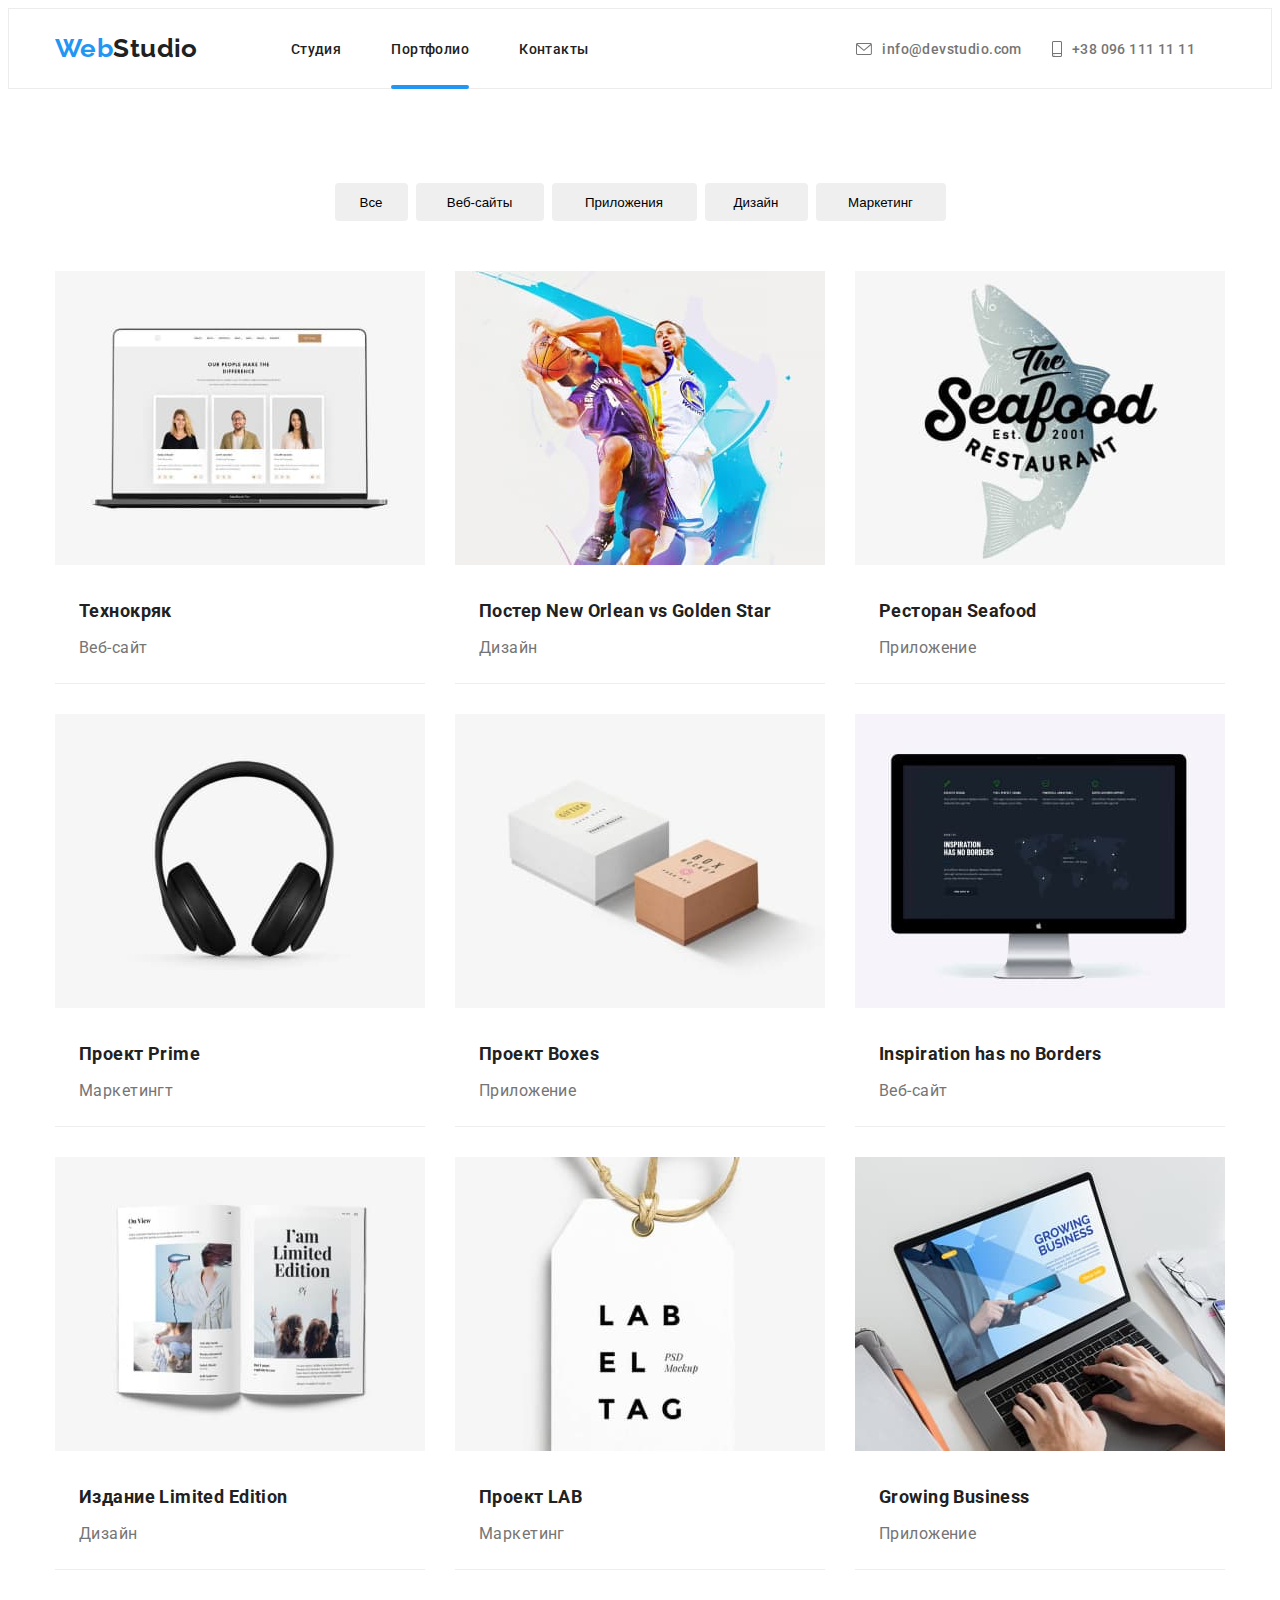
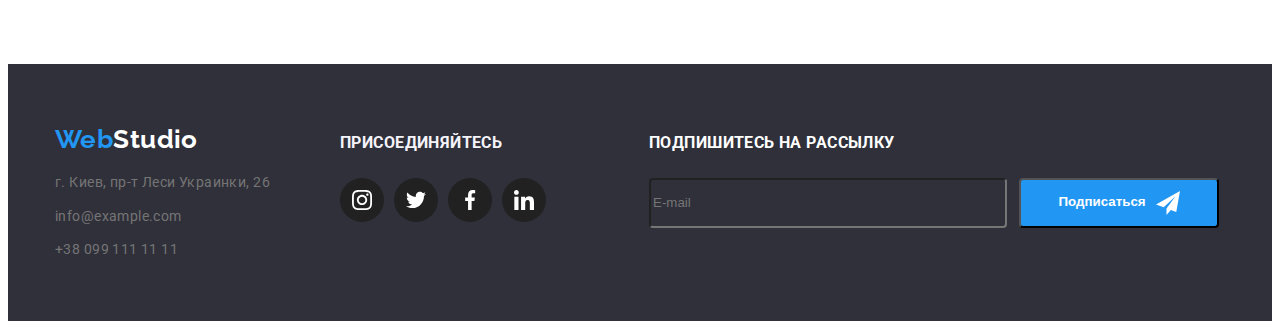
==== portfolio.html @ a5b1cd4e "Copy" ====
<!DOCTYPE html>
<html lang="ru">

<head>
    <meta charset="UTF-8">
    <meta http-equiv="X-UA-Compatible" content="IE=edge">
    <meta name="viewport" content="width=device-width, initial-scale=1.0">
    <title>portfolio</title>

    <link
        href="https://fonts.googleapis.com/css2?family=Raleway:wght@400;500;700&family=Roboto:wght@400;500;700&display=swap"
        rel="stylesheet">
    <link rel="stylesheet" href="https://cdnjs.cloudflare.com/ajax/libs/modern-normalize/1.1.0/modern-normalize.min.css"
        integrity="sha512-wpPYUAdjBVSE4KJnH1VR1HeZfpl1ub8YT/NKx4PuQ5NmX2tKuGu6U/JRp5y+Y8XG2tV+wKQpNHVUX03MfMFn9Q=="
        crossorigin="anonymous" referrerpolicy="no-referrer" />

    <link rel="stylesheet" href="css/style.css">
</head>

<body class="body">
    <!--Container-->

    <!--верхняя линия-->
    <header class="header">
        <div class="container header-container">

            <nav class="header-nav">
                <a href="index.html" class="web-studio-header" target="_blank">Web<span
                        class="heder-web">Studio</span></a>
                <ul class="drei-button">
                    <li class="drei-button-item"><a href="index.html" style="text-decoration: none;"><span
                                class="color-block-a">Студия</span></a></li>
                    <li class="drei-button-item"><a class="nav-link navigation-link" href="portfolio.html"
                            style="text-decoration: none;"><span class="color-block-a portfolio">Портфолио</span></a>
                    </li>
                    <li class="drei-button-item"><a href="Контакты" style="text-decoration: none;"><span
                                class="color-block-a">Контакты</span></a></li>
                </ul>
            </nav>

            <ul class="zwei-button">

                <li class="icon-header">
                    <a href="https://info@devstudio.com" class="icon-header-linc" style="text-decoration: none;"
                        target="_blank" rel="">
                        <svg class="icon-header-item" width="16" height="12">
                            <use href="./img/icons.svg#icon-envelope-hover"></use>
                        </svg>
                    </a>

                    <a href="https://info@devstudio.com" style="text-decoration: none;" target="_blank" rel=""><span
                            class="zwei-button-item icon-header-item color-block">info@devstudio.com</span>
                    </a>
                </li>



                <li class="icon-header">
                    <a href="tel:+380961111111" class="icon-header-linc">
                        <svg class="icon-header-item" width="10" height="16">
                            <use href="./img/icons.svg#icon-smartphone"></use>
                        </svg>
                    </a>

                    <a href="tel:+380961111111" style="text-decoration: none;"><span
                            class="zwei-button-item icon-header-item color-block">+38 096 111 11 11</span>
                    </a>
                </li>
            </ul>
        </div>

    </header>


    <main class="button-poster">
        <section class="section section-help button">
            <div class="container">
                <!--<h1>Portfolio</h1>-->
                <!--knopka-->

                <ul class="alle-button">
                    <li class="button-all"> <button class="button-a button-alle" type="button">Все</button></li>

                    <li class="button-all"><button class="button-b button-alle" type="button">Веб-сайты</button></li>

                    <li class="button-all"><button class="button-c button-alle" type="button">Приложения</button></li>

                    <li class="button-all"><button class="button-d button-alle" type="button">Дизайн</button></li>

                    <li class="button-all"><button class="button-e button-alle" type="button">Маркетинг</button></li>
                </ul>


                <ul class="poster">

                    <li class="poster-blank">
                        <div class="box-poster">
                            <div class="overlay ">
                                <p> Технокряк это современная площадка распространения коронавируса. Компании используют
                                    эту
                                    платформу для цифрового шпионажа и атак на защищённые сервера конкурентов.
                                </p>
                            </div>
                        </div>

                        <a href="poster-ale" class="poster-foto technokryak" target="_blank"><img
                                src="img/Technokryak.jpg" alt="Technokryak" width="370" height="294">

                            <div class="poster-container">
                                <h2 class="poster-name">Технокряк</h2>
                                <p class="poster-text">Веб-сайт</p>
                            </div>
                        </a>

                    </li>

                    <li class="poster-blank">
                        <div class="box-poster">
                            <div class="overlay"> Технокряк это современная площадка распространения коронавируса.
                                Компании используют эту
                                платформу для цифрового шпионажа и атак на защищённые сервера конкурентов.
                            </div>
                        </div>
                        <a href="poster-ale" class="poster-foto new-orleanvs" target="_blank"><img
                                src="img/NewOrleanvsGoldenStar.jpg" alt="New Orleanvs Golden Star" width="370"
                                height="294">

                            <div class="poster-container">
                                <h2 class="poster-name">Постер New Orlean vs Golden Star</h2>
                                <p class="poster-text">Дизайн</p>
                            </div>
                        </a>
                    </li>

                    <li class="poster-blank">
                        <div class="box-poster">
                            <div class="overlay "> Технокряк это современная площадка распространения коронавируса.
                                Компании используют эту
                                платформу для цифрового шпионажа и атак на защищённые сервера конкурентов.
                            </div>
                        </div>
                        <a href="poster-ale" class="poster-foto seafood" target="_blank"><img src="img/Seafood.jpg"
                                alt="Seafood" width="370" height="294">

                            <div class="poster-container">
                                <h2 class="poster-name">Ресторан Seafood</h2>
                                <p class="poster-text">Приложение</p>
                            </div>
                        </a>
                    </li>

                    <li class="poster-blank">
                        <div class="box-poster">
                            <div class="overlay "> Технокряк это современная площадка распространения коронавируса.
                                Компании используют эту
                                платформу для цифрового шпионажа и атак на защищённые сервера конкурентов.
                            </div>
                        </div>
                        <a href="prime" class="poster-foto prime" target="_blank"><img src="img/Prime.jpg" alt="Prime"
                                width="370" height="294">

                            <div class="poster-container">
                                <h2 class="poster-name">Проект Prime</h2>
                                <p class="poster-text">Маркетингт</p>
                            </div>
                        </a>
                    </li>

                    <li class="poster-blank">
                        <div class="box-poster">
                            <div class="overlay ">Технокряк это современная площадка распространения коронавируса.
                                Компании используют эту
                                платформу для цифрового шпионажа и атак на защищённые сервера конкурентов.
                            </div>
                        </div>
                        <a href="poster-ale" class="poster-foto boxes" target="_blank"><img src="img/Boxes.jpg"
                                alt="Boxes" width="370" height="294">

                            <div class="poster-container">
                                <h2 class="poster-name">Проект Boxes</h2>
                                <p class="poster-text">Приложение</p>
                            </div>
                        </a>
                    </li>

                    <li class="poster-blank">
                        <div class="box-poster">
                            <div class="overlay "> Технокряк это современная площадка распространения коронавируса.
                                Компании используют эту
                                платформу для цифрового шпионажа и атак на защищённые сервера конкурентов.
                            </div>
                        </div>
                        <a href="poster-ale" class="poster-foto borders" target="_blank"><img src="img/Borders.jpg"
                                alt="Borders" width="370" height="294">

                            <div class="poster-container">
                                <h2 class="poster-name">Inspiration has no Borders</h2>
                                <p class="poster-text">Веб-сайт</p>
                            </div>
                        </a>
                    </li>

                    <li class="poster-blank">
                        <div class="box-poster">
                            <div class="overlay "> Технокряк это современная площадка распространения коронавируса.
                                Компании используют эту
                                платформу для цифрового шпионажа и атак на защищённые сервера конкурентов.
                            </div>
                        </div>
                        <a href="poster-ale" class="poster-foto limited" target="_blank"><img
                                src="img/LimitedEdition.jpg" alt="Limited Edition" width="370" height="294">

                            <div class="poster-container">
                                <h2 class="poster-name">Издание Limited Edition</h2>
                                <p class="poster-text">Дизайн</p>
                            </div>
                        </a>
                    </li>

                    <li class="poster-blank">
                        <div class="box-poster">
                            <div class="overlay "> Технокряк это современная площадка распространения коронавируса.
                                Компании используют эту
                                платформу для цифрового шпионажа и атак на защищённые сервера конкурентов.
                            </div>
                        </div>
                        <a href="poster-ale" class="poster-foto lab" target="_blank"><img src="img/LAB.jpg" alt="LAB"
                                width="370" height="294">

                            <div class="poster-container">
                                <h2 class="poster-name">Проект LAB</h2>
                                <p class="poster-text">Маркетинг</p>
                            </div>
                        </a>
                    </li>

                    <li class="poster-blank">
                        <div class="box-poster">
                            <div class="overlay "> Технокряк это современная площадка распространения коронавируса.
                                Компании используют эту
                                платформу для цифрового шпионажа и атак на защищённые сервера конкурентов.
                            </div>
                        </div>
                        <a href="poster-ale" class="poster-foto business" target="_blank"><img src="img/Business.jpg"
                                alt="Business" width="370" height="294">

                            <div class="poster-container">
                                <h2 class="poster-name">Growing Business</h2>
                                <p class="poster-text">Приложение</p>
                            </div>
                        </a>
                    </li>
                </ul>
            </div>

        </section>

    </main>

    <!--подвал-->
    <footer class="footer">
        <div class="container footer-alle">
            <div>

                <a href="index.html" class="web-studio-footer" target="_blank">Web<span
                        class="footer-studio">Studio</span></a>
                <address>
                    <ul class="adress">
                        <li class="adress-item"><a href="г.-Киев,-пр-т-Леси-Украинки,-26" class="footer-a">г. Киев, пр-т
                                Леси Украинки, 26</a></li>
                        <li class="adress-item"><a href="httpsinfom" class="footer-a"
                                target="_blank">info@example.com</a></li>
                        <li class="adress-item"><a href="tel+38-099-111-11-11" class="footer-a">+38 099 111 11 11</a>
                        </li>
                    </ul>
                </address>
            </div>

            <div class="footer-social">

                <h3 class="foter-join">ПРИСОЕДИНЯЙТЕСЬ</h3>

                <ul class="list footer-social-list">

                    <li class="social-item footer-social-item">
                        <a href="" class="social-link footer-social-link">
                            <svg class="footer-social-icon" width="20" height="20">
                                <use href="./img/icons.svg#icon-instagram"></use>
                            </svg>
                        </a>

                    </li>
                    <li class="social-item footer-social-item">
                        <a href="" class="social-link footer-social-link">
                            <svg class="footer-social-icon" width="20" height="20">
                                <use href="./img/icons.svg#icon-twitter"></use>
                            </svg>
                        </a>

                    </li>
                    <li class="social-item footer-social-item">
                        <a href="" class="social-link footer-social-link">
                            <svg class="footer-social-icon" width="20" height="20">
                                <use href="./img/icons.svg#icon-facebook"></use>
                            </svg>
                        </a>

                    </li>
                    <li class="social-item footer-social-item">
                        <a href="" class="social-link footer-social-link">
                            <svg class="footer-social-icon" width="20" height="20">
                                <use href="./img/icons.svg#icon-linkedin"></use>
                            </svg>
                        </a>

                    </li>
                </ul>
            </div>
            <div class="footer-blank">
                <h3 class="footer-blank-name">
                    Подпишитесь на рассылку
                </h3>
                <form name="subscribe" autocomplete="on" novalidate>

                    <label class="label-footer">
                        <!--  Подпишитесь на рассылку -->

                        <input class="label-footer-text" type="email" name="email" placeholder="E-mail">

                    </label>

                    <button type="submit" class="button-label-footer">
                        Подписаться
                        <svg class="customers-icon-footer" width="24" height="24">
                            <use href="./img/modal.svg#icon"></use>
                        </svg>
                    </button>

                </form>

            </div>

        </div>


    </footer>

</body>


</html>
---- css/style.css ----
/**основные цвета**/
:root {
  --brand-color-title: #212121;
  --brand-color-text: #757575;
  --brand-color-substrate: #2f303a;
  --brand-color-basic: #2196f3;
  --brand-color-name: #ffffff;
  --brand-color-line: #ececec;
  --brand-color-back: #f5f4fa;
  --brand-color-backgraund: rgba(47, 48, 58, 0.4);
  --brand-color-nummer: rgba(245, 244, 250, 1);
  --brand-color-link: #afb1b8;
  --brand-color-recht: rgba(238, 238, 238, 1);
  --brand-color-schadow: #e5e5e5;
  --brand-color-imgbox: rgb(47, 48, 58, 0.8);
  --brand-color-backdrop-index: rgba(0, 0, 0, 0.2);
  --brand-color-basic-overlay: rgba(33, 150, 243, 0.9);
  --brand-color-label-form: rgba(33, 33, 33, 0.2);
}
/**изменения цвета кнопки**/
.header .color-block:hover,
.header .color-block:focus,
.header .color-block-a:hover,
.header .color-block-a:focus {
  /*  background-color: var(--brand-color-name); */
  color: var(--brand-color-basic);
  transition: color 250ms, cubic-bezier(0.4, 0, 0.2, 1),
    background-color 250ms cubic-bezier(0.4, 0, 0.2, 1);
  /*  transition-duration: cubic-bezier(0.4, 0, 0.2, 1); */
  transition-timing-function: cubic-bezier(0.4, 0, 0.2, 1);
  transition-duration: 250ms;
}
.button .button-alle:hover,
.button .button-alle:focus {
  background-color: var(--brand-color-basic);
  color: var(--brand-color-name);
  box-shadow: 0 2px 2px 0 var(--brand-color-link);
  transition-timing-function: cubic-bezier(0.4, 0, 0.2, 1);
  transition-duration: 250ms;
}
.adress .footer-a:hover,
.adress .footer-a:focus {
  color: var(--brand-color-name);
  transition-timing-function: cubic-bezier(0.4, 0, 0.2, 1);
  transition-duration: 250ms;
}
.poster .poster-blank:hover,
.poster .poster-blank:focus {
  /**display: flex;**/
  box-shadow: 0px 1px 1px rgba(0, 0, 0, 0.12), 0px 4px 4px rgba(0, 0, 0, 0.06),
    1px 4px 6px rgba(0, 0, 0, 0.16);
  transition-timing-function: cubic-bezier(0.4, 0, 0.2, 1);
  transition-duration: 250ms;
}

* {
  box-sizing: border-box;
}
p,
h1,
h2,
h3,
h4,
h5,
h6 {
  margin: 0;
}
ul {
  margin: 0;
  padding: 0;
  list-style: none;
}
button {
  cursor: pointer;
}
body {
  font-family: Roboto;
  color: var(--brand-color-title);
  font-size: 14px;
  line-height: 1.72;
  background-color: var(--brand-color-name);
  letter-spacing: 0.03em;
}

.section {
  padding-top: 94px;
  padding-bottom: 94px;
}

.section-help {
  padding-bottom: 0px;
}

.container {
  width: 1200px;
  padding-left: 15px;
  padding-right: 15px;
  margin-left: auto;
  margin-right: auto;
}
/**верхняя линия**/
.header {
  border: 1px solid var(--brand-color-line);
}
.header-container {
  margin: 0 auto;
  display: flex;
  align-items: center;
}
.web-studio-header {
  padding-top: 24px;
  padding-bottom: 25px;
  font-family: Raleway;
  font-size: 26px;
  line-height: 1.17;
  color: var(--brand-color-basic);
  font-weight: 700;
  text-decoration: none;
}
.web-studio-footer {
  font-family: Raleway;
  font-size: 26px;
  line-height: 1.17;
  color: var(--brand-color-basic);
  font-weight: 700;
  text-decoration: none;
}

.heder-web {
  color: var(--brand-color-title);
}
.footer-studio {
  color: var(--brand-color-name);
}
.color-block-a {
  color: var(--brand-color-title);
}
.color-block {
  color: var(--brand-color-text);
}

.header-nav {
  display: flex;
  align-items: center;
}
.drei-button {
  display: flex;
  margin-left: 93px;
}

.drei-button-item {
  font-weight: 500;
  line-height: 1.17;
  color: var(--brand-color-title);
  margin-right: 50px;
  padding-top: 10px;
  padding-bottom: 10px;
}

.zwei-button {
  display: flex;
  margin-left: auto;
  align-items: center;
}
.zwei-button-item {
  font-weight: 500;
  line-height: 1.17;
  color: var(--brand-color-text);
}
.zwei-button-item:not(:last-child) {
  margin-right: 50px;
}
.nav-link::after {
  content: "";
  opacity: 1;
  position: absolute;
  display: block;
  bottom: -32.5px;
  width: 100%;
  height: 4px;
  border-radius: 4px;
  background-color: var(--brand-color-basic);
}
.navigation-link {
  position: relative;
}

/**.icon-header-linc:hover,
.icon-header-linc:focus {
  background-color: var(--brand-color-name);
  fill: var(--brand-color-basic);
  transition-duration: cubic-bezier(0.4, 0, 0.2, 1);
}**/

.icon-header .icon-header-item:hover,
.icon-header .icon-header-item:focus {
  background-color: var(--brand-color-name);
  fill: var(--brand-color-basic);
  transition-timing-function: cubic-bezier(0.4, 0, 0.2, 1);
  transition-duration: 250ms;
}
.icon-header:hover .icon-header-item,
.icon-header:focus .icon-header-item {
  color: var(--brand-color-basic);
  transition-timing-function: cubic-bezier(0.4, 0, 0.2, 1);
  transition-duration: 250ms;
}

.icon-header:hover,
.icon-header:focus {
  fill: var(--brand-color-basic);
  transition-timing-function: cubic-bezier(0.4, 0, 0.2, 1);
  transition-duration: 250ms;
}
.icon-header:hover .icon-header-item,
.icon-header:focus .icon-header-item {
  fill: var(--brand-color-basic);
  transition-timing-function: cubic-bezier(0.4, 0, 0.2, 1);
  transition-duration: 250ms;
}
.zwei-button .icon-header:hover,
.zwei-button .icon-header:focus {
  border: var(--brand-color-basic);
  transition-timing-function: cubic-bezier(0.4, 0, 0.2, 1);
  transition-duration: 250ms;
}

.icon-header {
  display: flex;
  align-items: center;
  margin-right: 30px;
}

.icon-header-linc {
  margin-right: 10px;
}

.icon-header-item {
  display: flex;
  align-self: center;
  fill: var(--brand-color-text);
}

.button-label {
  width: 200px;
  height: 50px;
  border-radius: 4px;
  position: absolute;
  margin-left: 164px;
  border-color: var(--brand-color-basic);
  background-color: var(--brand-color-basic);
  color: var(--brand-color-name);
}

/**index**/
/**шапка**/
.hero {
  max-width: 1600px;
  height: 600px;
  background-color: rgba(196, 196, 196, 0.1);
  background-image: linear-gradient(
      to right,
      rgba(47, 48, 58, 0.4),
      rgba(47, 48, 58, 0.4)
    ),
    url(../img/hero-foto.jpg);
  background-repeat: no-repeat;
  background-size: cover;
  background-position: center;
  padding-top: 200px;
  padding-bottom: 200px;
  text-align: center;
  margin-left: auto;
  margin-right: auto;
}

.effective {
  font-size: 44px;
  line-height: 1.36;
  color: var(--brand-color-name);
  font-weight: 900;
  margin-bottom: 30px;
  /**padding-left: 400px;**/
}
.to-order {
  background-color: var(--brand-color-basic);
  font-size: 16px;
  line-height: 1.82;
  color: var(--brand-color-name);
  font-weight: 700;
  cursor: pointer;
  border-radius: 4px;
  width: 200px;
  height: 50px;
}

.backdrop {
  transition: opacity 250ms cubic-bezier(0.4, 0, 0.2, 1);
  position: fixed;
  top: 0;
  left: 0;
  width: 100%;
  height: 100%;
  background-color: var(--brand-color-backdrop-index);
  opacity: 1;
}
.modal {
  position: absolute;
  top: 50%;
  left: 50%;
  height: 581px;
  width: 528px;
  margin: 0;
  background-color: var(--brand-color-back);
  opacity: 1;
  border-radius: 4px;
  transform: translate(-50%, -50%) scale(1);
  transition: transform 250ms cubic-bezier(0.4, 0, 0.2, 1);
}
.backdrop.is-hidden {
  width: 100%;
  height: 100%;
  background-color: var(--brand-color-title);
  opacity: 1;
  visibility: hidden;
  pointer-events: none;

  /*transition-duration: 250ms;*/
  transition-duration: cubic-bezier(0.4, 0, 0.2, 1);
  /*transition: opacity 250ms cubic-bezier(0.4, 0, 0.2, 1);*/
}

.backdrop.is-hidden .modal {
  transform: translate(-50%, -50%) scale(0.5);
}
.backdrop.is-hidden {
  opacity: 0;
  pointer-events: none;
}

/* .backdrop.is-hidden:hover,
.backdrop.is-hidden:focus {
  transition-timing-function: cubic-bezier(0.4, 0, 0.2, 1);
  transition-duration: 250ms;
} */
.data-modal-close {
  display: flex;
  align-items: center;
  justify-content: center;
  width: 30px;
  height: 30px;
  position: absolute;
  top: 8px;
  right: 8px;
  border-radius: 50%;
  border: 1px solid var(--brand-color-link);
}
.close {
  display: flex;
}
.close-mod {
}
.close-modal {
  width: 30px;
  height: 30px;
  top: 9px;
  right: 10px;
}
.data-modal-close:hover .close-modal,
.data-modal-close:focus .close-modal {
  fill: var(--brand-color-basic);
}
.modal-text {
  font-size: 20px;
  line-height: 1.7;
  font-style: normal;
  font-weight: bold;
  text-align: center;
  margin-top: 40px;
}
.textarea {
  resize: none;
}
.label-form {
  display: flex;
  flex-direction: column;
  margin-left: 40px;
  margin-right: 40px;
}

.label-form-formul {
  display: flex;
  align-items: center;
  /*  width: 400px;
  height: 24px; */
  margin-bottom: 10px;
  margin-left: 40px;
}

.label .customers-icon:hover,
.label .customers-icon:focus {
  box-shadow: var(--brand-color-basic);
}
.button-modal {
  display: flex;
}
.conditions {
  color: var(--brand-color-basic);
  padding-right: 10px;
}

.label-form-position {
  border: 1px solid var(--brand-color-label-form);
  border-radius: 1px solid var(--brand-color-basic);
  /* box-sizing: border-box; */
  border-radius: 4px;
  padding-left: 42px;
  width: 448px;
  height: 40px;
}

.icon-modal-button:focus-within .customers-icon-modal {
  fill: var(--brand-color-basic);
}

.label-form-position:focus-within {
  border: 1px solid var(--brand-color-basic);
  border-radius: 4px;
  outline: none;
}

.label-form-text {
  color: var(--brand-color-text);
  padding-top: 12px;
  padding-left: 16px;
  padding-bottom: 12px;
  padding-right: 16px;
  width: 448px;
  height: 120px;
  margin-top: 12px;
  border: 1px solid rgba(33, 33, 33, 0.2);
  box-sizing: border-box;
  border-radius: 4px;
}

.label-form-text:focus-within {
  border: 1px solid var(--brand-color-basic);
  border-radius: 4px;
  outline: none;
}

.icon-modal-button {
  position: relative;
  display: flex;
  flex-direction: column;
  margin-bottom: 10px;
}
.customers-icon-modal {
  width: 40px;
  position: absolute;
  top: 50%;
  transform: translateY(-50%);
  pointer-events: none;
  transition: fill 250ms cubic-bezier(0.4, 0, 0.2, 1);
}

.label-checkbox {
  margin-left: 7px;
}

/**особенности**/
.peculiaritiese {
  /**padding-left: 215px;**/
  display: flex;
  align-items: stretch;
  padding-top: 0px;
}
.block:not(:last-child) {
  margin-right: 30px;
}
.block-name {
  width: 270px;
  height: 16px;
  font-weight: 700;
  margin-bottom: 10px;
}
.block-text {
  width: 270px;
  height: 75px;
  font-weight: 400;
  color: var(--brand-color-text);
}
/**Чем мы занимаемся**/
.how-a {
  font-size: 36px;
  line-height: 1.17;
  font-weight: 700;
  text-align: center;
  margin-bottom: 50px;
}
.imgbox-a:not(:last-child) {
  padding-right: 30px;
}
.imgbox {
  /**padding: 15px;**/
  display: flex;
  justify-content: space-between;
}
.box-imgbox {
  position: relative;
  bottom: 75px;
  width: 100%;
  background-color: var(--brand-color-imgbox);
  text-align: center;
}

.overlay-a {
  color: var(--brand-color-name);
  margin: 0;
  padding-top: 27px;
  padding-bottom: 27px;
  font-weight: 700;
  font-size: 14px;
  line-height: 1.15;
  text-transform: uppercase;
}

/**Наша команда**/
.ourteam {
  background: var(--brand-color-back);
}
.our {
  font-size: 36px;
  line-height: 1.17;
  color: var(--brand-color-title);
  text-align: center;
  font-weight: 700;
  margin-bottom: 50px;
}
.fotogrupp {
  display: flex;
  justify-content: space-between;
  width: calc(100% - 30px);
}
.foto-a {
  box-shadow: 0px 1px 3px rgb(0 0 0 / 12%), 0px 1px 1px rgb(0 0 0 / 14%),
    0px 2px 1px rgb(0 0 0 / 20%);
  border-bottom-right-radius: 2px;
  border-bottom-left-radius: 2px;
  background-color: var(--brand-color-name);
}
.foto-a:not(:last-child) {
  margin-right: 30px;
}

.name-img {
  font-size: 16px;
  line-height: 1.2;
  color: var(--brand-color-title);
  font-weight: 500;
}
.name-specialitat {
  font-size: 16px;
  color: var(--brand-color-text);
  font-weight: 400;
  margin-top: 10px;
  margin-bottom: 16px;
}

.name-i-s {
  padding-top: 30px;
  padding-bottom: 30px;
  text-align: center;
}

/**portfolio**/
/**button**/
.button-poster {
  display: block;
  padding-bottom: 94px;
}
.button {
  font-size: 16px;
  line-height: 1.6;
  color: var(--brand-color-title);
  font-weight: 500;
}
.button-all {
  text-align: center;
}
.alle-button {
  display: flex;
  flex-direction: row;
  justify-content: center;
  margin-bottom: 50px;
}
.button-alle {
  border: none;
  cursor: pointer;
  border-radius: 4px;
}
.button-all:not(:last-child) {
  margin-right: 8px;
}

.button-a {
  height: 38px;
  width: 73px;
}
.button-b {
  height: 38px;
  width: 128px;
}
.button-c {
  height: 38px;
  width: 145px;
}
.button-d {
  height: 38px;
  width: 103px;
}
.button-e {
  height: 38px;
  width: 130px;
}
.poster {
  display: flex;
  flex-wrap: wrap;
}
.poster-container {
  padding-top: 20px;
  padding-bottom: 20px;
  padding-left: 24px;
}

.poster-blank {
  display: flex;
  border-bottom: 1px solid var(--brand-color-recht);
}
.poster-blank:not(:nth-child(3n)) {
  margin-right: 30px;
}
.poster-blank:not(:nth-last-child(-n + 3)) {
  margin-bottom: 30px;
}
.poster-foto {
  text-decoration: none;
}
.poster-name {
  font-size: 18px;
  line-height: 2;
  color: var(--brand-color-title);
  font-weight: 700;
  margin-bottom: 4px;
  /**cursor: pointer;**/
}
.poster-text {
  font-size: 16px;
  line-height: 1.9;
  color: var(--brand-color-text);
  font-weight: 400;
}

.box-poster {
  position: absolute;
  overflow: hidden;
  width: 370px;
  height: 294px;
  /* left: 239px;
  top: 325px; */
}

.poster-blank:hover .overlay,
.poster-blank:focus .overlay {
  transform: translatex(0);
  transition-timing-function: cubic-bezier(0.4, 0, 0.2, 1);
  transition-duration: 250ms;
}
.overlay {
  padding-top: 63px;
  padding-left: 24px;
  padding-right: 24px;
  width: 370px;
  height: 294px;
  color: var(--brand-color-name);
  font-style: normal;
  font-weight: normal;
  font-size: 18px;
  height: 1.55;
  background-color: var(--brand-color-basic-overlay);
  transform: translatey(100%);
  transition: transform 250ms;
  /*   transition-duration: cubic-bezier(0.4, 0, 0.2, 1); */
}

/* .overlay:hover {
  transition-duration: cubic-bezier(0.4, 0, 0.2, 1);
} */

/**подвал**/
.footer {
  background-color: var(--brand-color-substrate);
  font-weight: 400;
  /**width: 1600px;**/
  padding-top: 60px;
  padding-bottom: 60px;
  display: flex;
}
.adress-adress {
  color: var(--brand-color-name);
}
.adress {
  color: var(--brand-color-name);
  display: flex;
  flex-direction: column;
  padding-top: 15px;
}
.adress-item:not(:last-child) {
  margin-bottom: 9px;
}
.footer-a {
  font-style: normal;
  font-weight: 400;
  color: var(--brand-color-text);
  text-decoration: none;
}

.button-label-footer {
  background-color: var(--brand-color-basic);
}

/**social**/
.social-link:hover,
.social-link:focus {
  background-color: var(--brand-color-basic);
  transition-timing-function: cubic-bezier(0.4, 0, 0.2, 1);
  transition-duration: 250ms;
}
.social-link:hover .social-icon,
.social-link:focus .social-icon {
  fill: var(--brand-color-back);
  transition-timing-function: cubic-bezier(0.4, 0, 0.2, 1);
  transition-duration: 250ms;
}

.list {
  display: flex;
  justify-content: center;
}

.social-item {
  width: 44px;
  height: 44px;
  fill: var(--brand-color-back);
}
.social-item:not(last-child) {
  margin-right: 10px;
}
.social-icon {
  fill: var(--brand-color-link);
}
.social-link {
  width: 100%;
  height: 100%;
  border-radius: 50%;
  display: flex;
  align-items: center;
  justify-content: center;
  /**background-color: var(--brand-color-back);**/
}

/**foter social**/
.footer-alle {
  display: flex;
  align-items: baseline;
}

.footer-social {
  color: var(--brand-color-back);
  display: block;
}

.footer-social-icon {
  fill: var(--brand-color-name);
}

.footer-join {
  margin-bottom: 20px;
  padding-top: 0px;
}

.footer-social {
  margin-left: 70px;
}
.footer-social-name {
  /**display: flex;**/
}

.footer-social-list {
  display: flex;
  align-items: center;
  justify-content: center;
  margin-top: 20px;
}

.footer-social-icon:hover,
.footer-social-icon:focus {
  fill: var(--brand-color-name);
  transition-timing-function: cubic-bezier(0.4, 0, 0.2, 1);
  transition-duration: 250ms;
}
.footer-social-link {
  background-color: var(--brand-color-title);
  transition-timing-function: cubic-bezier(0.4, 0, 0.2, 1);
  transition-duration: 250ms;
}

.footer-blank {
  margin-left: 93px;
}
.footer-blank-name {
  color: var(--brand-color-name);
  text-transform: uppercase;
  margin-bottom: 20px;
}
/* .label-footer {
  box-shadow: var(--brand-color-link);

} */
.label-footer-text {
  color: var(--brand-color-name);
  background: var(--brand-color-substrate);

  border-radius: 4px;
  width: 358px;
  height: 50px;
  margin-right: 12px;
}

.label-footer-text:focus-within {
  border: 1px solid var(--brand-color-basic);
  border-radius: 4px;
  outline: none;
}

.subscribe .label-footer-text:hover,
.subscribe .label-footer-text:focus {
  border-radius: var(--brand-color-basic);
}

.customers-icon-footer {
  fill: var(--brand-color-name);
  margin-left: 10px;
}
.button-label-footer {
  position: absolute;
  color: var(--brand-color-name);
  width: 200px;
  height: 50px;
  border-radius: 4px;
  font-weight: bold;
  font-style: 16px;
  line-height: 1.87;
  cursor: pointer;
  display: inline-flex;
  justify-content: center;
  align-items: center;
  text-align: center;

  background-color: var(--brand-color-basic);
}

/**customers**/
.regular-customers {
  font-size: 36px;
  line-height: 1.17;
  color: var(--brand-color-title);
  text-align: center;
  font-weight: 700;
  margin-bottom: 50px;
}
.customers-social {
  display: flex;
  justify-content: center;
}
.customers-link {
  display: flex;
  align-items: center;
  justify-content: center;
  width: 168px;
  height: 90px;
}

.customers-item {
  /**width: 170px;
  height: 92px;**/
  border: 1px solid var(--brand-color-link);
  border-radius: 4px;
}
.customers-item:not(:last-child) {
  margin-right: 30px;
}
.customers-icon {
  fill: var(--brand-color-link);
  /**margin-top: 16px;**/
}
.customers-item:hover,
.customers-item:focus {
  fill: var(--brand-color-basic);
  transition-timing-function: cubic-bezier(0.4, 0, 0.2, 1);
  transition-duration: 250ms;
}
.customers-item:hover .customers-icon,
.customers-item:focus .customers-icon {
  fill: var(--brand-color-basic);
  transition-timing-function: cubic-bezier(0.4, 0, 0.2, 1);
  transition-duration: 250ms;
}
.customers-social .customers-item:hover,
.customers-social .customers-item:focus {
  /**display: flex;**/
  border: 1px solid var(--brand-color-basic);
  transition-timing-function: cubic-bezier(0.4, 0, 0.2, 1);
  transition-duration: 250ms;
}

.icon-item {
  display: flex;
  justify-content: center;
}
.peculiaritiese-item {
  background-color: var(--brand-color-back);
  width: 270px;
  height: 120px;
  display: flex;
  align-items: center;
  justify-content: center;
  margin-bottom: 30px;
}
.peculiaritiese-item:not(:last-child) {
  margin-right: 30px;
}
.peculiaritiese-link {
  display: flex;
  align-items: center;
  justify-content: center;
}
.peculiaritiese-icon {
}

/* {
  transition-duration: cubic-bezier(0.4, 0, 0.2, 1);
}
 */
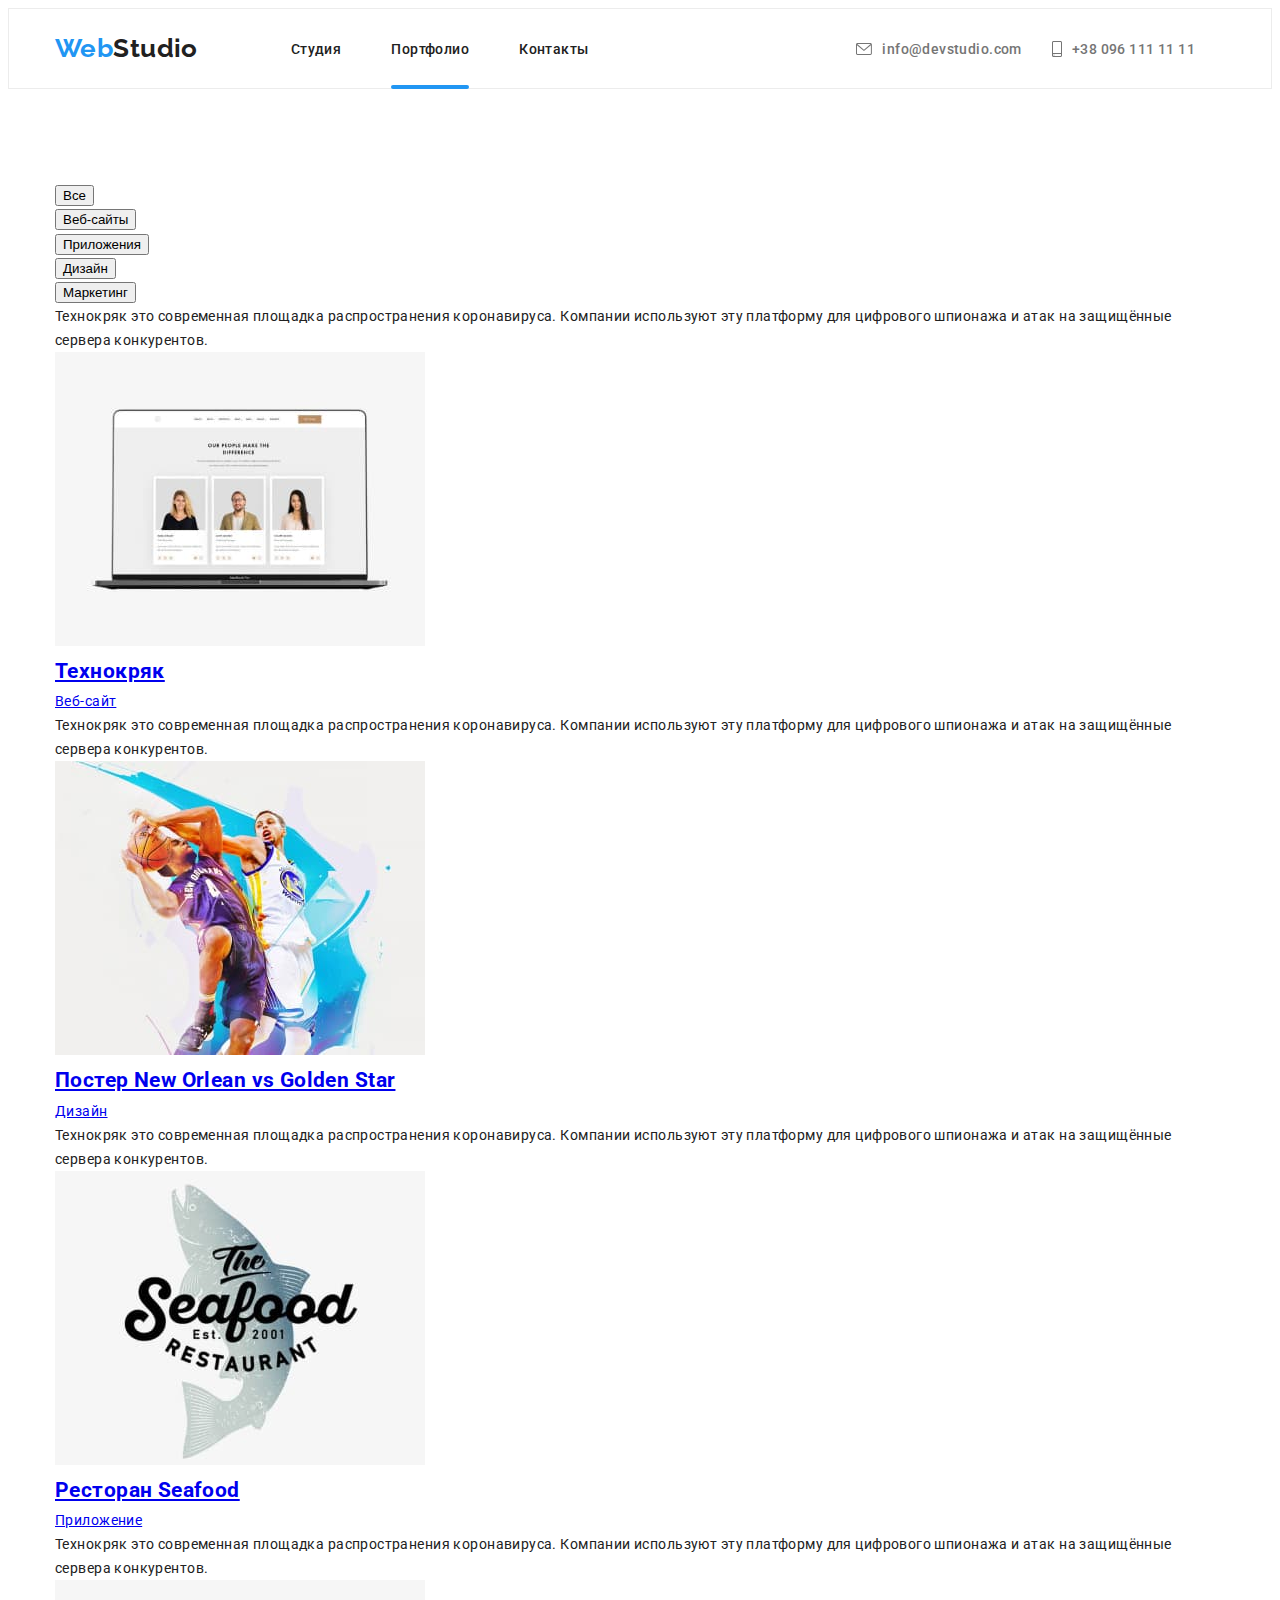
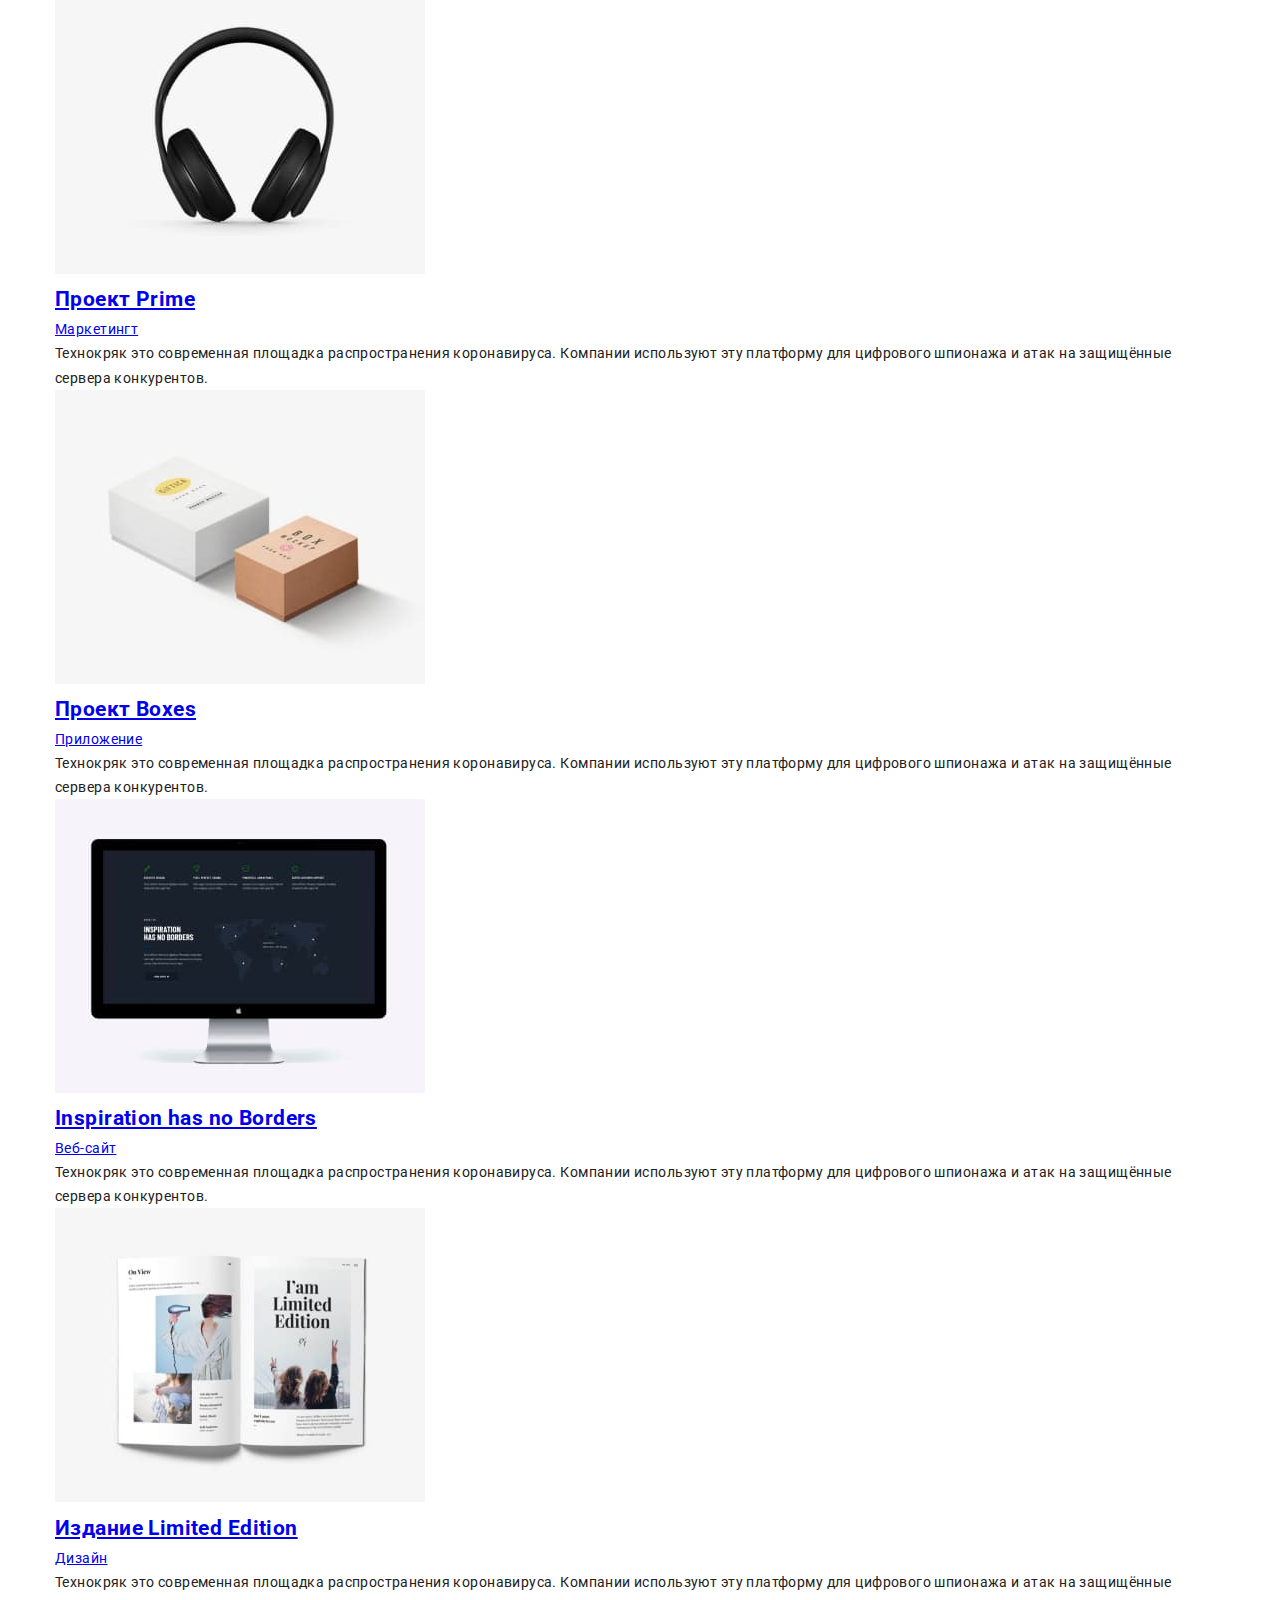
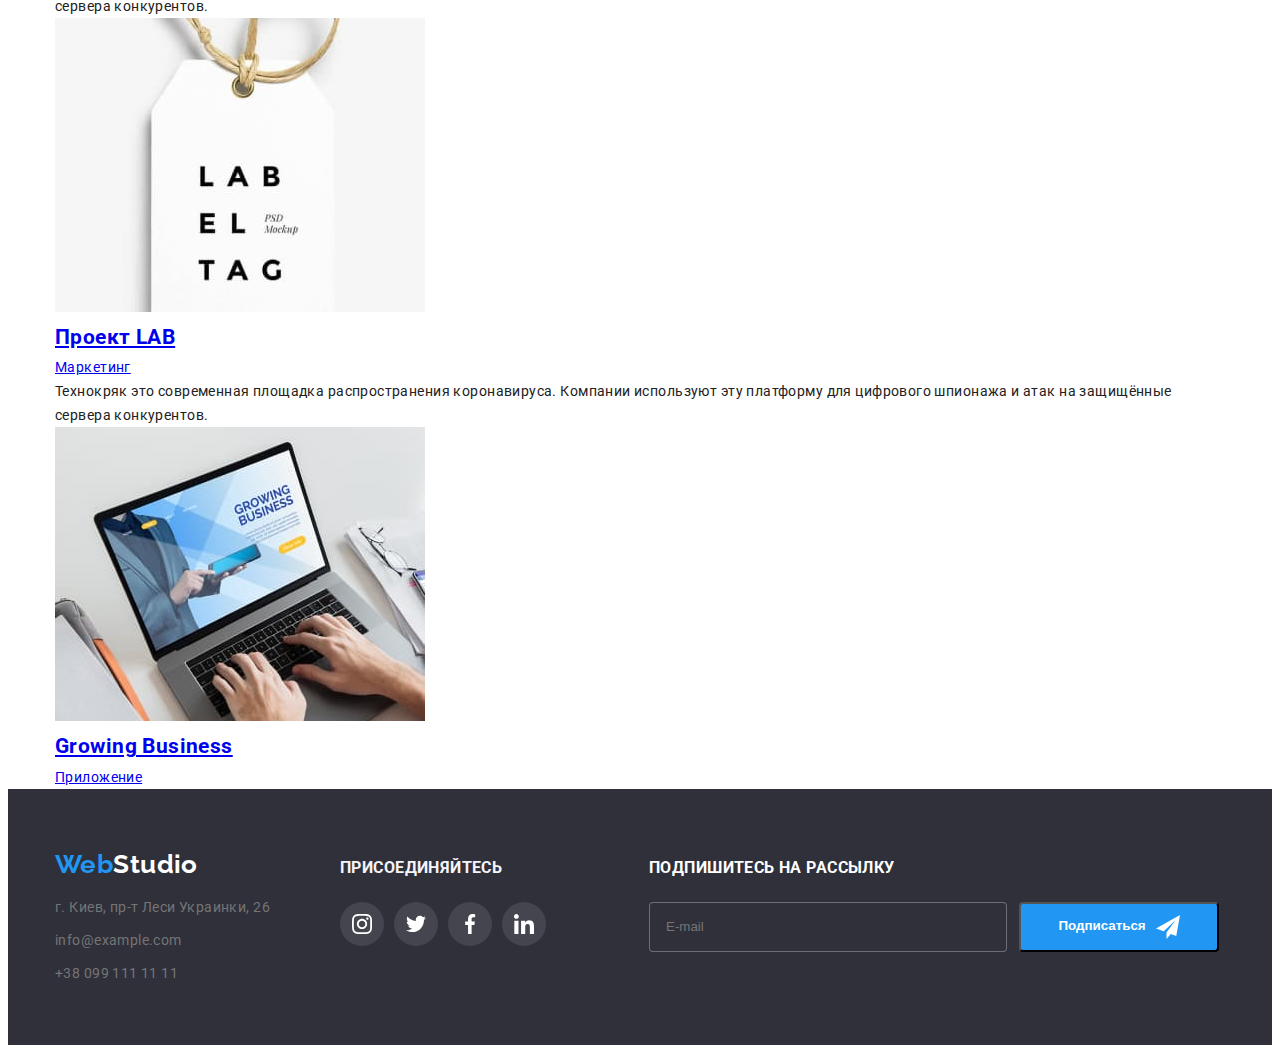
==== commit 52eb2f50: "Correct 2" ====
--- a/portfolio.html
+++ b/portfolio.html
@@ -14,7 +14,7 @@
         integrity="sha512-wpPYUAdjBVSE4KJnH1VR1HeZfpl1ub8YT/NKx4PuQ5NmX2tKuGu6U/JRp5y+Y8XG2tV+wKQpNHVUX03MfMFn9Q=="
         crossorigin="anonymous" referrerpolicy="no-referrer" />
 
-    <link rel="stylesheet" href="css/style.css">
+    <link rel="stylesheet" href="./css/main.min.css">
 </head>
 
 <body class="body">
--- a/css/main.min.css
+++ b/css/main.min.css
@@ -0,0 +1,2 @@
+:root{--brand-color-title: #212121;--brand-color-text: #757575;--brand-color-substrate: #2f303a;--brand-color-basic: #2196f3;--brand-color-name: #ffffff;--brand-color-line: #ececec;--brand-color-back: #f5f4fa;--brand-color-backgraund: rgba(47, 48, 58, 0.4);--brand-color-nummer: rgba(245, 244, 250, 1);--brand-color-link: #afb1b8;--brand-color-recht: rgba(238, 238, 238, 1);--brand-color-schadow: #e5e5e5;--brand-color-imgbox: rgb(47, 48, 58, 0.8);--brand-color-backdrop-index: rgba(0, 0, 0, 0.2);--brand-color-basic-overlay: rgba(33, 150, 243, 0.9);--brand-color-label-form: rgba(33, 33, 33, 0.2);--brand-color-link-footer: rgba(255, 255, 255, 0.1)}*{box-sizing:border-box}p,h1,h2,h3,h4,h5,h6{margin:0}ul{margin:0;padding:0;list-style:none}button{cursor:pointer}body{font-family:Roboto;color:var(--brand-color-title);font-size:14px;line-height:1.72;background-color:var(--brand-color-name);letter-spacing:0.03em}.container{width:1200px;padding-left:15px;padding-right:15px;margin-left:auto;margin-right:auto}.section{padding-top:94px;padding-bottom:94px}.section-help{padding-bottom:0px}.modal{padding:40px;position:absolute;top:50%;left:50%;margin:0;background-color:var(--brand-color-name);opacity:1;border-radius:4px;transition:500ms cubic-bezier(0.4, 0, 0.2, 1);transform:translate(-50%, -50%) scale(1)}.social-link:hover,.social-link:focus{background-color:var(--brand-color-basic);transition-timing-function:cubic-bezier(0.4, 0, 0.2, 1);transition-duration:250ms}.social-link:hover .social-icon,.social-link:focus .social-icon{fill:var(--brand-color-back);transition-timing-function:cubic-bezier(0.4, 0, 0.2, 1);transition-duration:250ms}.list{display:flex;justify-content:center}.social-item{width:44px;height:44px;fill:var(--brand-color-back)}.social-item:not(last-child){margin-right:10px}.social-icon{fill:var(--brand-color-link)}.social-link{width:100%;height:100%;border-radius:50%;display:flex;align-items:center;justify-content:center}.social-link:hover,.social-link:focus{background-color:var(--brand-color-basic);transition-timing-function:cubic-bezier(0.4, 0, 0.2, 1);transition-duration:250ms}.social-link:hover .social-icon,.social-link:focus .social-icon{fill:var(--brand-color-back);transition-timing-function:cubic-bezier(0.4, 0, 0.2, 1);transition-duration:250ms}.list{display:flex;justify-content:center}.social-item{width:44px;height:44px;fill:var(--brand-color-back)}.social-item:not(last-child){margin-right:10px}.social-icon{fill:var(--brand-color-link)}.social-link{width:100%;height:100%;border-radius:50%;display:flex;align-items:center;justify-content:center}.footer-social{color:var(--brand-color-back);display:block}.footer-social-icon{fill:var(--brand-color-name)}.footer-join{margin-bottom:20px;padding-top:0px}.footer-social{margin-left:70px}.footer-social-list{display:flex;align-items:center;justify-content:center;margin-top:20px}.footer-social-icon:hover,.footer-social-icon:focus{fill:var(--brand-color-name);transition-timing-function:cubic-bezier(0.4, 0, 0.2, 1);transition-duration:250ms}.footer-social-link{background-color:var(--brand-color-link-footer);transition-timing-function:cubic-bezier(0.4, 0, 0.2, 1);transition-duration:250ms}.footer-alle{display:flex;align-items:baseline}.footer{background-color:var(--brand-color-substrate);font-weight:400;padding-top:60px;padding-bottom:60px;display:flex}.adress-adress{color:var(--brand-color-name)}.adress{color:var(--brand-color-name);display:flex;flex-direction:column;padding-top:15px}.adress-item:not(:last-child){margin-bottom:9px}.footer-a{font-style:normal;font-weight:400;color:var(--brand-color-text);text-decoration:none}.button-label-footer{background-color:var(--brand-color-basic)}.footer-blank{margin-left:93px}.footer-blank-name{color:var(--brand-color-name);text-transform:uppercase;margin-bottom:20px}.label-footer-text{border:1px solid rgba(255,255,255,0.3);padding-left:16px;color:var(--brand-color-name);background:var(--brand-color-substrate);border-radius:4px;width:358px;height:50px;margin-right:12px}.label-footer-text:focus-within{border:1px solid var(--brand-color-basic);border-radius:4px;outline:none}.subscribe .label-footer-text:hover,.subscribe .label-footer-text:focus{border-radius:var(--brand-color-basic)}.customers-icon-footer{fill:var(--brand-color-name);margin-left:10px}.button-label-footer{position:absolute;color:var(--brand-color-name);width:200px;height:50px;border-radius:4px;font-weight:bold;font-style:16px;line-height:1.87;cursor:pointer;display:inline-flex;justify-content:center;align-items:center;text-align:center;background-color:var(--brand-color-basic)}.web-studio-header{padding-top:24px;padding-bottom:25px;font-family:Raleway;font-size:26px;line-height:1.17;color:var(--brand-color-basic);font-weight:700;text-decoration:none}.web-studio-footer{font-family:Raleway;font-size:26px;line-height:1.17;color:var(--brand-color-basic);font-weight:700;text-decoration:none}.heder-web{color:var(--brand-color-title)}.footer-studio{color:var(--brand-color-name)}.hero{max-width:1600px;height:600px;background-color:rgba(196,196,196,0.1);background-image:linear-gradient(to right, rgba(47,48,58,0.4), rgba(47,48,58,0.4)),url(../img/hero-foto.jpg);background-repeat:no-repeat;background-size:cover;background-position:center;padding-top:200px;padding-bottom:200px;text-align:center;margin-left:auto;margin-right:auto}.effective{font-size:44px;line-height:1.36;color:var(--brand-color-name);font-weight:900;margin-bottom:30px}.to-order{background-color:var(--brand-color-basic);font-size:16px;line-height:1.82;color:var(--brand-color-name);font-weight:700;cursor:pointer;border-radius:4px;width:200px;height:50px}.header{border:1px solid var(--brand-color-line)}.header-container{margin:0 auto;display:flex;align-items:center}.color-block-a{color:var(--brand-color-title)}.color-block{color:var(--brand-color-text)}.header-nav{display:flex;align-items:center}.drei-button{display:flex;margin-left:93px}.drei-button-item{font-weight:500;line-height:1.17;color:var(--brand-color-title);margin-right:50px;padding-top:10px;padding-bottom:10px}.zwei-button{display:flex;margin-left:auto;align-items:center}.zwei-button-item{font-weight:500;line-height:1.17;color:var(--brand-color-text)}.zwei-button-item:not(:last-child){margin-right:50px}.nav-link::after{content:"";opacity:1;position:absolute;display:block;bottom:-32.5px;width:100%;height:4px;border-radius:4px;background-color:var(--brand-color-basic)}.navigation-link{position:relative}.icon-header .icon-header-item:hover,.icon-header .icon-header-item:focus{background-color:var(--brand-color-name);fill:var(--brand-color-basic);transition-timing-function:cubic-bezier(0.4, 0, 0.2, 1);transition-duration:250ms}.icon-header:hover .icon-header-item,.icon-header:focus .icon-header-item{color:var(--brand-color-basic);transition-timing-function:cubic-bezier(0.4, 0, 0.2, 1);transition-duration:250ms}.icon-header:hover,.icon-header:focus{fill:var(--brand-color-basic);transition-timing-function:cubic-bezier(0.4, 0, 0.2, 1);transition-duration:250ms}.icon-header:hover .icon-header-item,.icon-header:focus .icon-header-item{fill:var(--brand-color-basic);transition-timing-function:cubic-bezier(0.4, 0, 0.2, 1);transition-duration:250ms}.zwei-button .icon-header:hover,.zwei-button .icon-header:focus{border:var(--brand-color-basic);transition-timing-function:cubic-bezier(0.4, 0, 0.2, 1);transition-duration:250ms}.icon-header{display:flex;align-items:center;margin-right:30px}.icon-header-linc{margin-right:10px}.icon-header-item{display:flex;align-self:center;fill:var(--brand-color-text)}
+/*# sourceMappingURL=main.min.css.map */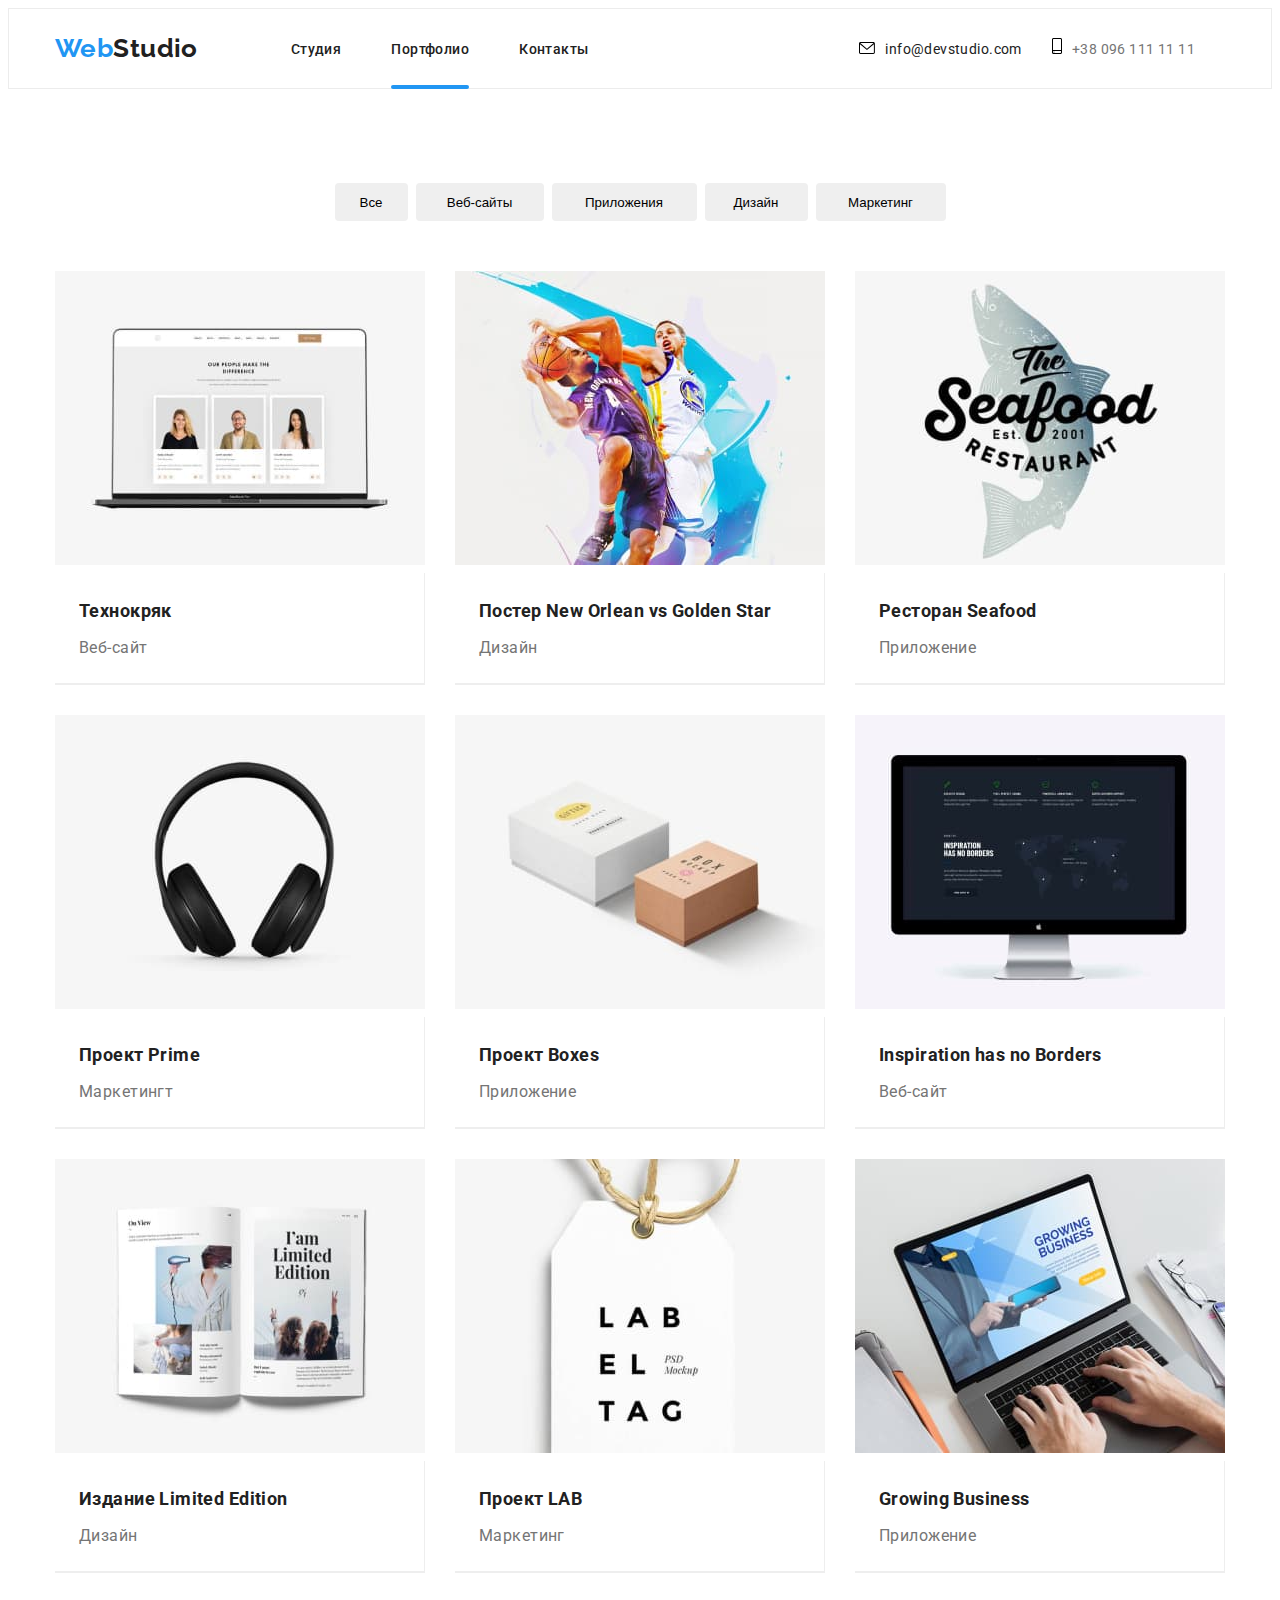
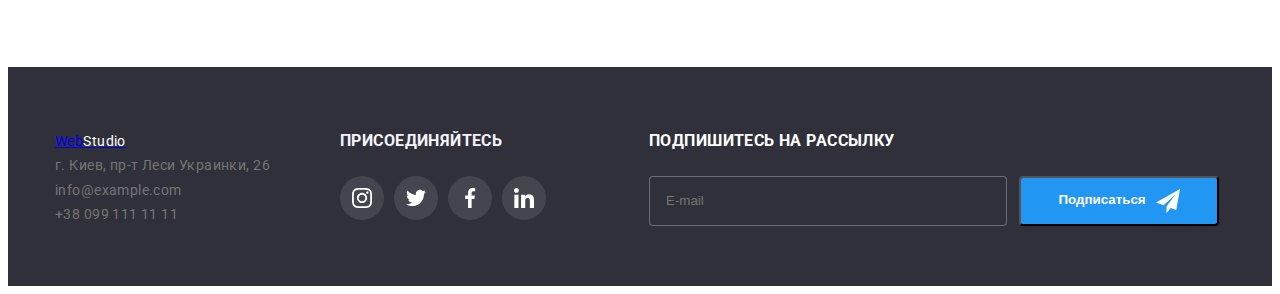
==== commit 8797d552: "БЭМ первые попытки" ====
--- a/portfolio.html
+++ b/portfolio.html
@@ -24,47 +24,48 @@
     <header class="header">
         <div class="container header-container">
 
-            <nav class="header-nav">
-                <a href="index.html" class="web-studio-header" target="_blank">Web<span
-                        class="heder-web">Studio</span></a>
-                <ul class="drei-button">
-                    <li class="drei-button-item"><a href="index.html" style="text-decoration: none;"><span
-                                class="color-block-a">Студия</span></a></li>
-                    <li class="drei-button-item"><a class="nav-link navigation-link" href="portfolio.html"
-                            style="text-decoration: none;"><span class="color-block-a portfolio">Портфолио</span></a>
-                    </li>
-                    <li class="drei-button-item"><a href="Контакты" style="text-decoration: none;"><span
-                                class="color-block-a">Контакты</span></a></li>
+            <nav class="main-nav">
+                <a href="index.html" class="main-nav_webh" target="_blank">Web<span class="main-nav_webhed">Studio</span>
+                </a>
+                <ul class="main-nav_link">
+                    <li class="main-nav_item"><a href="index.html" style="text-decoration: none;">
+                        <span class="main-nav_label">Студия</span></a>
+                    </li>
+                    <li class="main-nav_item"><a class="main-nav_navlink main-nav_navigation" href="portfolio.html" style="text-decoration: none;">
+                        <span class="main-nav_label">Портфолио</span></a>
+                    </li>
+                    <li class="main-nav_item"><a href="Контакты" style="text-decoration: none;">
+                        <span class="main-nav_label">Контакты</span></a>
+                    </li>
                 </ul>
             </nav>
 
-            <ul class="zwei-button">
-
-                <li class="icon-header">
-                    <a href="https://info@devstudio.com" class="icon-header-linc" style="text-decoration: none;"
+            <ul class="man-navi">
+
+                <li class="man-navi_list">
+                    <a href="https://info@devstudio.com" class="man-navi_linc" style="text-decoration: none;"
                         target="_blank" rel="">
-                        <svg class="icon-header-item" width="16" height="12">
+                        <svg class="man-navi_icon" width="16" height="12">
                             <use href="./img/icons.svg#icon-envelope-hover"></use>
                         </svg>
                     </a>
 
-                    <a href="https://info@devstudio.com" style="text-decoration: none;" target="_blank" rel=""><span
-                            class="zwei-button-item icon-header-item color-block">info@devstudio.com</span>
+                    <a href="https://info@devstudio.com" style="text-decoration: none;" target="_blank" rel="">
+                        <span class=" main-nav_label">info@devstudio.com</span>
                     </a>
                 </li>
 
 
 
-                <li class="icon-header">
-                    <a href="tel:+380961111111" class="icon-header-linc">
-                        <svg class="icon-header-item" width="10" height="16">
+                <li class="man-navi_list">
+                    <a href="tel:+380961111111" class="man-navi_linc">
+                        <svg class="man-navi_icon" width="10" height="16">
                             <use href="./img/icons.svg#icon-smartphone"></use>
                         </svg>
                     </a>
 
-                    <a href="tel:+380961111111" style="text-decoration: none;"><span
-                            class="zwei-button-item icon-header-item color-block">+38 096 111 11 11</span>
-                    </a>
+                    <a href="tel:+380961111111" style="text-decoration: none;">
+                        <span class="main-nav_label icon-header-item color-block">+38 096 111 11 11</span></a>
                 </li>
             </ul>
         </div>
--- a/css/main.min.css
+++ b/css/main.min.css
@@ -1,2 +1,2 @@
-:root{--brand-color-title: #212121;--brand-color-text: #757575;--brand-color-substrate: #2f303a;--brand-color-basic: #2196f3;--brand-color-name: #ffffff;--brand-color-line: #ececec;--brand-color-back: #f5f4fa;--brand-color-backgraund: rgba(47, 48, 58, 0.4);--brand-color-nummer: rgba(245, 244, 250, 1);--brand-color-link: #afb1b8;--brand-color-recht: rgba(238, 238, 238, 1);--brand-color-schadow: #e5e5e5;--brand-color-imgbox: rgb(47, 48, 58, 0.8);--brand-color-backdrop-index: rgba(0, 0, 0, 0.2);--brand-color-basic-overlay: rgba(33, 150, 243, 0.9);--brand-color-label-form: rgba(33, 33, 33, 0.2);--brand-color-link-footer: rgba(255, 255, 255, 0.1)}*{box-sizing:border-box}p,h1,h2,h3,h4,h5,h6{margin:0}ul{margin:0;padding:0;list-style:none}button{cursor:pointer}body{font-family:Roboto;color:var(--brand-color-title);font-size:14px;line-height:1.72;background-color:var(--brand-color-name);letter-spacing:0.03em}.container{width:1200px;padding-left:15px;padding-right:15px;margin-left:auto;margin-right:auto}.section{padding-top:94px;padding-bottom:94px}.section-help{padding-bottom:0px}.modal{padding:40px;position:absolute;top:50%;left:50%;margin:0;background-color:var(--brand-color-name);opacity:1;border-radius:4px;transition:500ms cubic-bezier(0.4, 0, 0.2, 1);transform:translate(-50%, -50%) scale(1)}.social-link:hover,.social-link:focus{background-color:var(--brand-color-basic);transition-timing-function:cubic-bezier(0.4, 0, 0.2, 1);transition-duration:250ms}.social-link:hover .social-icon,.social-link:focus .social-icon{fill:var(--brand-color-back);transition-timing-function:cubic-bezier(0.4, 0, 0.2, 1);transition-duration:250ms}.list{display:flex;justify-content:center}.social-item{width:44px;height:44px;fill:var(--brand-color-back)}.social-item:not(last-child){margin-right:10px}.social-icon{fill:var(--brand-color-link)}.social-link{width:100%;height:100%;border-radius:50%;display:flex;align-items:center;justify-content:center}.social-link:hover,.social-link:focus{background-color:var(--brand-color-basic);transition-timing-function:cubic-bezier(0.4, 0, 0.2, 1);transition-duration:250ms}.social-link:hover .social-icon,.social-link:focus .social-icon{fill:var(--brand-color-back);transition-timing-function:cubic-bezier(0.4, 0, 0.2, 1);transition-duration:250ms}.list{display:flex;justify-content:center}.social-item{width:44px;height:44px;fill:var(--brand-color-back)}.social-item:not(last-child){margin-right:10px}.social-icon{fill:var(--brand-color-link)}.social-link{width:100%;height:100%;border-radius:50%;display:flex;align-items:center;justify-content:center}.footer-social{color:var(--brand-color-back);display:block}.footer-social-icon{fill:var(--brand-color-name)}.footer-join{margin-bottom:20px;padding-top:0px}.footer-social{margin-left:70px}.footer-social-list{display:flex;align-items:center;justify-content:center;margin-top:20px}.footer-social-icon:hover,.footer-social-icon:focus{fill:var(--brand-color-name);transition-timing-function:cubic-bezier(0.4, 0, 0.2, 1);transition-duration:250ms}.footer-social-link{background-color:var(--brand-color-link-footer);transition-timing-function:cubic-bezier(0.4, 0, 0.2, 1);transition-duration:250ms}.footer-alle{display:flex;align-items:baseline}.footer{background-color:var(--brand-color-substrate);font-weight:400;padding-top:60px;padding-bottom:60px;display:flex}.adress-adress{color:var(--brand-color-name)}.adress{color:var(--brand-color-name);display:flex;flex-direction:column;padding-top:15px}.adress-item:not(:last-child){margin-bottom:9px}.footer-a{font-style:normal;font-weight:400;color:var(--brand-color-text);text-decoration:none}.button-label-footer{background-color:var(--brand-color-basic)}.footer-blank{margin-left:93px}.footer-blank-name{color:var(--brand-color-name);text-transform:uppercase;margin-bottom:20px}.label-footer-text{border:1px solid rgba(255,255,255,0.3);padding-left:16px;color:var(--brand-color-name);background:var(--brand-color-substrate);border-radius:4px;width:358px;height:50px;margin-right:12px}.label-footer-text:focus-within{border:1px solid var(--brand-color-basic);border-radius:4px;outline:none}.subscribe .label-footer-text:hover,.subscribe .label-footer-text:focus{border-radius:var(--brand-color-basic)}.customers-icon-footer{fill:var(--brand-color-name);margin-left:10px}.button-label-footer{position:absolute;color:var(--brand-color-name);width:200px;height:50px;border-radius:4px;font-weight:bold;font-style:16px;line-height:1.87;cursor:pointer;display:inline-flex;justify-content:center;align-items:center;text-align:center;background-color:var(--brand-color-basic)}.web-studio-header{padding-top:24px;padding-bottom:25px;font-family:Raleway;font-size:26px;line-height:1.17;color:var(--brand-color-basic);font-weight:700;text-decoration:none}.web-studio-footer{font-family:Raleway;font-size:26px;line-height:1.17;color:var(--brand-color-basic);font-weight:700;text-decoration:none}.heder-web{color:var(--brand-color-title)}.footer-studio{color:var(--brand-color-name)}.hero{max-width:1600px;height:600px;background-color:rgba(196,196,196,0.1);background-image:linear-gradient(to right, rgba(47,48,58,0.4), rgba(47,48,58,0.4)),url(../img/hero-foto.jpg);background-repeat:no-repeat;background-size:cover;background-position:center;padding-top:200px;padding-bottom:200px;text-align:center;margin-left:auto;margin-right:auto}.effective{font-size:44px;line-height:1.36;color:var(--brand-color-name);font-weight:900;margin-bottom:30px}.to-order{background-color:var(--brand-color-basic);font-size:16px;line-height:1.82;color:var(--brand-color-name);font-weight:700;cursor:pointer;border-radius:4px;width:200px;height:50px}.header{border:1px solid var(--brand-color-line)}.header-container{margin:0 auto;display:flex;align-items:center}.color-block-a{color:var(--brand-color-title)}.color-block{color:var(--brand-color-text)}.header-nav{display:flex;align-items:center}.drei-button{display:flex;margin-left:93px}.drei-button-item{font-weight:500;line-height:1.17;color:var(--brand-color-title);margin-right:50px;padding-top:10px;padding-bottom:10px}.zwei-button{display:flex;margin-left:auto;align-items:center}.zwei-button-item{font-weight:500;line-height:1.17;color:var(--brand-color-text)}.zwei-button-item:not(:last-child){margin-right:50px}.nav-link::after{content:"";opacity:1;position:absolute;display:block;bottom:-32.5px;width:100%;height:4px;border-radius:4px;background-color:var(--brand-color-basic)}.navigation-link{position:relative}.icon-header .icon-header-item:hover,.icon-header .icon-header-item:focus{background-color:var(--brand-color-name);fill:var(--brand-color-basic);transition-timing-function:cubic-bezier(0.4, 0, 0.2, 1);transition-duration:250ms}.icon-header:hover .icon-header-item,.icon-header:focus .icon-header-item{color:var(--brand-color-basic);transition-timing-function:cubic-bezier(0.4, 0, 0.2, 1);transition-duration:250ms}.icon-header:hover,.icon-header:focus{fill:var(--brand-color-basic);transition-timing-function:cubic-bezier(0.4, 0, 0.2, 1);transition-duration:250ms}.icon-header:hover .icon-header-item,.icon-header:focus .icon-header-item{fill:var(--brand-color-basic);transition-timing-function:cubic-bezier(0.4, 0, 0.2, 1);transition-duration:250ms}.zwei-button .icon-header:hover,.zwei-button .icon-header:focus{border:var(--brand-color-basic);transition-timing-function:cubic-bezier(0.4, 0, 0.2, 1);transition-duration:250ms}.icon-header{display:flex;align-items:center;margin-right:30px}.icon-header-linc{margin-right:10px}.icon-header-item{display:flex;align-self:center;fill:var(--brand-color-text)}
+:root{--brand-color-title: #212121;--brand-color-text: #757575;--brand-color-substrate: #2f303a;--brand-color-basic: #2196f3;--brand-color-name: #ffffff;--brand-color-line: #ececec;--brand-color-back: #f5f4fa;--brand-color-backgraund: rgba(47, 48, 58, 0.4);--brand-color-nummer: rgba(245, 244, 250, 1);--brand-color-link: #afb1b8;--brand-color-recht: rgba(238, 238, 238, 1);--brand-color-schadow: #e5e5e5;--brand-color-imgbox: rgb(47, 48, 58, 0.8);--brand-color-backdrop-index: rgba(0, 0, 0, 0.2);--brand-color-basic-overlay: rgba(33, 150, 243, 0.9);--brand-color-label-form: rgba(33, 33, 33, 0.2);--brand-color-link-footer: rgba(255, 255, 255, 0.1)}body{font-family:Roboto;color:var(--brand-color-title);font-size:14px;line-height:1.72;background-color:var(--brand-color-name);letter-spacing:0.03em}*{box-sizing:border-box}p,h1,h2,h3,h4,h5,h6{margin:0}ul{margin:0;padding:0;list-style:none}button{cursor:pointer}.container{width:1200px;padding-left:15px;padding-right:15px;margin-left:auto;margin-right:auto}.section{padding-top:94px;padding-bottom:94px}.section-help{padding-bottom:0px}.button-label{display:block;margin:0 auto;width:200px;height:50px;border-radius:4px;margin-top:30px;border-color:var(--brand-color-basic);background-color:var(--brand-color-basic);color:var(--brand-color-name)}.label .customers-icon:hover,.label .customers-icon:focus{box-shadow:var(--brand-color-basic)}.button-modal{display:flex}.icon-modal-button{position:relative;display:flex;flex-direction:column;margin-bottom:10px}.social-link:hover,.social-link:focus{background-color:var(--brand-color-basic);transition-timing-function:cubic-bezier(0.4, 0, 0.2, 1);transition-duration:250ms}.social-link:hover .social-icon,.social-link:focus .social-icon{fill:var(--brand-color-back);transition-timing-function:cubic-bezier(0.4, 0, 0.2, 1);transition-duration:250ms}.list{display:flex;justify-content:center}.social-item{width:44px;height:44px;fill:var(--brand-color-back)}.social-item:not(last-child){margin-right:10px}.social-icon{fill:var(--brand-color-link)}.social-link{width:100%;height:100%;border-radius:50%;display:flex;align-items:center;justify-content:center}.social-link:hover,.social-link:focus{background-color:var(--brand-color-basic);transition-timing-function:cubic-bezier(0.4, 0, 0.2, 1);transition-duration:250ms}.social-link:hover .social-icon,.social-link:focus .social-icon{fill:var(--brand-color-back);transition-timing-function:cubic-bezier(0.4, 0, 0.2, 1);transition-duration:250ms}.list{display:flex;justify-content:center}.social-item{width:44px;height:44px;fill:var(--brand-color-back)}.social-item:not(last-child){margin-right:10px}.social-icon{fill:var(--brand-color-link)}.social-link{width:100%;height:100%;border-radius:50%;display:flex;align-items:center;justify-content:center}.footer-social{color:var(--brand-color-back);display:block}.footer-social-icon{fill:var(--brand-color-name)}.footer-join{margin-bottom:20px;padding-top:0px}.footer-social{margin-left:70px}.footer-social-list{display:flex;align-items:center;justify-content:center;margin-top:20px}.footer-social-icon:hover,.footer-social-icon:focus{fill:var(--brand-color-name);transition-timing-function:cubic-bezier(0.4, 0, 0.2, 1);transition-duration:250ms}.footer-social-link{background-color:var(--brand-color-link-footer);transition-timing-function:cubic-bezier(0.4, 0, 0.2, 1);transition-duration:250ms}.footer-alle{display:flex;align-items:baseline}.main-nav_webh{padding-top:24px;padding-bottom:25px;font-family:Raleway;font-size:26px;line-height:1.17;color:var(--brand-color-basic);font-weight:700;text-decoration:none}.main-nav_webf{font-family:Raleway;font-size:26px;line-height:1.17;color:var(--brand-color-basic);font-weight:700;text-decoration:none}.main-nav_webhed{color:var(--brand-color-title)}.footer-studio{color:var(--brand-color-name)}.backdrop{transition:opacity 250ms cubic-bezier(0.4, 0, 0.2, 1);position:fixed;top:0;left:0;width:100%;height:100%;background-color:var(--brand-color-backdrop-index);opacity:1}.backdrop.is-hidden{width:100%;height:100%;background-color:var(--brand-color-title);opacity:1;visibility:hidden;pointer-events:none;transition-duration:cubic-bezier(0.4, 0, 0.2, 1)}.backdrop.is-hidden .modal{transform:translate(-50%, -50%) scale(0.5)}.backdrop.is-hidden{opacity:0;pointer-events:none}.modal{padding:40px;position:absolute;top:50%;left:50%;margin:0;background-color:var(--brand-color-name);opacity:1;border-radius:4px;transition:500ms cubic-bezier(0.4, 0, 0.2, 1);transform:translate(-50%, -50%) scale(1)}.data-modal-close{display:flex;align-items:center;justify-content:center;width:30px;height:30px;position:absolute;top:8px;right:8px;border-radius:50%;border:1px solid var(--brand-color-name)}.close{display:flex}.close-modal{width:30px;height:30px;top:9px;right:10px}.data-modal-close:hover .close-modal,.data-modal-close:focus .close-modal{fill:var(--brand-color-basic)}.modal-text{font-size:20px;line-height:1.7;font-style:normal;font-weight:bold;text-align:center}.textarea{resize:none}.label-form{display:flex;flex-direction:column}.label-form-formul{display:flex;align-items:center;justify-content:center;margin-bottom:10px;padding-top:20px}.customers-icon-modal{width:40px;position:absolute;top:50%;transform:translateY(-50%);pointer-events:none;transition:fill 250ms cubic-bezier(0.4, 0, 0.2, 1)}.label-checkbox{margin-left:7px}.conditions{color:var(--brand-color-basic);padding-right:10px}.label-form-position{border:1px solid var(--brand-color-label-form);border-radius:1px solid var(--brand-color-basic);border-radius:4px;padding-left:42px;width:448px;height:40px}.icon-modal-button:focus-within .customers-icon-modal{fill:var(--brand-color-basic)}.label-form-position:focus-within{border:1px solid var(--brand-color-basic);border-radius:4px;outline:none}.label-form-text{resize:none;color:var(--brand-color-text);padding-top:12px;padding-left:16px;padding-bottom:12px;padding-right:16px;margin-top:12px;border:1px solid rgba(33,33,33,0.2);box-sizing:border-box;border-radius:4px}.label-form-text:focus-within{border:1px solid var(--brand-color-basic);border-radius:4px;outline:none}.overlay{padding-top:63px;padding-left:24px;padding-right:24px;width:370px;height:294px;color:var(--brand-color-name);font-style:normal;font-weight:normal;font-size:18px;height:1.55;background-color:var(--brand-color-basic-overlay);transform:translatey(101%);transition:transform 250ms}.overlay-a{color:var(--brand-color-name);margin:0;padding-top:27px;padding-bottom:27px;font-weight:700;font-size:14px;line-height:1.15;text-transform:uppercase}.header{border:1px solid var(--brand-color-line)}.header-container{margin:0 auto;display:flex;align-items:center}.main-nav_label{color:var(--brand-color-title)}.color-block{color:var(--brand-color-text)}.main-nav{display:flex;align-items:center}.main-nav_link{display:flex;margin-left:93px}.main-nav_item{font-weight:500;line-height:1.17;color:var(--brand-color-title);margin-right:50px;padding-top:10px;padding-bottom:10px}.man-navi{display:flex;margin-left:auto;align-items:center}.man-navi_item{font-weight:500;line-height:1.17;color:var(--brand-color-text)}.man-navi_item:not(:last-child){margin-right:50px}.main-nav_navlink::after{content:"";opacity:1;position:absolute;display:block;bottom:-32.5px;width:100%;height:4px;border-radius:4px;background-color:var(--brand-color-basic)}.main-nav_navigation{position:relative}.man-navi_list .man-navi_icon:hover,.man-navi_list .man-navi_icon:focus{background-color:var(--brand-color-name);fill:var(--brand-color-basic);transition-timing-function:cubic-bezier(0.4, 0, 0.2, 1);transition-duration:250ms}.man-navi_list:hover .man-navi_icon,.man-navi_list:focus .man-navi_icon{color:var(--brand-color-basic);transition-timing-function:cubic-bezier(0.4, 0, 0.2, 1);transition-duration:250ms}.man-navi_list:hover,.man-navi_list:focus{fill:var(--brand-color-basic);transition-timing-function:cubic-bezier(0.4, 0, 0.2, 1);transition-duration:250ms}.man-navi_list:hover .man-navi_icon,.man-navi_list:focus .man-navi_icon{fill:var(--brand-color-basic);transition-timing-function:cubic-bezier(0.4, 0, 0.2, 1);transition-duration:250ms}.man-navi .man-navi_list:hover,.man-navi .man-navi_list:focus{border:var(--brand-color-basic);transition-timing-function:cubic-bezier(0.4, 0, 0.2, 1);transition-duration:250ms}.man-navi_list{display:flex;align-items:center;margin-right:30px}.man-navi_linc{margin-right:10px}.man-navi_item{display:flex;align-self:center;fill:var(--brand-color-text)}.header .man-navi_icon:hover,.header .man-navi_icon:focus,.header .main-nav_label:hover,.header .main-nav_label:focus{color:var(--brand-color-basic);transition:color 250ms,cubic-bezier(0.4, 0, 0.2, 1),background-color 250ms cubic-bezier(0.4, 0, 0.2, 1);transition-timing-function:cubic-bezier(0.4, 0, 0.2, 1);transition-duration:250ms}.hero{max-width:1600px;height:600px;background-color:rgba(196,196,196,0.1);background-image:linear-gradient(to right, rgba(47,48,58,0.4), rgba(47,48,58,0.4)),url(../img/hero-foto.jpg);background-repeat:no-repeat;background-size:cover;background-position:center;padding-top:200px;padding-bottom:200px;text-align:center;margin-left:auto;margin-right:auto}.effective{font-size:44px;line-height:1.36;color:var(--brand-color-name);font-weight:900;margin-bottom:30px}.order{background-color:var(--brand-color-basic);font-size:16px;line-height:1.82;color:var(--brand-color-name);font-weight:700;cursor:pointer;border-radius:4px;width:200px;height:50px}.nav-icon{display:flex;justify-content:center}.nav-icon_item{background-color:var(--brand-color-back);width:270px;height:120px;display:flex;align-items:center;justify-content:center;margin-bottom:30px}.nav-icon_item:not(:last-child){margin-right:30px}.nav-icon_link{display:flex;align-items:center;justify-content:center}.nav-how{font-size:36px;line-height:1.17;font-weight:700;text-align:center;margin-bottom:50px}.nav-how_item:not(:last-child){padding-right:30px}.nav-how_icon{display:flex;justify-content:space-between}.box-imgbox{position:relative;bottom:75px;width:100%;background-color:var(--brand-color-imgbox);text-align:center}.ourteam{background:var(--brand-color-back)}.nav-ourteam-title{font-size:36px;line-height:1.17;color:var(--brand-color-title);text-align:center;font-weight:700;margin-bottom:50px}.nav-ourteam_icon{display:flex;justify-content:space-between;width:calc(100% - 30px)}.foto-a:not(:last-child){margin-right:30px}.name-img{font-size:16px;line-height:1.2;color:var(--brand-color-title);font-weight:500}.name-specialitat{font-size:16px;color:var(--brand-color-text);font-weight:400;margin-top:10px;margin-bottom:16px}.name-i-s{padding-top:30px;padding-bottom:30px;text-align:center}.nav-block-icon{display:flex;align-items:stretch;padding-top:0px}.nav-block-icon_item:not(:last-child){margin-right:30px}.nav-block-icon_title{width:270px;height:16px;font-weight:700;margin-bottom:10px}.nav-block-icon_text{width:270px;height:75px;font-weight:400;color:var(--brand-color-text)}.regular-customers{font-size:36px;line-height:1.17;color:var(--brand-color-title);text-align:center;font-weight:700;margin-bottom:50px}.customers-social{display:flex;justify-content:center}.customers-link{display:flex;align-items:center;justify-content:center;width:168px;height:90px}.customers-item{border:1px solid var(--brand-color-link);border-radius:4px}.customers-item:not(:last-child){margin-right:30px}.customers-icon{fill:var(--brand-color-link)}.customers-item:hover,.customers-item:focus{fill:var(--brand-color-basic);transition-timing-function:cubic-bezier(0.4, 0, 0.2, 1);transition-duration:250ms}.customers-item:hover .customers-icon,.customers-item:focus .customers-icon{fill:var(--brand-color-basic);transition-timing-function:cubic-bezier(0.4, 0, 0.2, 1);transition-duration:250ms}.customers-social .customers-item:hover,.customers-social .customers-item:focus{border:1px solid var(--brand-color-basic);transition-timing-function:cubic-bezier(0.4, 0, 0.2, 1);transition-duration:250ms}.button-poster{display:block;padding-bottom:94px}.button{font-size:16px;line-height:1.6;color:var(--brand-color-title);font-weight:500}.button-all{text-align:center}.alle-button{display:flex;flex-direction:row;justify-content:center;margin-bottom:50px}.button-alle{border:none;cursor:pointer;border-radius:4px}.button-all:not(:last-child){margin-right:8px}.button-a{height:38px;width:73px}.button-b{height:38px;width:128px}.button-c{height:38px;width:145px}.button-d{height:38px;width:103px}.button-e{height:38px;width:130px}.button .button-alle:hover,.button .button-alle:focus{background-color:var(--brand-color-basic);color:var(--brand-color-name);box-shadow:0 2px 2px 0 var(--brand-color-link);transition-timing-function:cubic-bezier(0.4, 0, 0.2, 1);transition-duration:250ms}.poster{display:flex;flex-wrap:wrap}.poster-container{padding-top:20px;padding-bottom:20px;padding-left:24px;border-right:1px solid var(--brand-color-recht);border-bottom:1px solid var(--brand-color-recht)}.poster-blank{display:flex;border-bottom:1px solid var(--brand-color-recht)}.poster-blank:not(:nth-child(3n)){margin-right:30px}.poster-blank:not(:nth-last-child(-n+3)){margin-bottom:30px}.poster-foto{text-decoration:none}.poster-name{font-size:18px;line-height:2;color:var(--brand-color-title);font-weight:700;margin-bottom:4px}.poster-text{font-size:16px;line-height:1.9;color:var(--brand-color-text);font-weight:400}.box-poster{position:absolute;overflow:hidden;width:370px;height:294px}.poster-blank:hover .overlay,.poster-blank:focus .overlay{transform:translatex(0);transition-timing-function:cubic-bezier(0.4, 0, 0.2, 1);transition-duration:250ms}.poster .poster-blank:hover,.poster .poster-blank:focus{box-shadow:0px 1px 1px rgba(0,0,0,0.12),0px 4px 4px rgba(0,0,0,0.06),1px 4px 6px rgba(0,0,0,0.16);transition-timing-function:cubic-bezier(0.4, 0, 0.2, 1);transition-duration:250ms}.footer{background-color:var(--brand-color-substrate);font-weight:400;padding-top:60px;padding-bottom:60px;display:flex}.footer-a{font-style:normal;font-weight:400;color:var(--brand-color-text);text-decoration:none}.button-label-footer{background-color:var(--brand-color-basic)}.footer-blank{margin-left:93px}.footer-blank-name{color:var(--brand-color-name);text-transform:uppercase;margin-bottom:20px}.label-footer-text{border:1px solid rgba(255,255,255,0.3);padding-left:16px;color:var(--brand-color-name);background:var(--brand-color-substrate);border-radius:4px;width:358px;height:50px;margin-right:12px}.label-footer-text:focus-within{border:1px solid var(--brand-color-basic);border-radius:4px;outline:none}.subscribe .label-footer-text:hover,.subscribe .label-footer-text:focus{border-radius:var(--brand-color-basic)}.customers-icon-footer{fill:var(--brand-color-name);margin-left:10px}.button-label-footer{position:absolute;color:var(--brand-color-name);width:200px;height:50px;border-radius:4px;font-weight:bold;font-style:16px;line-height:1.87;cursor:pointer;display:inline-flex;justify-content:center;align-items:center;text-align:center;background-color:var(--brand-color-basic)}
 /*# sourceMappingURL=main.min.css.map */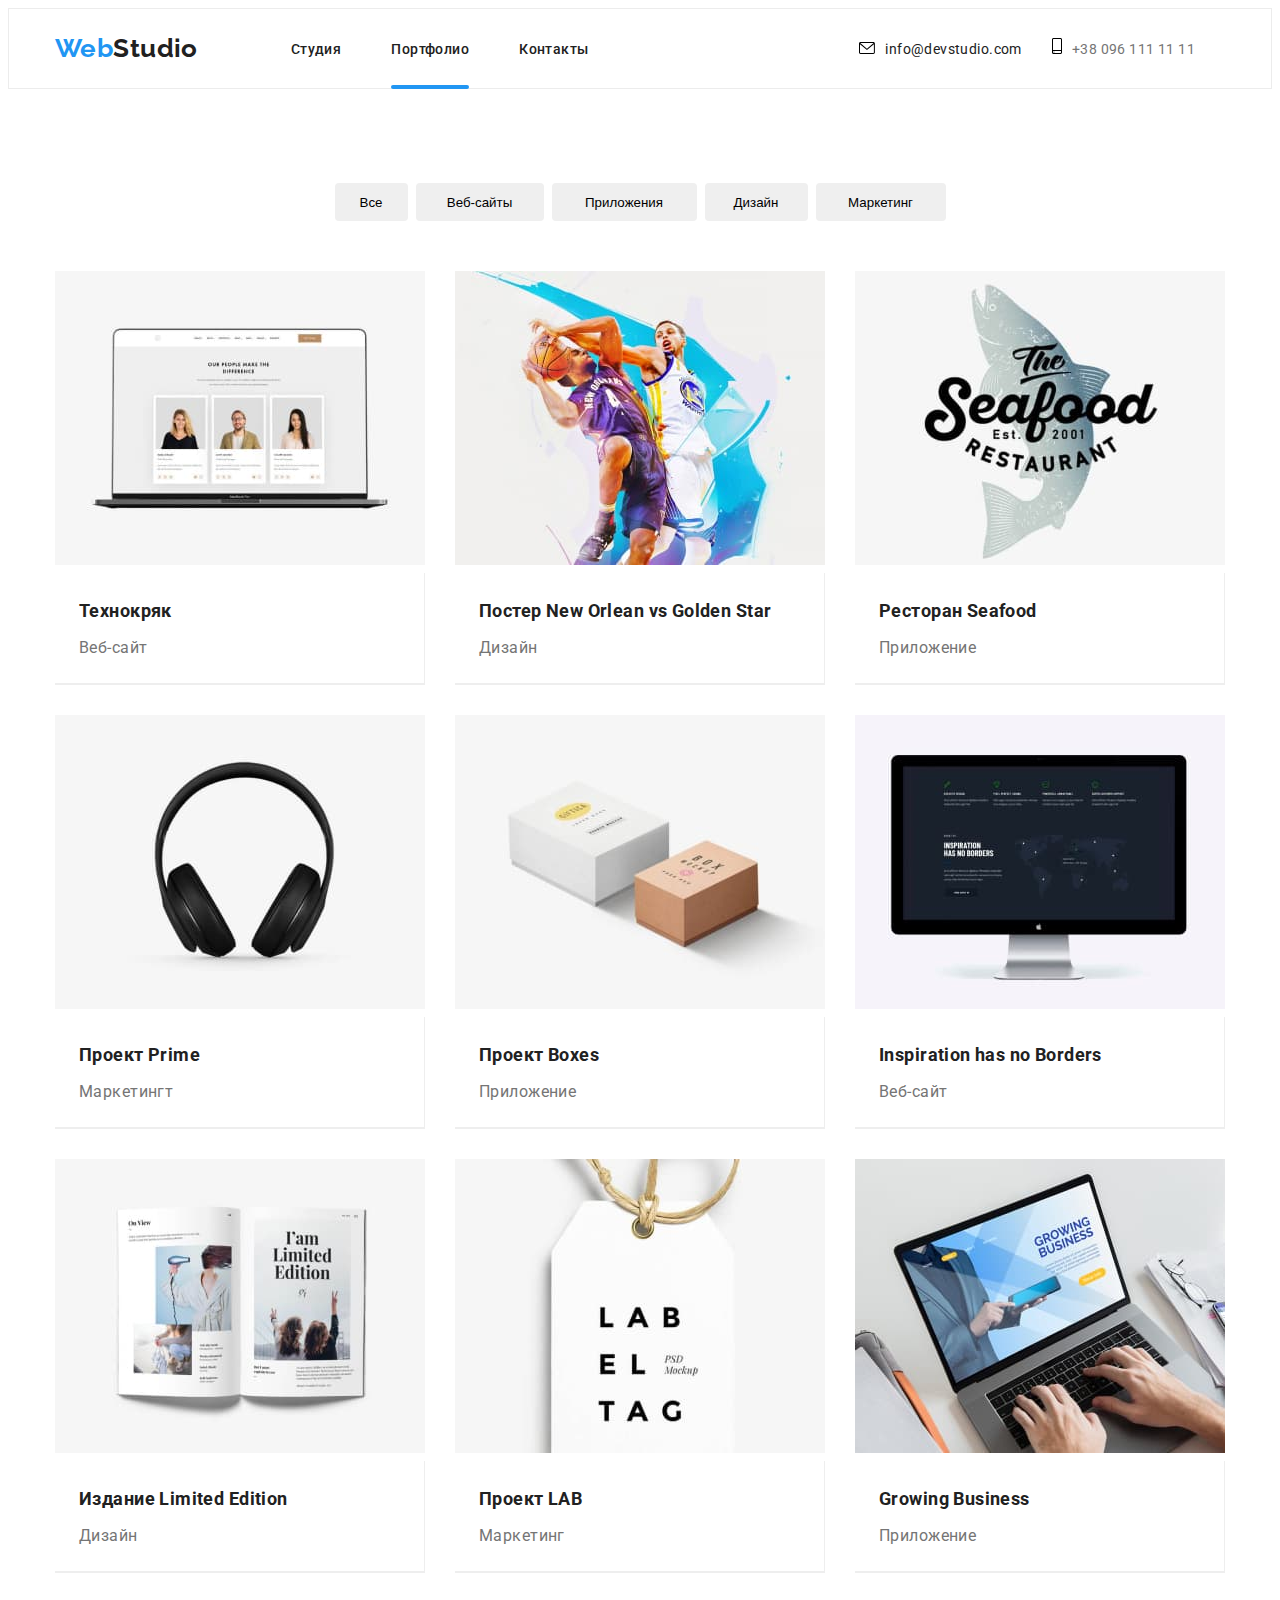
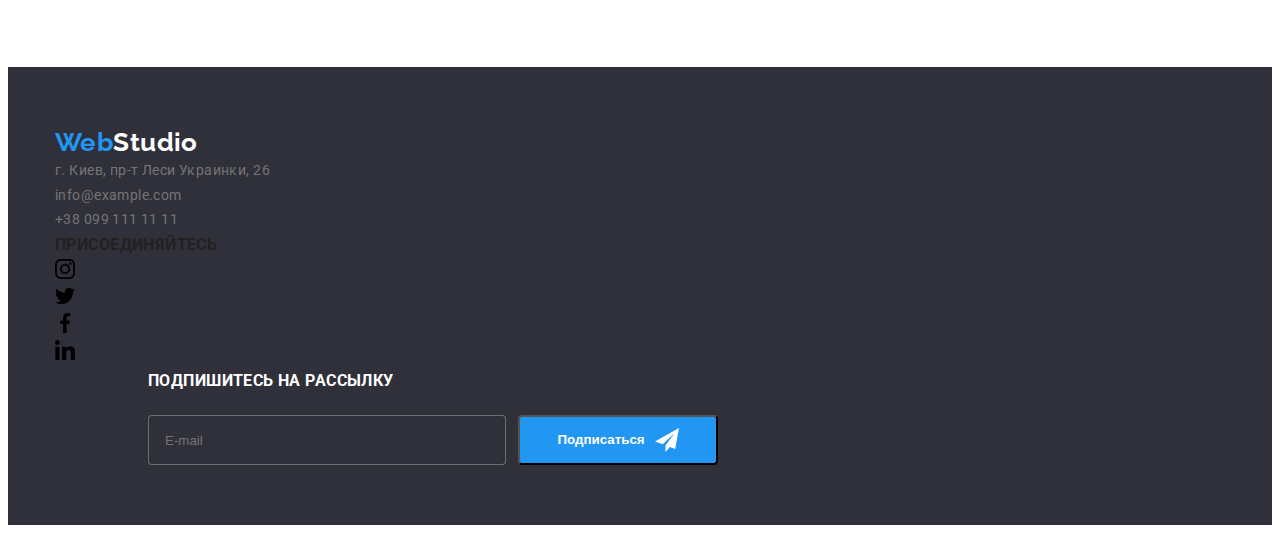
==== commit 25c0084e: "corect BEM" ====
--- a/portfolio.html
+++ b/portfolio.html
@@ -23,53 +23,53 @@
     <!--верхняя линия-->
     <header class="header">
         <div class="container header-container">
-
+    
             <nav class="main-nav">
-                <a href="index.html" class="main-nav_webh" target="_blank">Web<span class="main-nav_webhed">Studio</span>
+                <a href="index.html" class="main-nav__webh" target="_blank">Web<span class="main-nav__webhed">Studio</span>
                 </a>
-                <ul class="main-nav_link">
-                    <li class="main-nav_item"><a href="index.html" style="text-decoration: none;">
-                        <span class="main-nav_label">Студия</span></a>
-                    </li>
-                    <li class="main-nav_item"><a class="main-nav_navlink main-nav_navigation" href="portfolio.html" style="text-decoration: none;">
-                        <span class="main-nav_label">Портфолио</span></a>
-                    </li>
-                    <li class="main-nav_item"><a href="Контакты" style="text-decoration: none;">
-                        <span class="main-nav_label">Контакты</span></a>
+                <ul class="main-nav__link">
+                    <li class="main-nav__item"><a href="index.html" style="text-decoration: none;">
+                            <span class="main-nav__label">Студия</span></a>
+                    </li>
+                    <li class="main-nav__item"><a class="main-nav__navlink main-nav__navigation" href="portfolio.html" style="text-decoration: none;">
+                            <span class="main-nav__label">Портфолио</span></a>
+                    </li>
+                    <li class="main-nav__item"><a href="Контакты" style="text-decoration: none;">
+                            <span class="main-nav__label">Контакты</span></a>
                     </li>
                 </ul>
             </nav>
-
+    
             <ul class="man-navi">
-
-                <li class="man-navi_list">
-                    <a href="https://info@devstudio.com" class="man-navi_linc" style="text-decoration: none;"
+    
+                <li class="man-navi__list">
+                    <a href="https://info@devstudio.com" class="man-navi__linc" style="text-decoration: none;"
                         target="_blank" rel="">
-                        <svg class="man-navi_icon" width="16" height="12">
+                        <svg class="man-navi__icon" width="16" height="12">
                             <use href="./img/icons.svg#icon-envelope-hover"></use>
                         </svg>
                     </a>
-
+    
                     <a href="https://info@devstudio.com" style="text-decoration: none;" target="_blank" rel="">
-                        <span class=" main-nav_label">info@devstudio.com</span>
+                        <span class=" main-nav__label">info@devstudio.com</span>
                     </a>
                 </li>
-
-
-
-                <li class="man-navi_list">
-                    <a href="tel:+380961111111" class="man-navi_linc">
-                        <svg class="man-navi_icon" width="10" height="16">
+    
+    
+    
+                <li class="man-navi__list">
+                    <a href="tel:+380961111111" class="man-navi__linc">
+                        <svg class="man-navi__icon" width="10" height="16">
                             <use href="./img/icons.svg#icon-smartphone"></use>
                         </svg>
                     </a>
-
+    
                     <a href="tel:+380961111111" style="text-decoration: none;">
-                        <span class="main-nav_label icon-header-item color-block">+38 096 111 11 11</span></a>
+                        <span class="main-nav__label color-block">+38 096 111 11 11</span></a>
                 </li>
             </ul>
         </div>
-
+    
     </header>
 
 
@@ -263,8 +263,8 @@
         <div class="container footer-alle">
             <div>
 
-                <a href="index.html" class="web-studio-footer" target="_blank">Web<span
-                        class="footer-studio">Studio</span></a>
+                <a href="index.html" class="main-nav__webf" target="_blank">Web<span class="main-nav__webfs">Studio</span>
+                </a>
                 <address>
                     <ul class="adress">
                         <li class="adress-item"><a href="г.-Киев,-пр-т-Леси-Украинки,-26" class="footer-a">г. Киев, пр-т
--- a/css/main.min.css
+++ b/css/main.min.css
@@ -1,2 +1,2 @@
-:root{--brand-color-title: #212121;--brand-color-text: #757575;--brand-color-substrate: #2f303a;--brand-color-basic: #2196f3;--brand-color-name: #ffffff;--brand-color-line: #ececec;--brand-color-back: #f5f4fa;--brand-color-backgraund: rgba(47, 48, 58, 0.4);--brand-color-nummer: rgba(245, 244, 250, 1);--brand-color-link: #afb1b8;--brand-color-recht: rgba(238, 238, 238, 1);--brand-color-schadow: #e5e5e5;--brand-color-imgbox: rgb(47, 48, 58, 0.8);--brand-color-backdrop-index: rgba(0, 0, 0, 0.2);--brand-color-basic-overlay: rgba(33, 150, 243, 0.9);--brand-color-label-form: rgba(33, 33, 33, 0.2);--brand-color-link-footer: rgba(255, 255, 255, 0.1)}body{font-family:Roboto;color:var(--brand-color-title);font-size:14px;line-height:1.72;background-color:var(--brand-color-name);letter-spacing:0.03em}*{box-sizing:border-box}p,h1,h2,h3,h4,h5,h6{margin:0}ul{margin:0;padding:0;list-style:none}button{cursor:pointer}.container{width:1200px;padding-left:15px;padding-right:15px;margin-left:auto;margin-right:auto}.section{padding-top:94px;padding-bottom:94px}.section-help{padding-bottom:0px}.button-label{display:block;margin:0 auto;width:200px;height:50px;border-radius:4px;margin-top:30px;border-color:var(--brand-color-basic);background-color:var(--brand-color-basic);color:var(--brand-color-name)}.label .customers-icon:hover,.label .customers-icon:focus{box-shadow:var(--brand-color-basic)}.button-modal{display:flex}.icon-modal-button{position:relative;display:flex;flex-direction:column;margin-bottom:10px}.social-link:hover,.social-link:focus{background-color:var(--brand-color-basic);transition-timing-function:cubic-bezier(0.4, 0, 0.2, 1);transition-duration:250ms}.social-link:hover .social-icon,.social-link:focus .social-icon{fill:var(--brand-color-back);transition-timing-function:cubic-bezier(0.4, 0, 0.2, 1);transition-duration:250ms}.list{display:flex;justify-content:center}.social-item{width:44px;height:44px;fill:var(--brand-color-back)}.social-item:not(last-child){margin-right:10px}.social-icon{fill:var(--brand-color-link)}.social-link{width:100%;height:100%;border-radius:50%;display:flex;align-items:center;justify-content:center}.social-link:hover,.social-link:focus{background-color:var(--brand-color-basic);transition-timing-function:cubic-bezier(0.4, 0, 0.2, 1);transition-duration:250ms}.social-link:hover .social-icon,.social-link:focus .social-icon{fill:var(--brand-color-back);transition-timing-function:cubic-bezier(0.4, 0, 0.2, 1);transition-duration:250ms}.list{display:flex;justify-content:center}.social-item{width:44px;height:44px;fill:var(--brand-color-back)}.social-item:not(last-child){margin-right:10px}.social-icon{fill:var(--brand-color-link)}.social-link{width:100%;height:100%;border-radius:50%;display:flex;align-items:center;justify-content:center}.footer-social{color:var(--brand-color-back);display:block}.footer-social-icon{fill:var(--brand-color-name)}.footer-join{margin-bottom:20px;padding-top:0px}.footer-social{margin-left:70px}.footer-social-list{display:flex;align-items:center;justify-content:center;margin-top:20px}.footer-social-icon:hover,.footer-social-icon:focus{fill:var(--brand-color-name);transition-timing-function:cubic-bezier(0.4, 0, 0.2, 1);transition-duration:250ms}.footer-social-link{background-color:var(--brand-color-link-footer);transition-timing-function:cubic-bezier(0.4, 0, 0.2, 1);transition-duration:250ms}.footer-alle{display:flex;align-items:baseline}.main-nav_webh{padding-top:24px;padding-bottom:25px;font-family:Raleway;font-size:26px;line-height:1.17;color:var(--brand-color-basic);font-weight:700;text-decoration:none}.main-nav_webf{font-family:Raleway;font-size:26px;line-height:1.17;color:var(--brand-color-basic);font-weight:700;text-decoration:none}.main-nav_webhed{color:var(--brand-color-title)}.footer-studio{color:var(--brand-color-name)}.backdrop{transition:opacity 250ms cubic-bezier(0.4, 0, 0.2, 1);position:fixed;top:0;left:0;width:100%;height:100%;background-color:var(--brand-color-backdrop-index);opacity:1}.backdrop.is-hidden{width:100%;height:100%;background-color:var(--brand-color-title);opacity:1;visibility:hidden;pointer-events:none;transition-duration:cubic-bezier(0.4, 0, 0.2, 1)}.backdrop.is-hidden .modal{transform:translate(-50%, -50%) scale(0.5)}.backdrop.is-hidden{opacity:0;pointer-events:none}.modal{padding:40px;position:absolute;top:50%;left:50%;margin:0;background-color:var(--brand-color-name);opacity:1;border-radius:4px;transition:500ms cubic-bezier(0.4, 0, 0.2, 1);transform:translate(-50%, -50%) scale(1)}.data-modal-close{display:flex;align-items:center;justify-content:center;width:30px;height:30px;position:absolute;top:8px;right:8px;border-radius:50%;border:1px solid var(--brand-color-name)}.close{display:flex}.close-modal{width:30px;height:30px;top:9px;right:10px}.data-modal-close:hover .close-modal,.data-modal-close:focus .close-modal{fill:var(--brand-color-basic)}.modal-text{font-size:20px;line-height:1.7;font-style:normal;font-weight:bold;text-align:center}.textarea{resize:none}.label-form{display:flex;flex-direction:column}.label-form-formul{display:flex;align-items:center;justify-content:center;margin-bottom:10px;padding-top:20px}.customers-icon-modal{width:40px;position:absolute;top:50%;transform:translateY(-50%);pointer-events:none;transition:fill 250ms cubic-bezier(0.4, 0, 0.2, 1)}.label-checkbox{margin-left:7px}.conditions{color:var(--brand-color-basic);padding-right:10px}.label-form-position{border:1px solid var(--brand-color-label-form);border-radius:1px solid var(--brand-color-basic);border-radius:4px;padding-left:42px;width:448px;height:40px}.icon-modal-button:focus-within .customers-icon-modal{fill:var(--brand-color-basic)}.label-form-position:focus-within{border:1px solid var(--brand-color-basic);border-radius:4px;outline:none}.label-form-text{resize:none;color:var(--brand-color-text);padding-top:12px;padding-left:16px;padding-bottom:12px;padding-right:16px;margin-top:12px;border:1px solid rgba(33,33,33,0.2);box-sizing:border-box;border-radius:4px}.label-form-text:focus-within{border:1px solid var(--brand-color-basic);border-radius:4px;outline:none}.overlay{padding-top:63px;padding-left:24px;padding-right:24px;width:370px;height:294px;color:var(--brand-color-name);font-style:normal;font-weight:normal;font-size:18px;height:1.55;background-color:var(--brand-color-basic-overlay);transform:translatey(101%);transition:transform 250ms}.overlay-a{color:var(--brand-color-name);margin:0;padding-top:27px;padding-bottom:27px;font-weight:700;font-size:14px;line-height:1.15;text-transform:uppercase}.header{border:1px solid var(--brand-color-line)}.header-container{margin:0 auto;display:flex;align-items:center}.main-nav_label{color:var(--brand-color-title)}.color-block{color:var(--brand-color-text)}.main-nav{display:flex;align-items:center}.main-nav_link{display:flex;margin-left:93px}.main-nav_item{font-weight:500;line-height:1.17;color:var(--brand-color-title);margin-right:50px;padding-top:10px;padding-bottom:10px}.man-navi{display:flex;margin-left:auto;align-items:center}.man-navi_item{font-weight:500;line-height:1.17;color:var(--brand-color-text)}.man-navi_item:not(:last-child){margin-right:50px}.main-nav_navlink::after{content:"";opacity:1;position:absolute;display:block;bottom:-32.5px;width:100%;height:4px;border-radius:4px;background-color:var(--brand-color-basic)}.main-nav_navigation{position:relative}.man-navi_list .man-navi_icon:hover,.man-navi_list .man-navi_icon:focus{background-color:var(--brand-color-name);fill:var(--brand-color-basic);transition-timing-function:cubic-bezier(0.4, 0, 0.2, 1);transition-duration:250ms}.man-navi_list:hover .man-navi_icon,.man-navi_list:focus .man-navi_icon{color:var(--brand-color-basic);transition-timing-function:cubic-bezier(0.4, 0, 0.2, 1);transition-duration:250ms}.man-navi_list:hover,.man-navi_list:focus{fill:var(--brand-color-basic);transition-timing-function:cubic-bezier(0.4, 0, 0.2, 1);transition-duration:250ms}.man-navi_list:hover .man-navi_icon,.man-navi_list:focus .man-navi_icon{fill:var(--brand-color-basic);transition-timing-function:cubic-bezier(0.4, 0, 0.2, 1);transition-duration:250ms}.man-navi .man-navi_list:hover,.man-navi .man-navi_list:focus{border:var(--brand-color-basic);transition-timing-function:cubic-bezier(0.4, 0, 0.2, 1);transition-duration:250ms}.man-navi_list{display:flex;align-items:center;margin-right:30px}.man-navi_linc{margin-right:10px}.man-navi_item{display:flex;align-self:center;fill:var(--brand-color-text)}.header .man-navi_icon:hover,.header .man-navi_icon:focus,.header .main-nav_label:hover,.header .main-nav_label:focus{color:var(--brand-color-basic);transition:color 250ms,cubic-bezier(0.4, 0, 0.2, 1),background-color 250ms cubic-bezier(0.4, 0, 0.2, 1);transition-timing-function:cubic-bezier(0.4, 0, 0.2, 1);transition-duration:250ms}.hero{max-width:1600px;height:600px;background-color:rgba(196,196,196,0.1);background-image:linear-gradient(to right, rgba(47,48,58,0.4), rgba(47,48,58,0.4)),url(../img/hero-foto.jpg);background-repeat:no-repeat;background-size:cover;background-position:center;padding-top:200px;padding-bottom:200px;text-align:center;margin-left:auto;margin-right:auto}.effective{font-size:44px;line-height:1.36;color:var(--brand-color-name);font-weight:900;margin-bottom:30px}.order{background-color:var(--brand-color-basic);font-size:16px;line-height:1.82;color:var(--brand-color-name);font-weight:700;cursor:pointer;border-radius:4px;width:200px;height:50px}.nav-icon{display:flex;justify-content:center}.nav-icon_item{background-color:var(--brand-color-back);width:270px;height:120px;display:flex;align-items:center;justify-content:center;margin-bottom:30px}.nav-icon_item:not(:last-child){margin-right:30px}.nav-icon_link{display:flex;align-items:center;justify-content:center}.nav-how{font-size:36px;line-height:1.17;font-weight:700;text-align:center;margin-bottom:50px}.nav-how_item:not(:last-child){padding-right:30px}.nav-how_icon{display:flex;justify-content:space-between}.box-imgbox{position:relative;bottom:75px;width:100%;background-color:var(--brand-color-imgbox);text-align:center}.ourteam{background:var(--brand-color-back)}.nav-ourteam-title{font-size:36px;line-height:1.17;color:var(--brand-color-title);text-align:center;font-weight:700;margin-bottom:50px}.nav-ourteam_icon{display:flex;justify-content:space-between;width:calc(100% - 30px)}.foto-a:not(:last-child){margin-right:30px}.name-img{font-size:16px;line-height:1.2;color:var(--brand-color-title);font-weight:500}.name-specialitat{font-size:16px;color:var(--brand-color-text);font-weight:400;margin-top:10px;margin-bottom:16px}.name-i-s{padding-top:30px;padding-bottom:30px;text-align:center}.nav-block-icon{display:flex;align-items:stretch;padding-top:0px}.nav-block-icon_item:not(:last-child){margin-right:30px}.nav-block-icon_title{width:270px;height:16px;font-weight:700;margin-bottom:10px}.nav-block-icon_text{width:270px;height:75px;font-weight:400;color:var(--brand-color-text)}.regular-customers{font-size:36px;line-height:1.17;color:var(--brand-color-title);text-align:center;font-weight:700;margin-bottom:50px}.customers-social{display:flex;justify-content:center}.customers-link{display:flex;align-items:center;justify-content:center;width:168px;height:90px}.customers-item{border:1px solid var(--brand-color-link);border-radius:4px}.customers-item:not(:last-child){margin-right:30px}.customers-icon{fill:var(--brand-color-link)}.customers-item:hover,.customers-item:focus{fill:var(--brand-color-basic);transition-timing-function:cubic-bezier(0.4, 0, 0.2, 1);transition-duration:250ms}.customers-item:hover .customers-icon,.customers-item:focus .customers-icon{fill:var(--brand-color-basic);transition-timing-function:cubic-bezier(0.4, 0, 0.2, 1);transition-duration:250ms}.customers-social .customers-item:hover,.customers-social .customers-item:focus{border:1px solid var(--brand-color-basic);transition-timing-function:cubic-bezier(0.4, 0, 0.2, 1);transition-duration:250ms}.button-poster{display:block;padding-bottom:94px}.button{font-size:16px;line-height:1.6;color:var(--brand-color-title);font-weight:500}.button-all{text-align:center}.alle-button{display:flex;flex-direction:row;justify-content:center;margin-bottom:50px}.button-alle{border:none;cursor:pointer;border-radius:4px}.button-all:not(:last-child){margin-right:8px}.button-a{height:38px;width:73px}.button-b{height:38px;width:128px}.button-c{height:38px;width:145px}.button-d{height:38px;width:103px}.button-e{height:38px;width:130px}.button .button-alle:hover,.button .button-alle:focus{background-color:var(--brand-color-basic);color:var(--brand-color-name);box-shadow:0 2px 2px 0 var(--brand-color-link);transition-timing-function:cubic-bezier(0.4, 0, 0.2, 1);transition-duration:250ms}.poster{display:flex;flex-wrap:wrap}.poster-container{padding-top:20px;padding-bottom:20px;padding-left:24px;border-right:1px solid var(--brand-color-recht);border-bottom:1px solid var(--brand-color-recht)}.poster-blank{display:flex;border-bottom:1px solid var(--brand-color-recht)}.poster-blank:not(:nth-child(3n)){margin-right:30px}.poster-blank:not(:nth-last-child(-n+3)){margin-bottom:30px}.poster-foto{text-decoration:none}.poster-name{font-size:18px;line-height:2;color:var(--brand-color-title);font-weight:700;margin-bottom:4px}.poster-text{font-size:16px;line-height:1.9;color:var(--brand-color-text);font-weight:400}.box-poster{position:absolute;overflow:hidden;width:370px;height:294px}.poster-blank:hover .overlay,.poster-blank:focus .overlay{transform:translatex(0);transition-timing-function:cubic-bezier(0.4, 0, 0.2, 1);transition-duration:250ms}.poster .poster-blank:hover,.poster .poster-blank:focus{box-shadow:0px 1px 1px rgba(0,0,0,0.12),0px 4px 4px rgba(0,0,0,0.06),1px 4px 6px rgba(0,0,0,0.16);transition-timing-function:cubic-bezier(0.4, 0, 0.2, 1);transition-duration:250ms}.footer{background-color:var(--brand-color-substrate);font-weight:400;padding-top:60px;padding-bottom:60px;display:flex}.footer-a{font-style:normal;font-weight:400;color:var(--brand-color-text);text-decoration:none}.button-label-footer{background-color:var(--brand-color-basic)}.footer-blank{margin-left:93px}.footer-blank-name{color:var(--brand-color-name);text-transform:uppercase;margin-bottom:20px}.label-footer-text{border:1px solid rgba(255,255,255,0.3);padding-left:16px;color:var(--brand-color-name);background:var(--brand-color-substrate);border-radius:4px;width:358px;height:50px;margin-right:12px}.label-footer-text:focus-within{border:1px solid var(--brand-color-basic);border-radius:4px;outline:none}.subscribe .label-footer-text:hover,.subscribe .label-footer-text:focus{border-radius:var(--brand-color-basic)}.customers-icon-footer{fill:var(--brand-color-name);margin-left:10px}.button-label-footer{position:absolute;color:var(--brand-color-name);width:200px;height:50px;border-radius:4px;font-weight:bold;font-style:16px;line-height:1.87;cursor:pointer;display:inline-flex;justify-content:center;align-items:center;text-align:center;background-color:var(--brand-color-basic)}
+:root{--brand-color-title: #212121;--brand-color-text: #757575;--brand-color-substrate: #2f303a;--brand-color-basic: #2196f3;--brand-color-name: #ffffff;--brand-color-line: #ececec;--brand-color-back: #f5f4fa;--brand-color-backgraund: rgba(47, 48, 58, 0.4);--brand-color-nummer: rgba(245, 244, 250, 1);--brand-color-link: #afb1b8;--brand-color-recht: rgba(238, 238, 238, 1);--brand-color-schadow: #e5e5e5;--brand-color-imgbox: rgb(47, 48, 58, 0.8);--brand-color-backdrop-index: rgba(0, 0, 0, 0.2);--brand-color-basic-overlay: rgba(33, 150, 243, 0.9);--brand-color-label-form: rgba(33, 33, 33, 0.2);--brand-color-link-footer: rgba(255, 255, 255, 0.1)}body{font-family:Roboto;color:var(--brand-color-title);font-size:14px;line-height:1.72;background-color:var(--brand-color-name);letter-spacing:0.03em}*{box-sizing:border-box}p,h1,h2,h3,h4,h5,h6{margin:0}ul{margin:0;padding:0;list-style:none}button{cursor:pointer}.container{width:1200px;padding-left:15px;padding-right:15px;margin-left:auto;margin-right:auto}.section{padding-top:94px;padding-bottom:94px}.section-help{padding-bottom:0px}.button-label{display:block;margin:0 auto;width:200px;height:50px;border-radius:4px;margin-top:30px;border-color:var(--brand-color-basic);background-color:var(--brand-color-basic);color:var(--brand-color-name)}.label .customers-icon:hover,.label .customers-icon:focus{box-shadow:var(--brand-color-basic)}.button-modal{display:flex}.icon-modal-button{position:relative;display:flex;flex-direction:column;margin-bottom:10px}.social-list__link:hover,.social-list__link:focus{background-color:var(--brand-color-basic);transition-timing-function:cubic-bezier(0.4, 0, 0.2, 1);transition-duration:250ms}.social-list__link:hover .social-list__icon,.social-list__link:focus .social-list__icon{fill:var(--brand-color-back);transition-timing-function:cubic-bezier(0.4, 0, 0.2, 1);transition-duration:250ms}.social-list{display:flex;justify-content:center}.social-list__item{width:44px;height:44px;fill:var(--brand-color-back)}.social-list__item:not(last-child){margin-right:10px}.social-list__icon{fill:var(--brand-color-link)}.social-list__link{width:100%;height:100%;border-radius:50%;display:flex;align-items:center;justify-content:center}.social-list__link:hover,.social-list__link:focus{background-color:var(--brand-color-basic);transition-timing-function:cubic-bezier(0.4, 0, 0.2, 1);transition-duration:250ms}.social-list__link:hover .social-list__icon,.social-list__link:focus .social-list__icon{fill:var(--brand-color-back);transition-timing-function:cubic-bezier(0.4, 0, 0.2, 1);transition-duration:250ms}.footer-card__block{color:var(--brand-color-back);display:block}.footer-card__icon{fill:var(--brand-color-name)}.footer-card__join{margin-bottom:20px;padding-top:0px}.footer-card__block{margin-left:70px}.footer-card__list{display:flex;align-items:center;justify-content:center;margin-top:20px}.footer-card__icon:hover,.footer-card__icon:focus{fill:var(--brand-color-name);transition-timing-function:cubic-bezier(0.4, 0, 0.2, 1);transition-duration:250ms}.footer-card__link{background-color:var(--brand-color-link-footer);transition-timing-function:cubic-bezier(0.4, 0, 0.2, 1);transition-duration:250ms}.footer__alle{display:flex;align-items:baseline}.main-nav__webh{padding-top:24px;padding-bottom:25px;font-family:Raleway;font-size:26px;line-height:1.17;color:var(--brand-color-basic);font-weight:700;text-decoration:none}.main-nav__webf{font-family:Raleway;font-size:26px;line-height:1.17;color:var(--brand-color-basic);font-weight:700;text-decoration:none}.main-nav__webhed{color:var(--brand-color-title)}.main-nav__webfs{color:var(--brand-color-name)}.backdrop{transition:opacity 250ms cubic-bezier(0.4, 0, 0.2, 1);position:fixed;top:0;left:0;width:100%;height:100%;background-color:var(--brand-color-backdrop-index);opacity:1}.backdrop.is-hidden{width:100%;height:100%;background-color:var(--brand-color-title);opacity:1;visibility:hidden;pointer-events:none;transition-duration:cubic-bezier(0.4, 0, 0.2, 1)}.backdrop.is-hidden .modal{transform:translate(-50%, -50%) scale(0.5)}.backdrop.is-hidden{opacity:0;pointer-events:none}.modal{padding:40px;position:absolute;top:50%;left:50%;margin:0;background-color:var(--brand-color-name);opacity:1;border-radius:4px;transition:500ms cubic-bezier(0.4, 0, 0.2, 1);transform:translate(-50%, -50%) scale(1)}.data-modal-close{display:flex;align-items:center;justify-content:center;width:30px;height:30px;position:absolute;top:8px;right:8px;border-radius:50%;border:1px solid var(--brand-color-name)}.close{display:flex}.close-modal{width:30px;height:30px;top:9px;right:10px}.data-modal-close:hover .close-modal,.data-modal-close:focus .close-modal{fill:var(--brand-color-basic)}.modal-text{font-size:20px;line-height:1.7;font-style:normal;font-weight:bold;text-align:center}.textarea{resize:none}.label-form{display:flex;flex-direction:column}.label-form-formul{display:flex;align-items:center;justify-content:center;margin-bottom:10px;padding-top:20px}.customers-icon-modal{width:40px;position:absolute;top:50%;transform:translateY(-50%);pointer-events:none;transition:fill 250ms cubic-bezier(0.4, 0, 0.2, 1)}.label-checkbox{margin-left:7px}.conditions{color:var(--brand-color-basic);padding-right:10px}.label-form-position{border:1px solid var(--brand-color-label-form);border-radius:1px solid var(--brand-color-basic);border-radius:4px;padding-left:42px;width:448px;height:40px}.icon-modal-button:focus-within .customers-icon-modal{fill:var(--brand-color-basic)}.label-form-position:focus-within{border:1px solid var(--brand-color-basic);border-radius:4px;outline:none}.label-form-text{resize:none;color:var(--brand-color-text);padding-top:12px;padding-left:16px;padding-bottom:12px;padding-right:16px;margin-top:12px;border:1px solid rgba(33,33,33,0.2);box-sizing:border-box;border-radius:4px}.label-form-text:focus-within{border:1px solid var(--brand-color-basic);border-radius:4px;outline:none}.overlay{padding-top:63px;padding-left:24px;padding-right:24px;width:370px;height:294px;color:var(--brand-color-name);font-style:normal;font-weight:normal;font-size:18px;height:1.55;background-color:var(--brand-color-basic-overlay);transform:translatey(101%);transition:transform 250ms}.nav-how__overlay-a{color:var(--brand-color-name);margin:0;padding-top:27px;padding-bottom:27px;font-weight:700;font-size:14px;line-height:1.15;text-transform:uppercase}.header{border:1px solid var(--brand-color-line)}.header-container{margin:0 auto;display:flex;align-items:center}.main-nav__label{color:var(--brand-color-title)}.color-block{color:var(--brand-color-text)}.main-nav{display:flex;align-items:center}.main-nav__link{display:flex;margin-left:93px}.main-nav__item{font-weight:500;line-height:1.17;color:var(--brand-color-title);margin-right:50px;padding-top:10px;padding-bottom:10px}.man-navi{display:flex;margin-left:auto;align-items:center}.man-navi__item{font-weight:500;line-height:1.17;color:var(--brand-color-text)}.man-navi__item:not(:last-child){margin-right:50px}.main-nav__navlink::after{content:"";opacity:1;position:absolute;display:block;bottom:-32.5px;width:100%;height:4px;border-radius:4px;background-color:var(--brand-color-basic)}.main-nav__navigation{position:relative}.man-navi__list .man-navi__icon:hover,.man-navi__list .man-navi__icon:focus{background-color:var(--brand-color-name);fill:var(--brand-color-basic);transition-timing-function:cubic-bezier(0.4, 0, 0.2, 1);transition-duration:250ms}.man-navi__list:hover .man-navi__icon,.man-navi__list:focus .man-navi__icon{color:var(--brand-color-basic);transition-timing-function:cubic-bezier(0.4, 0, 0.2, 1);transition-duration:250ms}.man-navi__list:hover,.man-navi__list:focus{fill:var(--brand-color-basic);transition-timing-function:cubic-bezier(0.4, 0, 0.2, 1);transition-duration:250ms}.man-navi__list:hover .man-navi__icon,.man-navi__list:focus .man-navi__icon{fill:var(--brand-color-basic);transition-timing-function:cubic-bezier(0.4, 0, 0.2, 1);transition-duration:250ms}.man-navi .man-navi__list:hover,.man-navi .man-navi__list:focus{border:var(--brand-color-basic);transition-timing-function:cubic-bezier(0.4, 0, 0.2, 1);transition-duration:250ms}.man-navi__list{display:flex;align-items:center;margin-right:30px}.man-navi__linc{margin-right:10px}.man-navi__item{display:flex;align-self:center;fill:var(--brand-color-text)}.header .man-navi__icon:hover,.header .man-navi__icon:focus,.header .main-nav__label:hover,.header .main-nav__label:focus{color:var(--brand-color-basic);transition:color 250ms,cubic-bezier(0.4, 0, 0.2, 1),background-color 250ms cubic-bezier(0.4, 0, 0.2, 1);transition-timing-function:cubic-bezier(0.4, 0, 0.2, 1);transition-duration:250ms}.hero{max-width:1600px;height:600px;background-color:rgba(196,196,196,0.1);background-image:linear-gradient(to right, rgba(47,48,58,0.4), rgba(47,48,58,0.4)),url(../img/hero-foto.jpg);background-repeat:no-repeat;background-size:cover;background-position:center;padding-top:200px;padding-bottom:200px;text-align:center;margin-left:auto;margin-right:auto}.effective{font-size:44px;line-height:1.36;color:var(--brand-color-name);font-weight:900;margin-bottom:30px}.order{background-color:var(--brand-color-basic);font-size:16px;line-height:1.82;color:var(--brand-color-name);font-weight:700;cursor:pointer;border-radius:4px;width:200px;height:50px}.nav-icon{display:flex;justify-content:center}.nav-icon__item{background-color:var(--brand-color-back);width:270px;height:120px;display:flex;align-items:center;justify-content:center;margin-bottom:30px}.nav-icon__item:not(:last-child){margin-right:30px}.nav-icon__link{display:flex;align-items:center;justify-content:center}.nav-how{font-size:36px;line-height:1.17;font-weight:700;text-align:center;margin-bottom:50px}.nav-how__item:not(:last-child){padding-right:30px}.nav-how__icon{display:flex;justify-content:space-between}.nav-how__imgb{position:relative;bottom:75px;width:100%;background-color:var(--brand-color-imgbox);text-align:center}.ourteam{background:var(--brand-color-back)}.nav-ourteam__title{font-size:36px;line-height:1.17;color:var(--brand-color-title);text-align:center;font-weight:700;margin-bottom:50px}.nav-ourteam__icon{display:flex;justify-content:space-between;width:calc(100% - 30px)}.nav-ourteam__item:not(:last-child){margin-right:30px}.nav-ourteam__name{padding-top:30px;padding-bottom:30px;text-align:center}.nav-ourteam__img{font-size:16px;line-height:1.2;color:var(--brand-color-title);font-weight:500}.nav-ourteam__spec{font-size:16px;color:var(--brand-color-text);font-weight:400;margin-top:10px;margin-bottom:16px}.nav-block-icon{display:flex;justify-content:space-between;align-items:stretch;padding-top:0px}.nav-block-icon__item:not(:last-child){margin-right:30px}.nav-block-icon__title{width:270px;height:16px;font-weight:700;margin-bottom:10px}.nav-block-icon__text{width:270px;height:75px;font-weight:400;color:var(--brand-color-text)}.regular-customers{font-size:36px;line-height:1.17;color:var(--brand-color-title);text-align:center;font-weight:700;margin-bottom:50px}.customers-list{display:flex;justify-content:center}.customers-list__link{display:flex;align-items:center;justify-content:center;width:168px;height:90px}.customers-list__item{border:1px solid var(--brand-color-link);border-radius:4px}.customers-list__item:not(:last-child){margin-right:30px}.customers-list__icon{fill:var(--brand-color-link)}.customers-list__item:hover,.customers-list__item:focus{fill:var(--brand-color-basic);transition-timing-function:cubic-bezier(0.4, 0, 0.2, 1);transition-duration:250ms}.customers-list__item:hover .customers-list__icon,.customers-list__item:focus .customers-list__icon{fill:var(--brand-color-basic);transition-timing-function:cubic-bezier(0.4, 0, 0.2, 1);transition-duration:250ms}.customers-list .customers-list__item:hover,.customers-list .customers-list__item:focus{border:1px solid var(--brand-color-basic);transition-timing-function:cubic-bezier(0.4, 0, 0.2, 1);transition-duration:250ms}.button-poster{display:block;padding-bottom:94px}.button{font-size:16px;line-height:1.6;color:var(--brand-color-title);font-weight:500}.button-all{text-align:center}.alle-button{display:flex;flex-direction:row;justify-content:center;margin-bottom:50px}.button-alle{border:none;cursor:pointer;border-radius:4px}.button-all:not(:last-child){margin-right:8px}.button-a{height:38px;width:73px}.button-b{height:38px;width:128px}.button-c{height:38px;width:145px}.button-d{height:38px;width:103px}.button-e{height:38px;width:130px}.button .button-alle:hover,.button .button-alle:focus{background-color:var(--brand-color-basic);color:var(--brand-color-name);box-shadow:0 2px 2px 0 var(--brand-color-link);transition-timing-function:cubic-bezier(0.4, 0, 0.2, 1);transition-duration:250ms}.poster{display:flex;flex-wrap:wrap}.poster-container{padding-top:20px;padding-bottom:20px;padding-left:24px;border-right:1px solid var(--brand-color-recht);border-bottom:1px solid var(--brand-color-recht)}.poster-blank{display:flex;border-bottom:1px solid var(--brand-color-recht)}.poster-blank:not(:nth-child(3n)){margin-right:30px}.poster-blank:not(:nth-last-child(-n+3)){margin-bottom:30px}.poster-foto{text-decoration:none}.poster-name{font-size:18px;line-height:2;color:var(--brand-color-title);font-weight:700;margin-bottom:4px}.poster-text{font-size:16px;line-height:1.9;color:var(--brand-color-text);font-weight:400}.box-poster{position:absolute;overflow:hidden;width:370px;height:294px}.poster-blank:hover .overlay,.poster-blank:focus .overlay{transform:translatex(0);transition-timing-function:cubic-bezier(0.4, 0, 0.2, 1);transition-duration:250ms}.poster .poster-blank:hover,.poster .poster-blank:focus{box-shadow:0px 1px 1px rgba(0,0,0,0.12),0px 4px 4px rgba(0,0,0,0.06),1px 4px 6px rgba(0,0,0,0.16);transition-timing-function:cubic-bezier(0.4, 0, 0.2, 1);transition-duration:250ms}.footer{background-color:var(--brand-color-substrate);font-weight:400;padding-top:60px;padding-bottom:60px;display:flex}.button-label-footer{background-color:var(--brand-color-basic)}.footer-blank{margin-left:93px}.footer-blank-name{color:var(--brand-color-name);text-transform:uppercase;margin-bottom:20px}.label-footer-text{border:1px solid rgba(255,255,255,0.3);padding-left:16px;color:var(--brand-color-name);background:var(--brand-color-substrate);border-radius:4px;width:358px;height:50px;margin-right:12px}.label-footer-text:focus-within{border:1px solid var(--brand-color-basic);border-radius:4px;outline:none}.subscribe .label-footer-text:hover,.subscribe .label-footer-text:focus{border-radius:var(--brand-color-basic)}.customers-icon-footer{fill:var(--brand-color-name);margin-left:10px}.button-label-footer{position:absolute;color:var(--brand-color-name);width:200px;height:50px;border-radius:4px;font-weight:bold;font-style:16px;line-height:1.87;cursor:pointer;display:inline-flex;justify-content:center;align-items:center;text-align:center;background-color:var(--brand-color-basic)}.footer-a{font-style:normal;font-weight:400;color:var(--brand-color-text);text-decoration:none}
 /*# sourceMappingURL=main.min.css.map */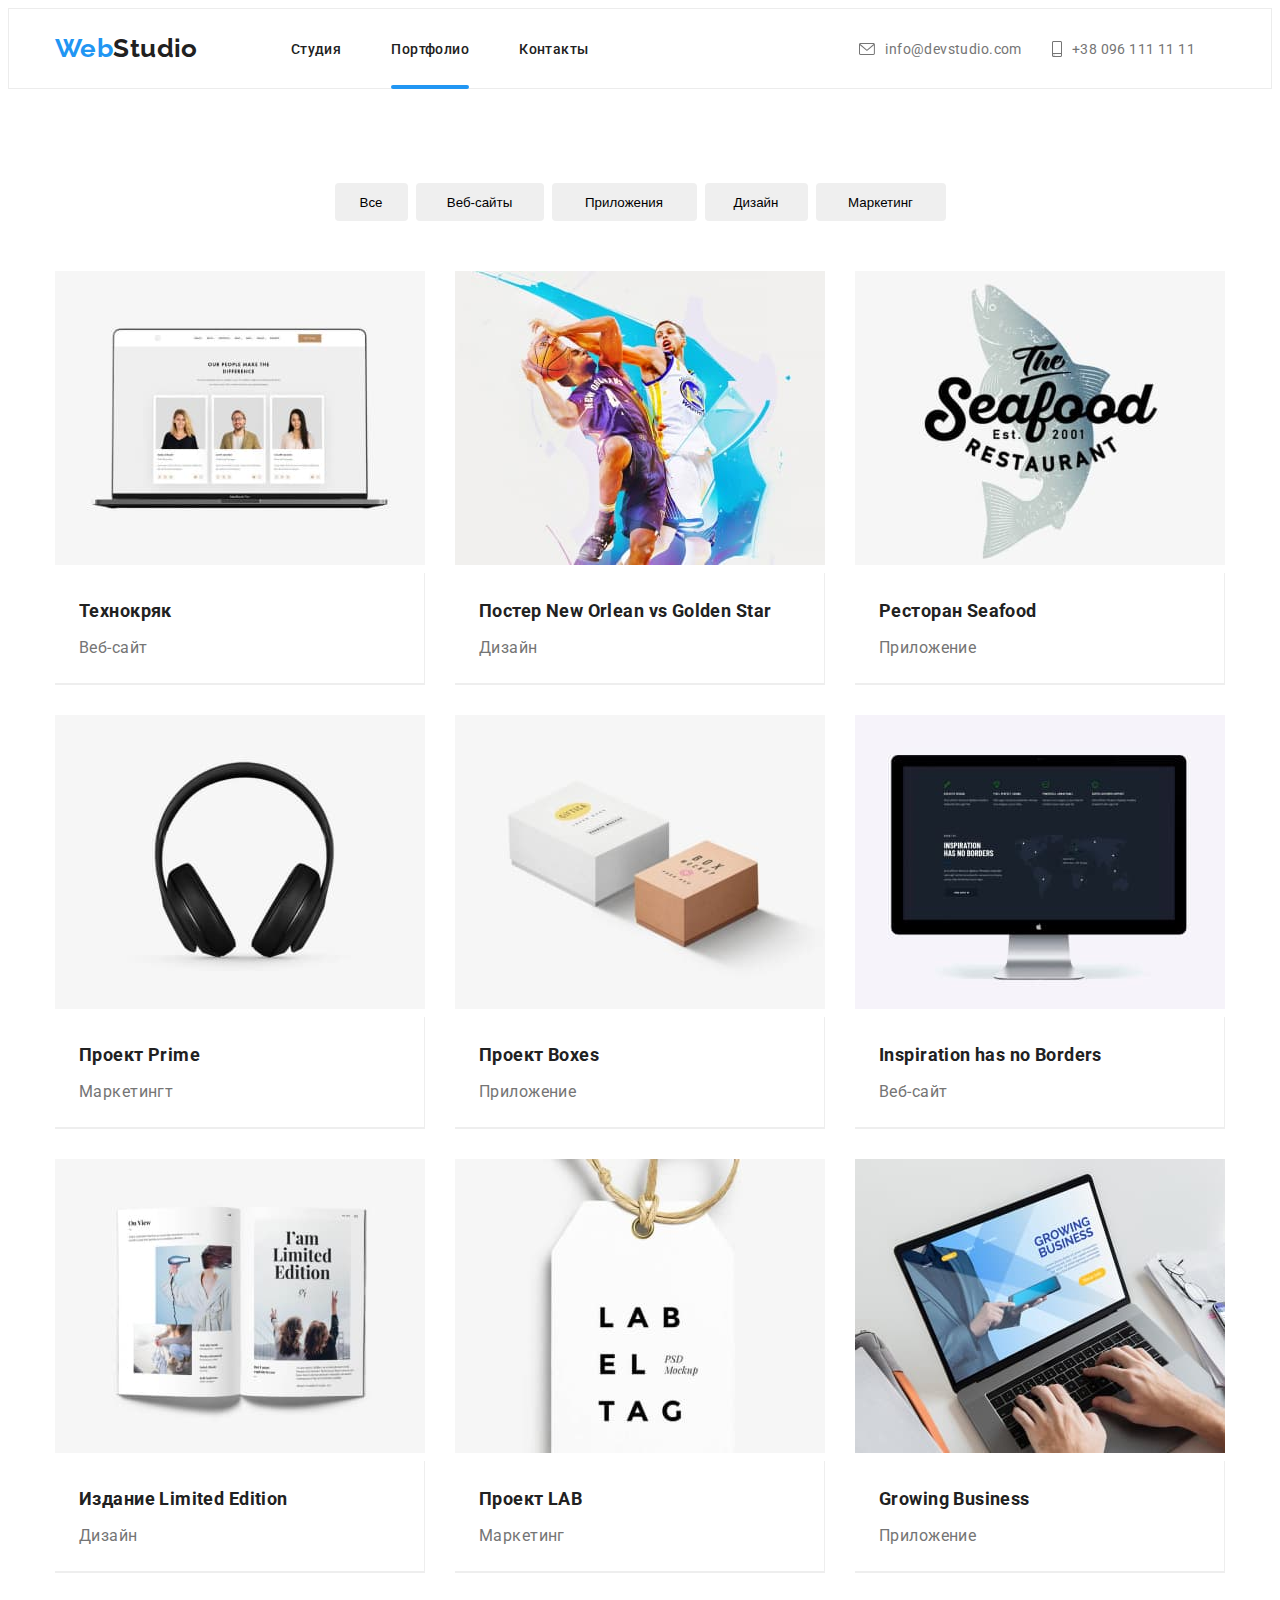
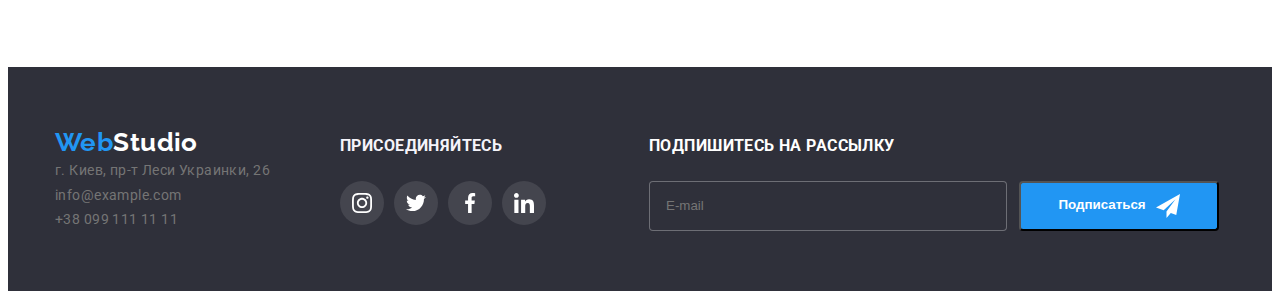
==== commit 3cd44d1f: "Correct ha7" ====
--- a/portfolio.html
+++ b/portfolio.html
@@ -41,31 +41,31 @@
             </nav>
     
             <ul class="man-navi">
-    
+            
                 <li class="man-navi__list">
-                    <a href="https://info@devstudio.com" class="man-navi__linc" style="text-decoration: none;"
-                        target="_blank" rel="">
+                    <a href="https://info@devstudio.com" class="man-navi__linc" style="text-decoration: none;" target="_blank"
+                        rel="">
                         <svg class="man-navi__icon" width="16" height="12">
                             <use href="./img/icons.svg#icon-envelope-hover"></use>
                         </svg>
                     </a>
-    
+            
                     <a href="https://info@devstudio.com" style="text-decoration: none;" target="_blank" rel="">
-                        <span class=" main-nav__label">info@devstudio.com</span>
+                        <span class="main-nav__labela">info@devstudio.com</span>
                     </a>
                 </li>
-    
-    
-    
+            
+            
+            
                 <li class="man-navi__list">
                     <a href="tel:+380961111111" class="man-navi__linc">
                         <svg class="man-navi__icon" width="10" height="16">
                             <use href="./img/icons.svg#icon-smartphone"></use>
                         </svg>
                     </a>
-    
+            
                     <a href="tel:+380961111111" style="text-decoration: none;">
-                        <span class="main-nav__label color-block">+38 096 111 11 11</span></a>
+                        <span class="main-nav__labela">+38 096 111 11 11</span></a>
                 </li>
             </ul>
         </div>
@@ -260,90 +260,94 @@
 
     <!--подвал-->
     <footer class="footer">
-        <div class="container footer-alle">
+        <div class="container footer__alle">
             <div>
-
+    
                 <a href="index.html" class="main-nav__webf" target="_blank">Web<span class="main-nav__webfs">Studio</span>
                 </a>
                 <address>
-                    <ul class="adress">
-                        <li class="adress-item"><a href="г.-Киев,-пр-т-Леси-Украинки,-26" class="footer-a">г. Киев, пр-т
-                                Леси Украинки, 26</a></li>
-                        <li class="adress-item"><a href="httpsinfom" class="footer-a"
-                                target="_blank">info@example.com</a></li>
-                        <li class="adress-item"><a href="tel+38-099-111-11-11" class="footer-a">+38 099 111 11 11</a>
+                    <ul class="adress-list">
+                        <li class="adress-list_item">
+                            <a href="г.-Киев,-пр-т-Леси-Украинки,-26" class="adress-list_link">г. Киев, пр-т Леси Украинки,
+                                26</a>
+                        </li>
+                        <li class="adress-list_item"><a href="httpsinfom" class="adress-list_link"
+                                target="_blank">info@example.com</a>
+                        </li>
+                        <li class="adress-list_item"><a href="tel+38-099-111-11-11" class="adress-list_link">+38 099 111 11
+                                11</a>
                         </li>
                     </ul>
                 </address>
             </div>
-
-            <div class="footer-social">
-
-                <h3 class="foter-join">ПРИСОЕДИНЯЙТЕСЬ</h3>
-
-                <ul class="list footer-social-list">
-
-                    <li class="social-item footer-social-item">
-                        <a href="" class="social-link footer-social-link">
-                            <svg class="footer-social-icon" width="20" height="20">
+    
+            <div class="footer-card__block">
+    
+                <h3 class="footer-card__join">ПРИСОЕДИНЯЙТЕСЬ</h3>
+    
+                <ul class="social-list footer-card__list">
+    
+                    <li class="social-list__item footer-card__item">
+                        <a href="" class="social-list__link footer-card__link">
+                            <svg class="footer-card__icon" width="20" height="20">
                                 <use href="./img/icons.svg#icon-instagram"></use>
                             </svg>
                         </a>
-
-                    </li>
-                    <li class="social-item footer-social-item">
-                        <a href="" class="social-link footer-social-link">
-                            <svg class="footer-social-icon" width="20" height="20">
+    
+                    </li>
+                    <li class="social-list__item footer-card__item">
+                        <a href="" class="social-list__link footer-card__link">
+                            <svg class="footer-card__icon" width="20" height="20">
                                 <use href="./img/icons.svg#icon-twitter"></use>
                             </svg>
                         </a>
-
-                    </li>
-                    <li class="social-item footer-social-item">
-                        <a href="" class="social-link footer-social-link">
-                            <svg class="footer-social-icon" width="20" height="20">
+    
+                    </li>
+                    <li class="social-list__item footer-card__item">
+                        <a href="" class="social-list__link footer-card__link">
+                            <svg class="footer-card__icon" width="20" height="20">
                                 <use href="./img/icons.svg#icon-facebook"></use>
                             </svg>
                         </a>
-
-                    </li>
-                    <li class="social-item footer-social-item">
-                        <a href="" class="social-link footer-social-link">
-                            <svg class="footer-social-icon" width="20" height="20">
+    
+                    </li>
+                    <li class="social-list__item footer-card__item">
+                        <a href="" class="social-list__link footer-card__link">
+                            <svg class="footer-card__icon" width="20" height="20">
                                 <use href="./img/icons.svg#icon-linkedin"></use>
                             </svg>
                         </a>
-
+    
                     </li>
                 </ul>
             </div>
+    
             <div class="footer-blank">
                 <h3 class="footer-blank-name">
                     Подпишитесь на рассылку
                 </h3>
                 <form name="subscribe" autocomplete="on" novalidate>
-
+    
                     <label class="label-footer">
                         <!--  Подпишитесь на рассылку -->
-
+    
                         <input class="label-footer-text" type="email" name="email" placeholder="E-mail">
-
+    
                     </label>
-
+    
                     <button type="submit" class="button-label-footer">
                         Подписаться
                         <svg class="customers-icon-footer" width="24" height="24">
                             <use href="./img/modal.svg#icon"></use>
                         </svg>
                     </button>
-
+    
                 </form>
-
+    
             </div>
-
+    
         </div>
-
-
+    
     </footer>
 
 </body>
--- a/css/main.min.css
+++ b/css/main.min.css
@@ -1,2 +1,2 @@
-:root{--brand-color-title: #212121;--brand-color-text: #757575;--brand-color-substrate: #2f303a;--brand-color-basic: #2196f3;--brand-color-name: #ffffff;--brand-color-line: #ececec;--brand-color-back: #f5f4fa;--brand-color-backgraund: rgba(47, 48, 58, 0.4);--brand-color-nummer: rgba(245, 244, 250, 1);--brand-color-link: #afb1b8;--brand-color-recht: rgba(238, 238, 238, 1);--brand-color-schadow: #e5e5e5;--brand-color-imgbox: rgb(47, 48, 58, 0.8);--brand-color-backdrop-index: rgba(0, 0, 0, 0.2);--brand-color-basic-overlay: rgba(33, 150, 243, 0.9);--brand-color-label-form: rgba(33, 33, 33, 0.2);--brand-color-link-footer: rgba(255, 255, 255, 0.1)}body{font-family:Roboto;color:var(--brand-color-title);font-size:14px;line-height:1.72;background-color:var(--brand-color-name);letter-spacing:0.03em}*{box-sizing:border-box}p,h1,h2,h3,h4,h5,h6{margin:0}ul{margin:0;padding:0;list-style:none}button{cursor:pointer}.container{width:1200px;padding-left:15px;padding-right:15px;margin-left:auto;margin-right:auto}.section{padding-top:94px;padding-bottom:94px}.section-help{padding-bottom:0px}.button-label{display:block;margin:0 auto;width:200px;height:50px;border-radius:4px;margin-top:30px;border-color:var(--brand-color-basic);background-color:var(--brand-color-basic);color:var(--brand-color-name)}.label .customers-icon:hover,.label .customers-icon:focus{box-shadow:var(--brand-color-basic)}.button-modal{display:flex}.icon-modal-button{position:relative;display:flex;flex-direction:column;margin-bottom:10px}.social-list__link:hover,.social-list__link:focus{background-color:var(--brand-color-basic);transition-timing-function:cubic-bezier(0.4, 0, 0.2, 1);transition-duration:250ms}.social-list__link:hover .social-list__icon,.social-list__link:focus .social-list__icon{fill:var(--brand-color-back);transition-timing-function:cubic-bezier(0.4, 0, 0.2, 1);transition-duration:250ms}.social-list{display:flex;justify-content:center}.social-list__item{width:44px;height:44px;fill:var(--brand-color-back)}.social-list__item:not(last-child){margin-right:10px}.social-list__icon{fill:var(--brand-color-link)}.social-list__link{width:100%;height:100%;border-radius:50%;display:flex;align-items:center;justify-content:center}.social-list__link:hover,.social-list__link:focus{background-color:var(--brand-color-basic);transition-timing-function:cubic-bezier(0.4, 0, 0.2, 1);transition-duration:250ms}.social-list__link:hover .social-list__icon,.social-list__link:focus .social-list__icon{fill:var(--brand-color-back);transition-timing-function:cubic-bezier(0.4, 0, 0.2, 1);transition-duration:250ms}.footer-card__block{color:var(--brand-color-back);display:block}.footer-card__icon{fill:var(--brand-color-name)}.footer-card__join{margin-bottom:20px;padding-top:0px}.footer-card__block{margin-left:70px}.footer-card__list{display:flex;align-items:center;justify-content:center;margin-top:20px}.footer-card__icon:hover,.footer-card__icon:focus{fill:var(--brand-color-name);transition-timing-function:cubic-bezier(0.4, 0, 0.2, 1);transition-duration:250ms}.footer-card__link{background-color:var(--brand-color-link-footer);transition-timing-function:cubic-bezier(0.4, 0, 0.2, 1);transition-duration:250ms}.footer__alle{display:flex;align-items:baseline}.main-nav__webh{padding-top:24px;padding-bottom:25px;font-family:Raleway;font-size:26px;line-height:1.17;color:var(--brand-color-basic);font-weight:700;text-decoration:none}.main-nav__webf{font-family:Raleway;font-size:26px;line-height:1.17;color:var(--brand-color-basic);font-weight:700;text-decoration:none}.main-nav__webhed{color:var(--brand-color-title)}.main-nav__webfs{color:var(--brand-color-name)}.backdrop{transition:opacity 250ms cubic-bezier(0.4, 0, 0.2, 1);position:fixed;top:0;left:0;width:100%;height:100%;background-color:var(--brand-color-backdrop-index);opacity:1}.backdrop.is-hidden{width:100%;height:100%;background-color:var(--brand-color-title);opacity:1;visibility:hidden;pointer-events:none;transition-duration:cubic-bezier(0.4, 0, 0.2, 1)}.backdrop.is-hidden .modal{transform:translate(-50%, -50%) scale(0.5)}.backdrop.is-hidden{opacity:0;pointer-events:none}.modal{padding:40px;position:absolute;top:50%;left:50%;margin:0;background-color:var(--brand-color-name);opacity:1;border-radius:4px;transition:500ms cubic-bezier(0.4, 0, 0.2, 1);transform:translate(-50%, -50%) scale(1)}.data-modal-close{display:flex;align-items:center;justify-content:center;width:30px;height:30px;position:absolute;top:8px;right:8px;border-radius:50%;border:1px solid var(--brand-color-name)}.close{display:flex}.close-modal{width:30px;height:30px;top:9px;right:10px}.data-modal-close:hover .close-modal,.data-modal-close:focus .close-modal{fill:var(--brand-color-basic)}.modal-text{font-size:20px;line-height:1.7;font-style:normal;font-weight:bold;text-align:center}.textarea{resize:none}.label-form{display:flex;flex-direction:column}.label-form-formul{display:flex;align-items:center;justify-content:center;margin-bottom:10px;padding-top:20px}.customers-icon-modal{width:40px;position:absolute;top:50%;transform:translateY(-50%);pointer-events:none;transition:fill 250ms cubic-bezier(0.4, 0, 0.2, 1)}.label-checkbox{margin-left:7px}.conditions{color:var(--brand-color-basic);padding-right:10px}.label-form-position{border:1px solid var(--brand-color-label-form);border-radius:1px solid var(--brand-color-basic);border-radius:4px;padding-left:42px;width:448px;height:40px}.icon-modal-button:focus-within .customers-icon-modal{fill:var(--brand-color-basic)}.label-form-position:focus-within{border:1px solid var(--brand-color-basic);border-radius:4px;outline:none}.label-form-text{resize:none;color:var(--brand-color-text);padding-top:12px;padding-left:16px;padding-bottom:12px;padding-right:16px;margin-top:12px;border:1px solid rgba(33,33,33,0.2);box-sizing:border-box;border-radius:4px}.label-form-text:focus-within{border:1px solid var(--brand-color-basic);border-radius:4px;outline:none}.overlay{padding-top:63px;padding-left:24px;padding-right:24px;width:370px;height:294px;color:var(--brand-color-name);font-style:normal;font-weight:normal;font-size:18px;height:1.55;background-color:var(--brand-color-basic-overlay);transform:translatey(101%);transition:transform 250ms}.nav-how__overlay-a{color:var(--brand-color-name);margin:0;padding-top:27px;padding-bottom:27px;font-weight:700;font-size:14px;line-height:1.15;text-transform:uppercase}.header{border:1px solid var(--brand-color-line)}.header-container{margin:0 auto;display:flex;align-items:center}.main-nav__label{color:var(--brand-color-title)}.color-block{color:var(--brand-color-text)}.main-nav{display:flex;align-items:center}.main-nav__link{display:flex;margin-left:93px}.main-nav__item{font-weight:500;line-height:1.17;color:var(--brand-color-title);margin-right:50px;padding-top:10px;padding-bottom:10px}.man-navi{display:flex;margin-left:auto;align-items:center}.man-navi__item{font-weight:500;line-height:1.17;color:var(--brand-color-text)}.man-navi__item:not(:last-child){margin-right:50px}.main-nav__navlink::after{content:"";opacity:1;position:absolute;display:block;bottom:-32.5px;width:100%;height:4px;border-radius:4px;background-color:var(--brand-color-basic)}.main-nav__navigation{position:relative}.man-navi__list .man-navi__icon:hover,.man-navi__list .man-navi__icon:focus{background-color:var(--brand-color-name);fill:var(--brand-color-basic);transition-timing-function:cubic-bezier(0.4, 0, 0.2, 1);transition-duration:250ms}.man-navi__list:hover .man-navi__icon,.man-navi__list:focus .man-navi__icon{color:var(--brand-color-basic);transition-timing-function:cubic-bezier(0.4, 0, 0.2, 1);transition-duration:250ms}.man-navi__list:hover,.man-navi__list:focus{fill:var(--brand-color-basic);transition-timing-function:cubic-bezier(0.4, 0, 0.2, 1);transition-duration:250ms}.man-navi__list:hover .man-navi__icon,.man-navi__list:focus .man-navi__icon{fill:var(--brand-color-basic);transition-timing-function:cubic-bezier(0.4, 0, 0.2, 1);transition-duration:250ms}.man-navi .man-navi__list:hover,.man-navi .man-navi__list:focus{border:var(--brand-color-basic);transition-timing-function:cubic-bezier(0.4, 0, 0.2, 1);transition-duration:250ms}.man-navi__list{display:flex;align-items:center;margin-right:30px}.man-navi__linc{margin-right:10px}.man-navi__item{display:flex;align-self:center;fill:var(--brand-color-text)}.header .man-navi__icon:hover,.header .man-navi__icon:focus,.header .main-nav__label:hover,.header .main-nav__label:focus{color:var(--brand-color-basic);transition:color 250ms,cubic-bezier(0.4, 0, 0.2, 1),background-color 250ms cubic-bezier(0.4, 0, 0.2, 1);transition-timing-function:cubic-bezier(0.4, 0, 0.2, 1);transition-duration:250ms}.hero{max-width:1600px;height:600px;background-color:rgba(196,196,196,0.1);background-image:linear-gradient(to right, rgba(47,48,58,0.4), rgba(47,48,58,0.4)),url(../img/hero-foto.jpg);background-repeat:no-repeat;background-size:cover;background-position:center;padding-top:200px;padding-bottom:200px;text-align:center;margin-left:auto;margin-right:auto}.effective{font-size:44px;line-height:1.36;color:var(--brand-color-name);font-weight:900;margin-bottom:30px}.order{background-color:var(--brand-color-basic);font-size:16px;line-height:1.82;color:var(--brand-color-name);font-weight:700;cursor:pointer;border-radius:4px;width:200px;height:50px}.nav-icon{display:flex;justify-content:center}.nav-icon__item{background-color:var(--brand-color-back);width:270px;height:120px;display:flex;align-items:center;justify-content:center;margin-bottom:30px}.nav-icon__item:not(:last-child){margin-right:30px}.nav-icon__link{display:flex;align-items:center;justify-content:center}.nav-how{font-size:36px;line-height:1.17;font-weight:700;text-align:center;margin-bottom:50px}.nav-how__item:not(:last-child){padding-right:30px}.nav-how__icon{display:flex;justify-content:space-between}.nav-how__imgb{position:relative;bottom:75px;width:100%;background-color:var(--brand-color-imgbox);text-align:center}.ourteam{background:var(--brand-color-back)}.nav-ourteam__title{font-size:36px;line-height:1.17;color:var(--brand-color-title);text-align:center;font-weight:700;margin-bottom:50px}.nav-ourteam__icon{display:flex;justify-content:space-between;width:calc(100% - 30px)}.nav-ourteam__item:not(:last-child){margin-right:30px}.nav-ourteam__name{padding-top:30px;padding-bottom:30px;text-align:center}.nav-ourteam__img{font-size:16px;line-height:1.2;color:var(--brand-color-title);font-weight:500}.nav-ourteam__spec{font-size:16px;color:var(--brand-color-text);font-weight:400;margin-top:10px;margin-bottom:16px}.nav-block-icon{display:flex;justify-content:space-between;align-items:stretch;padding-top:0px}.nav-block-icon__item:not(:last-child){margin-right:30px}.nav-block-icon__title{width:270px;height:16px;font-weight:700;margin-bottom:10px}.nav-block-icon__text{width:270px;height:75px;font-weight:400;color:var(--brand-color-text)}.regular-customers{font-size:36px;line-height:1.17;color:var(--brand-color-title);text-align:center;font-weight:700;margin-bottom:50px}.customers-list{display:flex;justify-content:center}.customers-list__link{display:flex;align-items:center;justify-content:center;width:168px;height:90px}.customers-list__item{border:1px solid var(--brand-color-link);border-radius:4px}.customers-list__item:not(:last-child){margin-right:30px}.customers-list__icon{fill:var(--brand-color-link)}.customers-list__item:hover,.customers-list__item:focus{fill:var(--brand-color-basic);transition-timing-function:cubic-bezier(0.4, 0, 0.2, 1);transition-duration:250ms}.customers-list__item:hover .customers-list__icon,.customers-list__item:focus .customers-list__icon{fill:var(--brand-color-basic);transition-timing-function:cubic-bezier(0.4, 0, 0.2, 1);transition-duration:250ms}.customers-list .customers-list__item:hover,.customers-list .customers-list__item:focus{border:1px solid var(--brand-color-basic);transition-timing-function:cubic-bezier(0.4, 0, 0.2, 1);transition-duration:250ms}.button-poster{display:block;padding-bottom:94px}.button{font-size:16px;line-height:1.6;color:var(--brand-color-title);font-weight:500}.button-all{text-align:center}.alle-button{display:flex;flex-direction:row;justify-content:center;margin-bottom:50px}.button-alle{border:none;cursor:pointer;border-radius:4px}.button-all:not(:last-child){margin-right:8px}.button-a{height:38px;width:73px}.button-b{height:38px;width:128px}.button-c{height:38px;width:145px}.button-d{height:38px;width:103px}.button-e{height:38px;width:130px}.button .button-alle:hover,.button .button-alle:focus{background-color:var(--brand-color-basic);color:var(--brand-color-name);box-shadow:0 2px 2px 0 var(--brand-color-link);transition-timing-function:cubic-bezier(0.4, 0, 0.2, 1);transition-duration:250ms}.poster{display:flex;flex-wrap:wrap}.poster-container{padding-top:20px;padding-bottom:20px;padding-left:24px;border-right:1px solid var(--brand-color-recht);border-bottom:1px solid var(--brand-color-recht)}.poster-blank{display:flex;border-bottom:1px solid var(--brand-color-recht)}.poster-blank:not(:nth-child(3n)){margin-right:30px}.poster-blank:not(:nth-last-child(-n+3)){margin-bottom:30px}.poster-foto{text-decoration:none}.poster-name{font-size:18px;line-height:2;color:var(--brand-color-title);font-weight:700;margin-bottom:4px}.poster-text{font-size:16px;line-height:1.9;color:var(--brand-color-text);font-weight:400}.box-poster{position:absolute;overflow:hidden;width:370px;height:294px}.poster-blank:hover .overlay,.poster-blank:focus .overlay{transform:translatex(0);transition-timing-function:cubic-bezier(0.4, 0, 0.2, 1);transition-duration:250ms}.poster .poster-blank:hover,.poster .poster-blank:focus{box-shadow:0px 1px 1px rgba(0,0,0,0.12),0px 4px 4px rgba(0,0,0,0.06),1px 4px 6px rgba(0,0,0,0.16);transition-timing-function:cubic-bezier(0.4, 0, 0.2, 1);transition-duration:250ms}.footer{background-color:var(--brand-color-substrate);font-weight:400;padding-top:60px;padding-bottom:60px;display:flex}.button-label-footer{background-color:var(--brand-color-basic)}.footer-blank{margin-left:93px}.footer-blank-name{color:var(--brand-color-name);text-transform:uppercase;margin-bottom:20px}.label-footer-text{border:1px solid rgba(255,255,255,0.3);padding-left:16px;color:var(--brand-color-name);background:var(--brand-color-substrate);border-radius:4px;width:358px;height:50px;margin-right:12px}.label-footer-text:focus-within{border:1px solid var(--brand-color-basic);border-radius:4px;outline:none}.subscribe .label-footer-text:hover,.subscribe .label-footer-text:focus{border-radius:var(--brand-color-basic)}.customers-icon-footer{fill:var(--brand-color-name);margin-left:10px}.button-label-footer{position:absolute;color:var(--brand-color-name);width:200px;height:50px;border-radius:4px;font-weight:bold;font-style:16px;line-height:1.87;cursor:pointer;display:inline-flex;justify-content:center;align-items:center;text-align:center;background-color:var(--brand-color-basic)}.footer-a{font-style:normal;font-weight:400;color:var(--brand-color-text);text-decoration:none}
+:root{--brand-color-title: #212121;--brand-color-text: #757575;--brand-color-substrate: #2f303a;--brand-color-basic: #2196f3;--brand-color-name: #ffffff;--brand-color-line: #ececec;--brand-color-back: #f5f4fa;--brand-color-backgraund: rgba(47, 48, 58, 0.4);--brand-color-nummer: rgba(245, 244, 250, 1);--brand-color-link: #afb1b8;--brand-color-recht: rgba(238, 238, 238, 1);--brand-color-schadow: #e5e5e5;--brand-color-imgbox: rgb(47, 48, 58, 0.8);--brand-color-backdrop-index: rgba(0, 0, 0, 0.2);--brand-color-basic-overlay: rgba(33, 150, 243, 0.9);--brand-color-label-form: rgba(33, 33, 33, 0.2);--brand-color-link-footer: rgba(255, 255, 255, 0.1)}body{font-family:Roboto;color:var(--brand-color-title);font-size:14px;line-height:1.72;background-color:var(--brand-color-name);letter-spacing:0.03em}*{box-sizing:border-box}p,h1,h2,h3,h4,h5,h6{margin:0}ul{margin:0;padding:0;list-style:none}button{cursor:pointer}.container{width:1200px;padding-left:15px;padding-right:15px;margin-left:auto;margin-right:auto}.section{padding-top:94px;padding-bottom:94px}.section-help{padding-bottom:0px}.button-label{display:block;margin:0 auto;width:200px;height:50px;border-radius:4px;margin-top:30px;border-color:var(--brand-color-basic);background-color:var(--brand-color-basic);color:var(--brand-color-name)}.label .customers-icon:hover,.label .customers-icon:focus{box-shadow:var(--brand-color-basic)}.button-modal{display:flex}.icon-modal-button{position:relative;display:flex;flex-direction:column;margin-bottom:10px}.social-list__link:hover,.social-list__link:focus{background-color:var(--brand-color-basic);transition-timing-function:cubic-bezier(0.4, 0, 0.2, 1);transition-duration:250ms}.social-list__link:hover .social-list__icon,.social-list__link:focus .social-list__icon{fill:var(--brand-color-back);transition-timing-function:cubic-bezier(0.4, 0, 0.2, 1);transition-duration:250ms}.social-list{display:flex;justify-content:center}.social-list__item{width:44px;height:44px;fill:var(--brand-color-back)}.social-list__item:not(last-child){margin-right:10px}.social-list__icon{fill:var(--brand-color-link)}.social-list__link{width:100%;height:100%;border-radius:50%;display:flex;align-items:center;justify-content:center}.social-list__link:hover,.social-list__link:focus{background-color:var(--brand-color-basic);transition-timing-function:cubic-bezier(0.4, 0, 0.2, 1);transition-duration:250ms}.social-list__link:hover .social-list__icon,.social-list__link:focus .social-list__icon{fill:var(--brand-color-back);transition-timing-function:cubic-bezier(0.4, 0, 0.2, 1);transition-duration:250ms}.footer-card__block{color:var(--brand-color-back);display:block}.footer-card__icon{fill:var(--brand-color-name)}.footer-card__join{margin-bottom:20px;padding-top:0px}.footer-card__block{margin-left:70px}.footer-card__list{display:flex;align-items:center;justify-content:center;margin-top:20px}.footer-card__icon:hover,.footer-card__icon:focus{fill:var(--brand-color-name);transition-timing-function:cubic-bezier(0.4, 0, 0.2, 1);transition-duration:250ms}.footer-card__link{background-color:var(--brand-color-link-footer);transition-timing-function:cubic-bezier(0.4, 0, 0.2, 1);transition-duration:250ms}.main-nav__webh{padding-top:24px;padding-bottom:25px;font-family:Raleway;font-size:26px;line-height:1.17;color:var(--brand-color-basic);font-weight:700;text-decoration:none}.main-nav__webf{font-family:Raleway;font-size:26px;line-height:1.17;color:var(--brand-color-basic);font-weight:700;text-decoration:none}.main-nav__webhed{color:var(--brand-color-title)}.main-nav__webfs{color:var(--brand-color-name)}.backdrop{transition:opacity 250ms cubic-bezier(0.4, 0, 0.2, 1);position:fixed;top:0;left:0;width:100%;height:100%;background-color:var(--brand-color-backdrop-index);opacity:1}.backdrop.is-hidden{width:100%;height:100%;background-color:var(--brand-color-title);opacity:1;visibility:hidden;pointer-events:none;transition-duration:cubic-bezier(0.4, 0, 0.2, 1)}.backdrop.is-hidden .modal{transform:translate(-50%, -50%) scale(0.5)}.backdrop.is-hidden{opacity:0;pointer-events:none}.modal{padding:40px;position:absolute;top:50%;left:50%;margin:0;background-color:var(--brand-color-name);opacity:1;border-radius:4px;transition:500ms cubic-bezier(0.4, 0, 0.2, 1);transform:translate(-50%, -50%) scale(1)}.data-modal-close{display:flex;align-items:center;justify-content:center;width:30px;height:30px;position:absolute;top:8px;right:8px;border-radius:50%;border:1px solid var(--brand-color-name)}.close{display:flex}.close-modal{width:30px;height:30px;top:9px;right:10px}.data-modal-close:hover .close-modal,.data-modal-close:focus .close-modal{fill:var(--brand-color-basic)}.modal-text{font-size:20px;line-height:1.7;font-style:normal;font-weight:bold;text-align:center}.textarea{resize:none}.label-form{display:flex;flex-direction:column}.label-form-formul{display:flex;align-items:center;justify-content:center;margin-bottom:10px;padding-top:20px}.customers-icon-modal{width:40px;position:absolute;top:50%;transform:translateY(-50%);pointer-events:none;transition:fill 250ms cubic-bezier(0.4, 0, 0.2, 1)}.label-checkbox{margin-left:7px}.conditions{color:var(--brand-color-basic);padding-right:10px}.label-form-position{border:1px solid var(--brand-color-label-form);border-radius:1px solid var(--brand-color-basic);border-radius:4px;padding-left:42px;width:448px;height:40px}.icon-modal-button:focus-within .customers-icon-modal{fill:var(--brand-color-basic)}.label-form-position:focus-within{border:1px solid var(--brand-color-basic);border-radius:4px;outline:none}.label-form-text{resize:none;color:var(--brand-color-text);padding-top:12px;padding-left:16px;padding-bottom:12px;padding-right:16px;margin-top:12px;border:1px solid rgba(33,33,33,0.2);box-sizing:border-box;border-radius:4px}.label-form-text:focus-within{border:1px solid var(--brand-color-basic);border-radius:4px;outline:none}.overlay{padding-top:63px;padding-left:24px;padding-right:24px;width:370px;height:294px;color:var(--brand-color-name);font-style:normal;font-weight:normal;font-size:18px;height:1.55;background-color:var(--brand-color-basic-overlay);transform:translatey(101%);transition:transform 250ms}.nav-how__overlay-a{color:var(--brand-color-name);margin:0;padding-top:27px;padding-bottom:27px;font-weight:700;font-size:14px;line-height:1.15;text-transform:uppercase}.header .main-nav__label:hover,.header .main-nav__label:focus,.header .main-nav__labela:hover,.header .main-nav__labela:focus{color:var(--brand-color-basic);transition:color 250ms,cubic-bezier(0.4, 0, 0.2, 1),background-color 250ms cubic-bezier(0.4, 0, 0.2, 1);transition-timing-function:cubic-bezier(0.4, 0, 0.2, 1);transition-duration:250ms}.man-navi__list .man-navi__icon:hover,.man-navi__list .man-navi__icon:focus{background-color:var(--brand-color-name);fill:var(--brand-color-basic);transition-timing-function:cubic-bezier(0.4, 0, 0.2, 1);transition-duration:250ms}.man-navi__list:hover .man-navi__icon,.man-navi__list:focus .man-navi__icon{fill:var(--brand-color-basic);transition-timing-function:cubic-bezier(0.4, 0, 0.2, 1);transition-duration:250ms}.man-navi__list:hover .main-nav__labela,.man-navi__list:focus .main-nav__labela{color:var(--brand-color-basic);transition-timing-function:cubic-bezier(0.4, 0, 0.2, 1);transition-duration:250ms}.man-navi__list:hover,.man-navi__list:focus{fill:var(--brand-color-basic);transition-timing-function:cubic-bezier(0.4, 0, 0.2, 1);transition-duration:250ms}.header{border:1px solid var(--brand-color-line)}.header-container{margin:0 auto;display:flex;align-items:center}.main-nav__label{color:var(--brand-color-title)}.main-nav__labela{color:var(--brand-color-text)}.main-nav{display:flex;align-items:center}.main-nav__link{display:flex;margin-left:93px}.main-nav__item{font-weight:500;line-height:1.17;color:var(--brand-color-title);margin-right:50px;padding-top:10px;padding-bottom:10px}.man-navi{display:flex;margin-left:auto;align-items:center}.man-navi__item{font-weight:500;line-height:1.17;color:var(--brand-color-text)}.man-navi__item:not(:last-child){margin-right:50px}.main-nav__navlink::after{content:"";opacity:1;position:absolute;display:block;bottom:-32.5px;width:100%;height:4px;border-radius:4px;background-color:var(--brand-color-basic)}.main-nav__navigation{position:relative}.man-navi__list{display:flex;align-items:center;margin-right:30px}.man-navi__linc{margin-right:10px}.man-navi__item{display:flex;align-self:center;fill:var(--brand-color-text)}.man-navi__icon{display:flex;align-self:center;fill:var(--brand-color-text)}.hero{max-width:1600px;height:600px;background-color:rgba(196,196,196,0.1);background-image:linear-gradient(to right, rgba(47,48,58,0.4), rgba(47,48,58,0.4)),url(../img/hero-foto.jpg);background-repeat:no-repeat;background-size:cover;background-position:center;padding-top:200px;padding-bottom:200px;text-align:center;margin-left:auto;margin-right:auto}.effective{font-size:44px;line-height:1.36;color:var(--brand-color-name);font-weight:900;margin-bottom:30px}.order{background-color:var(--brand-color-basic);font-size:16px;line-height:1.82;color:var(--brand-color-name);font-weight:700;cursor:pointer;border-radius:4px;width:200px;height:50px}.nav-icon{display:flex;justify-content:center}.nav-icon__item{background-color:var(--brand-color-back);width:270px;height:120px;display:flex;align-items:center;justify-content:center;margin-bottom:30px}.nav-icon__item:not(:last-child){margin-right:30px}.nav-icon__link{display:flex;align-items:center;justify-content:center}.nav-how{font-size:36px;line-height:1.17;font-weight:700;text-align:center;margin-bottom:50px}.nav-how__item:not(:last-child){padding-right:30px}.nav-how__icon{display:flex;justify-content:space-between}.nav-how__imgb{position:relative;bottom:75px;width:100%;background-color:var(--brand-color-imgbox);text-align:center}.ourteam{background:var(--brand-color-back)}.nav-ourteam__title{font-size:36px;line-height:1.17;color:var(--brand-color-title);text-align:center;font-weight:700;margin-bottom:50px}.nav-ourteam__icon{display:flex;justify-content:space-between;width:calc(100% - 30px)}.nav-ourteam__item:not(:last-child){margin-right:30px}.nav-ourteam__name{padding-top:30px;padding-bottom:30px;text-align:center}.nav-ourteam__img{font-size:16px;line-height:1.2;color:var(--brand-color-title);font-weight:500}.nav-ourteam__spec{font-size:16px;color:var(--brand-color-text);font-weight:400;margin-top:10px;margin-bottom:16px}.nav-block-icon{display:flex;justify-content:space-between;align-items:stretch;padding-top:0px}.nav-block-icon__item:not(:last-child){margin-right:30px}.nav-block-icon__title{width:270px;height:16px;font-weight:700;margin-bottom:10px}.nav-block-icon__text{width:270px;height:75px;font-weight:400;color:var(--brand-color-text)}.regular-customers{font-size:36px;line-height:1.17;color:var(--brand-color-title);text-align:center;font-weight:700;margin-bottom:50px}.customers-list{display:flex;justify-content:center}.customers-list__link{display:flex;align-items:center;justify-content:center;width:168px;height:90px}.customers-list__item{border:1px solid var(--brand-color-link);border-radius:4px}.customers-list__item:not(:last-child){margin-right:30px}.customers-list__icon{fill:var(--brand-color-link)}.customers-list__item:hover,.customers-list__item:focus{fill:var(--brand-color-basic);transition-timing-function:cubic-bezier(0.4, 0, 0.2, 1);transition-duration:250ms}.customers-list__item:hover .customers-list__icon,.customers-list__item:focus .customers-list__icon{fill:var(--brand-color-basic);transition-timing-function:cubic-bezier(0.4, 0, 0.2, 1);transition-duration:250ms}.customers-list .customers-list__item:hover,.customers-list .customers-list__item:focus{border:1px solid var(--brand-color-basic);transition-timing-function:cubic-bezier(0.4, 0, 0.2, 1);transition-duration:250ms}.button-poster{display:block;padding-bottom:94px}.button{font-size:16px;line-height:1.6;color:var(--brand-color-title);font-weight:500}.button-all{text-align:center}.alle-button{display:flex;flex-direction:row;justify-content:center;margin-bottom:50px}.button-alle{border:none;cursor:pointer;border-radius:4px}.button-all:not(:last-child){margin-right:8px}.button-a{height:38px;width:73px}.button-b{height:38px;width:128px}.button-c{height:38px;width:145px}.button-d{height:38px;width:103px}.button-e{height:38px;width:130px}.button .button-alle:hover,.button .button-alle:focus{background-color:var(--brand-color-basic);color:var(--brand-color-name);box-shadow:0 2px 2px 0 var(--brand-color-link);transition-timing-function:cubic-bezier(0.4, 0, 0.2, 1);transition-duration:250ms}.poster{display:flex;flex-wrap:wrap}.poster-container{padding-top:20px;padding-bottom:20px;padding-left:24px;border-right:1px solid var(--brand-color-recht);border-bottom:1px solid var(--brand-color-recht)}.poster-blank{display:flex;border-bottom:1px solid var(--brand-color-recht)}.poster-blank:not(:nth-child(3n)){margin-right:30px}.poster-blank:not(:nth-last-child(-n+3)){margin-bottom:30px}.poster-foto{text-decoration:none}.poster-name{font-size:18px;line-height:2;color:var(--brand-color-title);font-weight:700;margin-bottom:4px}.poster-text{font-size:16px;line-height:1.9;color:var(--brand-color-text);font-weight:400}.box-poster{position:absolute;overflow:hidden;width:370px;height:294px}.poster-blank:hover .overlay,.poster-blank:focus .overlay{transform:translatex(0);transition-timing-function:cubic-bezier(0.4, 0, 0.2, 1);transition-duration:250ms}.poster .poster-blank:hover,.poster .poster-blank:focus{box-shadow:0px 1px 1px rgba(0,0,0,0.12),0px 4px 4px rgba(0,0,0,0.06),1px 4px 6px rgba(0,0,0,0.16);transition-timing-function:cubic-bezier(0.4, 0, 0.2, 1);transition-duration:250ms}.footer{background-color:var(--brand-color-substrate);font-weight:400;padding-top:60px;padding-bottom:60px;display:flex}.footer__alle{display:flex;align-items:baseline}.button-label-footer{background-color:var(--brand-color-basic)}.footer-blank{margin-left:93px}.footer-blank-name{color:var(--brand-color-name);text-transform:uppercase;margin-bottom:20px}.label-footer-text{border:1px solid rgba(255,255,255,0.3);padding-left:16px;color:var(--brand-color-name);background:var(--brand-color-substrate);border-radius:4px;width:358px;height:50px;margin-right:12px}.label-footer-text:focus-within{border:1px solid var(--brand-color-basic);border-radius:4px;outline:none}.subscribe .label-footer-text:hover,.subscribe .label-footer-text:focus{border-radius:var(--brand-color-basic)}.customers-icon-footer{fill:var(--brand-color-name);margin-left:10px}.button-label-footer{position:absolute;color:var(--brand-color-name);width:200px;height:50px;border-radius:4px;font-weight:bold;font-style:16px;line-height:1.87;cursor:pointer;display:inline-flex;justify-content:center;align-items:center;text-align:center;background-color:var(--brand-color-basic)}.adress-list_link{font-style:normal;font-weight:400;color:var(--brand-color-text);text-decoration:none}.adress-list .adress-list_link:hover,.adress-list .adress-list_link:focus{color:var(--brand-color-name);transition-timing-function:cubic-bezier(0.4, 0, 0.2, 1);transition-duration:250ms}
 /*# sourceMappingURL=main.min.css.map */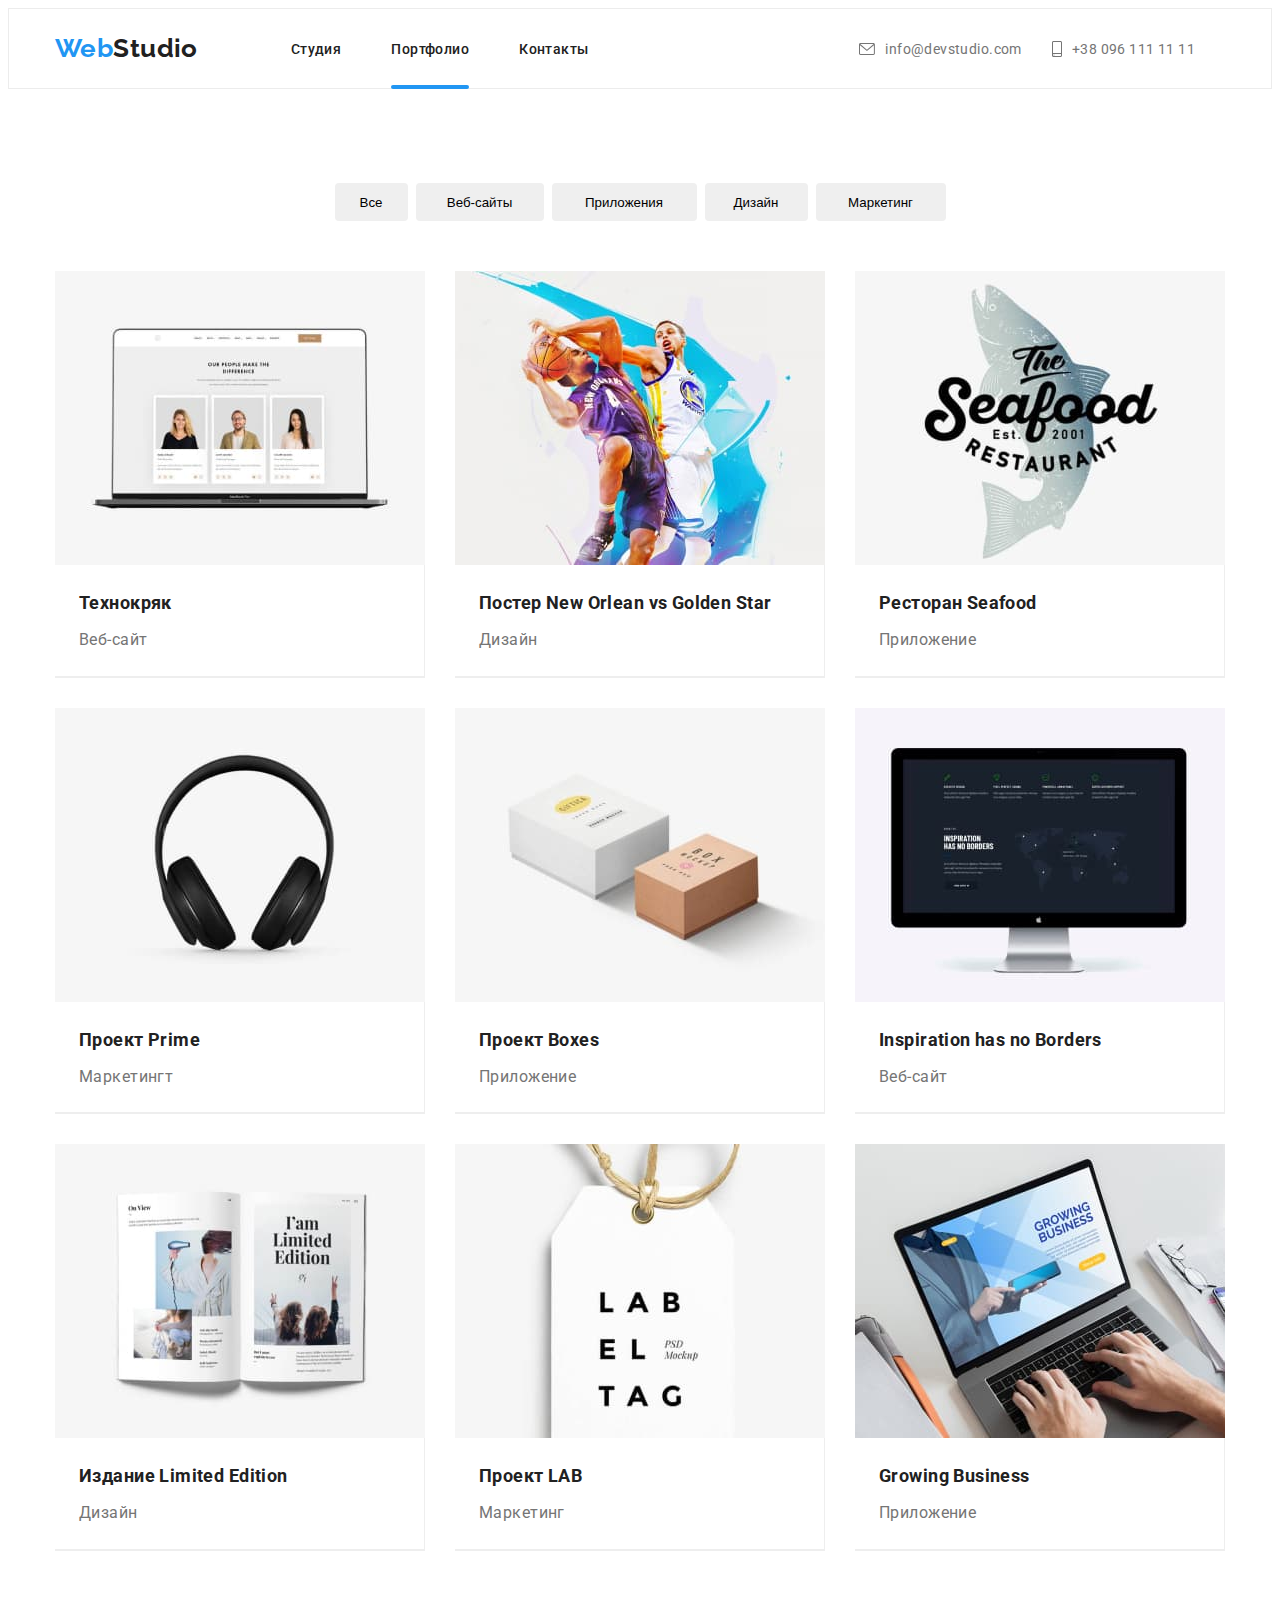
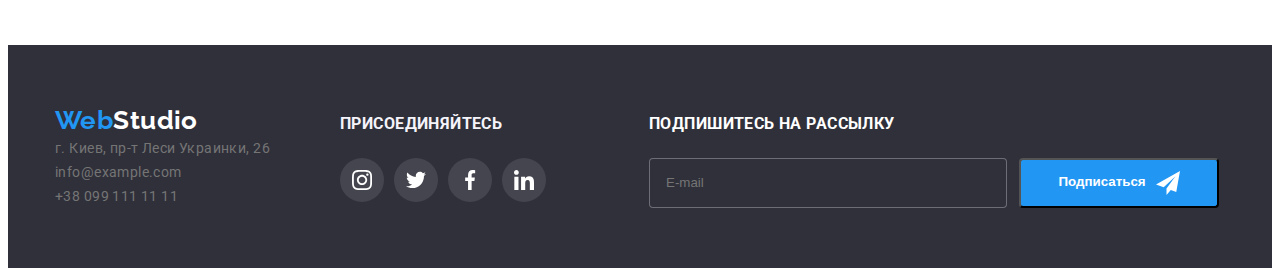
==== commit 85b0b34f: "corect" ====
--- a/portfolio.html
+++ b/portfolio.html
@@ -73,7 +73,7 @@
     </header>
 
 
-    <main class="button-poster">
+    <main class="button-poster"> 
         <section class="section section-help button">
             <div class="container">
                 <!--<h1>Portfolio</h1>-->
--- a/css/main.min.css
+++ b/css/main.min.css
@@ -1,2 +1,2 @@
-:root{--brand-color-title: #212121;--brand-color-text: #757575;--brand-color-substrate: #2f303a;--brand-color-basic: #2196f3;--brand-color-name: #ffffff;--brand-color-line: #ececec;--brand-color-back: #f5f4fa;--brand-color-backgraund: rgba(47, 48, 58, 0.4);--brand-color-nummer: rgba(245, 244, 250, 1);--brand-color-link: #afb1b8;--brand-color-recht: rgba(238, 238, 238, 1);--brand-color-schadow: #e5e5e5;--brand-color-imgbox: rgb(47, 48, 58, 0.8);--brand-color-backdrop-index: rgba(0, 0, 0, 0.2);--brand-color-basic-overlay: rgba(33, 150, 243, 0.9);--brand-color-label-form: rgba(33, 33, 33, 0.2);--brand-color-link-footer: rgba(255, 255, 255, 0.1)}body{font-family:Roboto;color:var(--brand-color-title);font-size:14px;line-height:1.72;background-color:var(--brand-color-name);letter-spacing:0.03em}*{box-sizing:border-box}p,h1,h2,h3,h4,h5,h6{margin:0}ul{margin:0;padding:0;list-style:none}button{cursor:pointer}.container{width:1200px;padding-left:15px;padding-right:15px;margin-left:auto;margin-right:auto}.section{padding-top:94px;padding-bottom:94px}.section-help{padding-bottom:0px}.button-label{display:block;margin:0 auto;width:200px;height:50px;border-radius:4px;margin-top:30px;border-color:var(--brand-color-basic);background-color:var(--brand-color-basic);color:var(--brand-color-name)}.label .customers-icon:hover,.label .customers-icon:focus{box-shadow:var(--brand-color-basic)}.button-modal{display:flex}.icon-modal-button{position:relative;display:flex;flex-direction:column;margin-bottom:10px}.social-list__link:hover,.social-list__link:focus{background-color:var(--brand-color-basic);transition-timing-function:cubic-bezier(0.4, 0, 0.2, 1);transition-duration:250ms}.social-list__link:hover .social-list__icon,.social-list__link:focus .social-list__icon{fill:var(--brand-color-back);transition-timing-function:cubic-bezier(0.4, 0, 0.2, 1);transition-duration:250ms}.social-list{display:flex;justify-content:center}.social-list__item{width:44px;height:44px;fill:var(--brand-color-back)}.social-list__item:not(last-child){margin-right:10px}.social-list__icon{fill:var(--brand-color-link)}.social-list__link{width:100%;height:100%;border-radius:50%;display:flex;align-items:center;justify-content:center}.social-list__link:hover,.social-list__link:focus{background-color:var(--brand-color-basic);transition-timing-function:cubic-bezier(0.4, 0, 0.2, 1);transition-duration:250ms}.social-list__link:hover .social-list__icon,.social-list__link:focus .social-list__icon{fill:var(--brand-color-back);transition-timing-function:cubic-bezier(0.4, 0, 0.2, 1);transition-duration:250ms}.footer-card__block{color:var(--brand-color-back);display:block}.footer-card__icon{fill:var(--brand-color-name)}.footer-card__join{margin-bottom:20px;padding-top:0px}.footer-card__block{margin-left:70px}.footer-card__list{display:flex;align-items:center;justify-content:center;margin-top:20px}.footer-card__icon:hover,.footer-card__icon:focus{fill:var(--brand-color-name);transition-timing-function:cubic-bezier(0.4, 0, 0.2, 1);transition-duration:250ms}.footer-card__link{background-color:var(--brand-color-link-footer);transition-timing-function:cubic-bezier(0.4, 0, 0.2, 1);transition-duration:250ms}.main-nav__webh{padding-top:24px;padding-bottom:25px;font-family:Raleway;font-size:26px;line-height:1.17;color:var(--brand-color-basic);font-weight:700;text-decoration:none}.main-nav__webf{font-family:Raleway;font-size:26px;line-height:1.17;color:var(--brand-color-basic);font-weight:700;text-decoration:none}.main-nav__webhed{color:var(--brand-color-title)}.main-nav__webfs{color:var(--brand-color-name)}.backdrop{transition:opacity 250ms cubic-bezier(0.4, 0, 0.2, 1);position:fixed;top:0;left:0;width:100%;height:100%;background-color:var(--brand-color-backdrop-index);opacity:1}.backdrop.is-hidden{width:100%;height:100%;background-color:var(--brand-color-title);opacity:1;visibility:hidden;pointer-events:none;transition-duration:cubic-bezier(0.4, 0, 0.2, 1)}.backdrop.is-hidden .modal{transform:translate(-50%, -50%) scale(0.5)}.backdrop.is-hidden{opacity:0;pointer-events:none}.modal{padding:40px;position:absolute;top:50%;left:50%;margin:0;background-color:var(--brand-color-name);opacity:1;border-radius:4px;transition:500ms cubic-bezier(0.4, 0, 0.2, 1);transform:translate(-50%, -50%) scale(1)}.data-modal-close{display:flex;align-items:center;justify-content:center;width:30px;height:30px;position:absolute;top:8px;right:8px;border-radius:50%;border:1px solid var(--brand-color-name)}.close{display:flex}.close-modal{width:30px;height:30px;top:9px;right:10px}.data-modal-close:hover .close-modal,.data-modal-close:focus .close-modal{fill:var(--brand-color-basic)}.modal-text{font-size:20px;line-height:1.7;font-style:normal;font-weight:bold;text-align:center}.textarea{resize:none}.label-form{display:flex;flex-direction:column}.label-form-formul{display:flex;align-items:center;justify-content:center;margin-bottom:10px;padding-top:20px}.customers-icon-modal{width:40px;position:absolute;top:50%;transform:translateY(-50%);pointer-events:none;transition:fill 250ms cubic-bezier(0.4, 0, 0.2, 1)}.label-checkbox{margin-left:7px}.conditions{color:var(--brand-color-basic);padding-right:10px}.label-form-position{border:1px solid var(--brand-color-label-form);border-radius:1px solid var(--brand-color-basic);border-radius:4px;padding-left:42px;width:448px;height:40px}.icon-modal-button:focus-within .customers-icon-modal{fill:var(--brand-color-basic)}.label-form-position:focus-within{border:1px solid var(--brand-color-basic);border-radius:4px;outline:none}.label-form-text{resize:none;color:var(--brand-color-text);padding-top:12px;padding-left:16px;padding-bottom:12px;padding-right:16px;margin-top:12px;border:1px solid rgba(33,33,33,0.2);box-sizing:border-box;border-radius:4px}.label-form-text:focus-within{border:1px solid var(--brand-color-basic);border-radius:4px;outline:none}.overlay{padding-top:63px;padding-left:24px;padding-right:24px;width:370px;height:294px;color:var(--brand-color-name);font-style:normal;font-weight:normal;font-size:18px;height:1.55;background-color:var(--brand-color-basic-overlay);transform:translatey(101%);transition:transform 250ms}.nav-how__overlay-a{color:var(--brand-color-name);margin:0;padding-top:27px;padding-bottom:27px;font-weight:700;font-size:14px;line-height:1.15;text-transform:uppercase}.header .main-nav__label:hover,.header .main-nav__label:focus,.header .main-nav__labela:hover,.header .main-nav__labela:focus{color:var(--brand-color-basic);transition:color 250ms,cubic-bezier(0.4, 0, 0.2, 1),background-color 250ms cubic-bezier(0.4, 0, 0.2, 1);transition-timing-function:cubic-bezier(0.4, 0, 0.2, 1);transition-duration:250ms}.man-navi__list .man-navi__icon:hover,.man-navi__list .man-navi__icon:focus{background-color:var(--brand-color-name);fill:var(--brand-color-basic);transition-timing-function:cubic-bezier(0.4, 0, 0.2, 1);transition-duration:250ms}.man-navi__list:hover .man-navi__icon,.man-navi__list:focus .man-navi__icon{fill:var(--brand-color-basic);transition-timing-function:cubic-bezier(0.4, 0, 0.2, 1);transition-duration:250ms}.man-navi__list:hover .main-nav__labela,.man-navi__list:focus .main-nav__labela{color:var(--brand-color-basic);transition-timing-function:cubic-bezier(0.4, 0, 0.2, 1);transition-duration:250ms}.man-navi__list:hover,.man-navi__list:focus{fill:var(--brand-color-basic);transition-timing-function:cubic-bezier(0.4, 0, 0.2, 1);transition-duration:250ms}.header{border:1px solid var(--brand-color-line)}.header-container{margin:0 auto;display:flex;align-items:center}.main-nav__label{color:var(--brand-color-title)}.main-nav__labela{color:var(--brand-color-text)}.main-nav{display:flex;align-items:center}.main-nav__link{display:flex;margin-left:93px}.main-nav__item{font-weight:500;line-height:1.17;color:var(--brand-color-title);margin-right:50px;padding-top:10px;padding-bottom:10px}.man-navi{display:flex;margin-left:auto;align-items:center}.man-navi__item{font-weight:500;line-height:1.17;color:var(--brand-color-text)}.man-navi__item:not(:last-child){margin-right:50px}.main-nav__navlink::after{content:"";opacity:1;position:absolute;display:block;bottom:-32.5px;width:100%;height:4px;border-radius:4px;background-color:var(--brand-color-basic)}.main-nav__navigation{position:relative}.man-navi__list{display:flex;align-items:center;margin-right:30px}.man-navi__linc{margin-right:10px}.man-navi__item{display:flex;align-self:center;fill:var(--brand-color-text)}.man-navi__icon{display:flex;align-self:center;fill:var(--brand-color-text)}.hero{max-width:1600px;height:600px;background-color:rgba(196,196,196,0.1);background-image:linear-gradient(to right, rgba(47,48,58,0.4), rgba(47,48,58,0.4)),url(../img/hero-foto.jpg);background-repeat:no-repeat;background-size:cover;background-position:center;padding-top:200px;padding-bottom:200px;text-align:center;margin-left:auto;margin-right:auto}.effective{font-size:44px;line-height:1.36;color:var(--brand-color-name);font-weight:900;margin-bottom:30px}.order{background-color:var(--brand-color-basic);font-size:16px;line-height:1.82;color:var(--brand-color-name);font-weight:700;cursor:pointer;border-radius:4px;width:200px;height:50px}.nav-icon{display:flex;justify-content:center}.nav-icon__item{background-color:var(--brand-color-back);width:270px;height:120px;display:flex;align-items:center;justify-content:center;margin-bottom:30px}.nav-icon__item:not(:last-child){margin-right:30px}.nav-icon__link{display:flex;align-items:center;justify-content:center}.nav-how{font-size:36px;line-height:1.17;font-weight:700;text-align:center;margin-bottom:50px}.nav-how__item:not(:last-child){padding-right:30px}.nav-how__icon{display:flex;justify-content:space-between}.nav-how__imgb{position:relative;bottom:75px;width:100%;background-color:var(--brand-color-imgbox);text-align:center}.ourteam{background:var(--brand-color-back)}.nav-ourteam__title{font-size:36px;line-height:1.17;color:var(--brand-color-title);text-align:center;font-weight:700;margin-bottom:50px}.nav-ourteam__icon{display:flex;justify-content:space-between;width:calc(100% - 30px)}.nav-ourteam__item:not(:last-child){margin-right:30px}.nav-ourteam__name{padding-top:30px;padding-bottom:30px;text-align:center}.nav-ourteam__img{font-size:16px;line-height:1.2;color:var(--brand-color-title);font-weight:500}.nav-ourteam__spec{font-size:16px;color:var(--brand-color-text);font-weight:400;margin-top:10px;margin-bottom:16px}.nav-block-icon{display:flex;justify-content:space-between;align-items:stretch;padding-top:0px}.nav-block-icon__item:not(:last-child){margin-right:30px}.nav-block-icon__title{width:270px;height:16px;font-weight:700;margin-bottom:10px}.nav-block-icon__text{width:270px;height:75px;font-weight:400;color:var(--brand-color-text)}.regular-customers{font-size:36px;line-height:1.17;color:var(--brand-color-title);text-align:center;font-weight:700;margin-bottom:50px}.customers-list{display:flex;justify-content:center}.customers-list__link{display:flex;align-items:center;justify-content:center;width:168px;height:90px}.customers-list__item{border:1px solid var(--brand-color-link);border-radius:4px}.customers-list__item:not(:last-child){margin-right:30px}.customers-list__icon{fill:var(--brand-color-link)}.customers-list__item:hover,.customers-list__item:focus{fill:var(--brand-color-basic);transition-timing-function:cubic-bezier(0.4, 0, 0.2, 1);transition-duration:250ms}.customers-list__item:hover .customers-list__icon,.customers-list__item:focus .customers-list__icon{fill:var(--brand-color-basic);transition-timing-function:cubic-bezier(0.4, 0, 0.2, 1);transition-duration:250ms}.customers-list .customers-list__item:hover,.customers-list .customers-list__item:focus{border:1px solid var(--brand-color-basic);transition-timing-function:cubic-bezier(0.4, 0, 0.2, 1);transition-duration:250ms}.button-poster{display:block;padding-bottom:94px}.button{font-size:16px;line-height:1.6;color:var(--brand-color-title);font-weight:500}.button-all{text-align:center}.alle-button{display:flex;flex-direction:row;justify-content:center;margin-bottom:50px}.button-alle{border:none;cursor:pointer;border-radius:4px}.button-all:not(:last-child){margin-right:8px}.button-a{height:38px;width:73px}.button-b{height:38px;width:128px}.button-c{height:38px;width:145px}.button-d{height:38px;width:103px}.button-e{height:38px;width:130px}.button .button-alle:hover,.button .button-alle:focus{background-color:var(--brand-color-basic);color:var(--brand-color-name);box-shadow:0 2px 2px 0 var(--brand-color-link);transition-timing-function:cubic-bezier(0.4, 0, 0.2, 1);transition-duration:250ms}.poster{display:flex;flex-wrap:wrap}.poster-container{padding-top:20px;padding-bottom:20px;padding-left:24px;border-right:1px solid var(--brand-color-recht);border-bottom:1px solid var(--brand-color-recht)}.poster-blank{display:flex;border-bottom:1px solid var(--brand-color-recht)}.poster-blank:not(:nth-child(3n)){margin-right:30px}.poster-blank:not(:nth-last-child(-n+3)){margin-bottom:30px}.poster-foto{text-decoration:none}.poster-name{font-size:18px;line-height:2;color:var(--brand-color-title);font-weight:700;margin-bottom:4px}.poster-text{font-size:16px;line-height:1.9;color:var(--brand-color-text);font-weight:400}.box-poster{position:absolute;overflow:hidden;width:370px;height:294px}.poster-blank:hover .overlay,.poster-blank:focus .overlay{transform:translatex(0);transition-timing-function:cubic-bezier(0.4, 0, 0.2, 1);transition-duration:250ms}.poster .poster-blank:hover,.poster .poster-blank:focus{box-shadow:0px 1px 1px rgba(0,0,0,0.12),0px 4px 4px rgba(0,0,0,0.06),1px 4px 6px rgba(0,0,0,0.16);transition-timing-function:cubic-bezier(0.4, 0, 0.2, 1);transition-duration:250ms}.footer{background-color:var(--brand-color-substrate);font-weight:400;padding-top:60px;padding-bottom:60px;display:flex}.footer__alle{display:flex;align-items:baseline}.button-label-footer{background-color:var(--brand-color-basic)}.footer-blank{margin-left:93px}.footer-blank-name{color:var(--brand-color-name);text-transform:uppercase;margin-bottom:20px}.label-footer-text{border:1px solid rgba(255,255,255,0.3);padding-left:16px;color:var(--brand-color-name);background:var(--brand-color-substrate);border-radius:4px;width:358px;height:50px;margin-right:12px}.label-footer-text:focus-within{border:1px solid var(--brand-color-basic);border-radius:4px;outline:none}.subscribe .label-footer-text:hover,.subscribe .label-footer-text:focus{border-radius:var(--brand-color-basic)}.customers-icon-footer{fill:var(--brand-color-name);margin-left:10px}.button-label-footer{position:absolute;color:var(--brand-color-name);width:200px;height:50px;border-radius:4px;font-weight:bold;font-style:16px;line-height:1.87;cursor:pointer;display:inline-flex;justify-content:center;align-items:center;text-align:center;background-color:var(--brand-color-basic)}.adress-list_link{font-style:normal;font-weight:400;color:var(--brand-color-text);text-decoration:none}.adress-list .adress-list_link:hover,.adress-list .adress-list_link:focus{color:var(--brand-color-name);transition-timing-function:cubic-bezier(0.4, 0, 0.2, 1);transition-duration:250ms}
+:root{--brand-color-title: #212121;--brand-color-text: #757575;--brand-color-substrate: #2f303a;--brand-color-basic: #2196f3;--brand-color-name: #ffffff;--brand-color-line: #ececec;--brand-color-back: #f5f4fa;--brand-color-backgraund: rgba(47, 48, 58, 0.4);--brand-color-nummer: rgba(245, 244, 250, 1);--brand-color-link: #afb1b8;--brand-color-recht: rgba(238, 238, 238, 1);--brand-color-schadow: #e5e5e5;--brand-color-imgbox: rgb(47, 48, 58, 0.8);--brand-color-backdrop-index: rgba(0, 0, 0, 0.2);--brand-color-basic-overlay: rgba(33, 150, 243, 0.9);--brand-color-label-form: rgba(33, 33, 33, 0.2);--brand-color-link-footer: rgba(255, 255, 255, 0.1)}body{font-family:Roboto;color:var(--brand-color-title);font-size:14px;line-height:1.72;background-color:var(--brand-color-name);letter-spacing:0.03em}*{box-sizing:border-box}p,h1,h2,h3,h4,h5,h6{margin:0}ul{margin:0;padding:0;list-style:none}button{cursor:pointer}img{display:block;max-width:100%;height:auto}.container{width:1200px;padding-left:15px;padding-right:15px;margin-left:auto;margin-right:auto}.section{padding-top:94px;padding-bottom:94px}.section-help{padding-bottom:0px}.button-label{display:block;margin:0 auto;width:200px;height:50px;border-radius:4px;margin-top:30px;border-color:var(--brand-color-basic);background-color:var(--brand-color-basic);color:var(--brand-color-name)}.label .customers-icon:hover,.label .customers-icon:focus{box-shadow:var(--brand-color-basic)}.button-modal{display:flex}.icon-modal-button{position:relative;display:flex;flex-direction:column;margin-bottom:10px}.social-list__link:hover,.social-list__link:focus{background-color:var(--brand-color-basic);transition-timing-function:cubic-bezier(0.4, 0, 0.2, 1);transition-duration:250ms}.social-list__link:hover .social-list__icon,.social-list__link:focus .social-list__icon{fill:var(--brand-color-back);transition-timing-function:cubic-bezier(0.4, 0, 0.2, 1);transition-duration:250ms}.social-list{display:flex;justify-content:center}.social-list__item{width:44px;height:44px;fill:var(--brand-color-back)}.social-list__item:not(last-child){margin-right:10px}.social-list__icon{fill:var(--brand-color-link)}.social-list__link{width:100%;height:100%;border-radius:50%;display:flex;align-items:center;justify-content:center}.social-list__link:hover,.social-list__link:focus{background-color:var(--brand-color-basic);transition-timing-function:cubic-bezier(0.4, 0, 0.2, 1);transition-duration:250ms}.social-list__link:hover .social-list__icon,.social-list__link:focus .social-list__icon{fill:var(--brand-color-back);transition-timing-function:cubic-bezier(0.4, 0, 0.2, 1);transition-duration:250ms}.footer-card__block{color:var(--brand-color-back);display:block}.footer-card__icon{fill:var(--brand-color-name)}.footer-card__join{margin-bottom:20px;padding-top:0px}.footer-card__block{margin-left:70px}.footer-card__list{display:flex;align-items:center;justify-content:center;margin-top:20px}.footer-card__icon:hover,.footer-card__icon:focus{fill:var(--brand-color-name);transition-timing-function:cubic-bezier(0.4, 0, 0.2, 1);transition-duration:250ms}.footer-card__link{background-color:var(--brand-color-link-footer);transition-timing-function:cubic-bezier(0.4, 0, 0.2, 1);transition-duration:250ms}.main-nav__webh{padding-top:24px;padding-bottom:25px;font-family:Raleway;font-size:26px;line-height:1.17;color:var(--brand-color-basic);font-weight:700;text-decoration:none}.main-nav__webf{font-family:Raleway;font-size:26px;line-height:1.17;color:var(--brand-color-basic);font-weight:700;text-decoration:none}.main-nav__webhed{color:var(--brand-color-title)}.main-nav__webfs{color:var(--brand-color-name)}.backdrop{transition:opacity 250ms cubic-bezier(0.4, 0, 0.2, 1);position:fixed;top:0;left:0;width:100%;height:100%;background-color:var(--brand-color-backdrop-index);opacity:1}.backdrop.is-hidden{width:100%;height:100%;background-color:var(--brand-color-title);opacity:1;visibility:hidden;pointer-events:none;transition-duration:cubic-bezier(0.4, 0, 0.2, 1)}.backdrop.is-hidden .modal{transform:translate(-50%, -50%) scale(0.5)}.backdrop.is-hidden{opacity:0;pointer-events:none}.modal{padding:40px;position:absolute;top:50%;left:50%;margin:0;background-color:var(--brand-color-name);opacity:1;border-radius:4px;transition:500ms cubic-bezier(0.4, 0, 0.2, 1);transform:translate(-50%, -50%) scale(1)}.data-modal-close{display:flex;align-items:center;justify-content:center;width:30px;height:30px;position:absolute;top:8px;right:8px;border-radius:50%;border:1px solid var(--brand-color-name)}.close{display:flex}.close-modal{width:30px;height:30px;top:9px;right:10px}.data-modal-close:hover .close-modal,.data-modal-close:focus .close-modal{fill:var(--brand-color-basic)}.modal-text{font-size:20px;line-height:1.7;font-style:normal;font-weight:bold;text-align:center}.textarea{resize:none}.label-form{display:flex;flex-direction:column}.label-form-formul{display:flex;align-items:center;justify-content:center;margin-bottom:10px;padding-top:20px}.customers-icon-modal{width:40px;position:absolute;top:50%;transform:translateY(-50%);pointer-events:none;transition:fill 250ms cubic-bezier(0.4, 0, 0.2, 1)}.label-checkbox{margin-left:7px}.conditions{color:var(--brand-color-basic);padding-right:10px}.label-form-position{border:1px solid var(--brand-color-label-form);border-radius:1px solid var(--brand-color-basic);border-radius:4px;padding-left:42px;width:448px;height:40px}.icon-modal-button:focus-within .customers-icon-modal{fill:var(--brand-color-basic)}.label-form-position:focus-within{border:1px solid var(--brand-color-basic);border-radius:4px;outline:none}.label-form-text{resize:none;color:var(--brand-color-text);padding-top:12px;padding-left:16px;padding-bottom:12px;padding-right:16px;margin-top:12px;border:1px solid rgba(33,33,33,0.2);box-sizing:border-box;border-radius:4px}.label-form-text:focus-within{border:1px solid var(--brand-color-basic);border-radius:4px;outline:none}.overlay{padding-top:63px;padding-left:24px;padding-right:24px;width:370px;height:294px;color:var(--brand-color-name);font-style:normal;font-weight:normal;font-size:18px;height:1.55;background-color:var(--brand-color-basic-overlay);transform:translatey(101%);transition:transform 250ms}.nav-how__overlay-a{color:var(--brand-color-name);margin:0;padding-top:27px;padding-bottom:27px;font-weight:700;font-size:14px;line-height:1.15;text-transform:uppercase}.header .main-nav__label:hover,.header .main-nav__label:focus,.header .main-nav__labela:hover,.header .main-nav__labela:focus{color:var(--brand-color-basic);transition:color 250ms,cubic-bezier(0.4, 0, 0.2, 1),background-color 250ms cubic-bezier(0.4, 0, 0.2, 1);transition-timing-function:cubic-bezier(0.4, 0, 0.2, 1);transition-duration:250ms}.man-navi__list .man-navi__icon:hover,.man-navi__list .man-navi__icon:focus{background-color:var(--brand-color-name);fill:var(--brand-color-basic);transition-timing-function:cubic-bezier(0.4, 0, 0.2, 1);transition-duration:250ms}.man-navi__list:hover .man-navi__icon,.man-navi__list:focus .man-navi__icon{fill:var(--brand-color-basic);transition-timing-function:cubic-bezier(0.4, 0, 0.2, 1);transition-duration:250ms}.man-navi__list:hover .main-nav__labela,.man-navi__list:focus .main-nav__labela{color:var(--brand-color-basic);transition-timing-function:cubic-bezier(0.4, 0, 0.2, 1);transition-duration:250ms}.man-navi__list:hover,.man-navi__list:focus{fill:var(--brand-color-basic);transition-timing-function:cubic-bezier(0.4, 0, 0.2, 1);transition-duration:250ms}.header{border:1px solid var(--brand-color-line)}.header-container{margin:0 auto;display:flex;align-items:center}.main-nav__label{color:var(--brand-color-title)}.main-nav__labela{color:var(--brand-color-text)}.main-nav{display:flex;align-items:center}.main-nav__link{display:flex;margin-left:93px}.main-nav__item{font-weight:500;line-height:1.17;color:var(--brand-color-title);margin-right:50px;padding-top:10px;padding-bottom:10px}.man-navi{display:flex;margin-left:auto;align-items:center}.man-navi__item{font-weight:500;line-height:1.17;color:var(--brand-color-text)}.man-navi__item:not(:last-child){margin-right:50px}.main-nav__navlink::after{content:"";opacity:1;position:absolute;display:block;bottom:-32.5px;width:100%;height:4px;border-radius:4px;background-color:var(--brand-color-basic)}.main-nav__navigation{position:relative}.man-navi__list{display:flex;align-items:center;margin-right:30px}.man-navi__linc{margin-right:10px}.man-navi__item{display:flex;align-self:center;fill:var(--brand-color-text)}.man-navi__icon{display:flex;align-self:center;fill:var(--brand-color-text)}.hero{max-width:1600px;height:600px;background-color:rgba(196,196,196,0.1);background-image:linear-gradient(to right, rgba(47,48,58,0.4), rgba(47,48,58,0.4)),url(../img/hero-foto.jpg);background-repeat:no-repeat;background-size:cover;background-position:center;padding-top:200px;padding-bottom:200px;text-align:center;margin-left:auto;margin-right:auto}.effective{font-size:44px;line-height:1.36;color:var(--brand-color-name);font-weight:900;margin-bottom:30px}.order{background-color:var(--brand-color-basic);font-size:16px;line-height:1.82;color:var(--brand-color-name);font-weight:700;cursor:pointer;border-radius:4px;width:200px;height:50px}.nav-icon{display:flex;justify-content:center}.nav-icon__item{background-color:var(--brand-color-back);width:270px;height:120px;display:flex;align-items:center;justify-content:center;margin-bottom:30px}.nav-icon__item:not(:last-child){margin-right:30px}.nav-icon__link{display:flex;align-items:center;justify-content:center}.nav-how{font-size:36px;line-height:1.17;font-weight:700;text-align:center;margin-bottom:50px}.nav-how__item:not(:last-child){padding-right:30px}.nav-how__icon{display:flex;justify-content:space-between}.nav-how__imgb{position:relative;bottom:75px;width:100%;background-color:var(--brand-color-imgbox);text-align:center}.ourteam{background:var(--brand-color-back)}.nav-ourteam__title{font-size:36px;line-height:1.17;color:var(--brand-color-title);text-align:center;font-weight:700;margin-bottom:50px}.nav-ourteam__icon{display:flex;justify-content:space-between;width:calc(100% - 30px)}.nav-ourteam__name{padding-top:30px;padding-bottom:30px;text-align:center}.nav-ourteam__img{font-size:16px;line-height:1.2;color:var(--brand-color-title);font-weight:500}.nav-ourteam__spec{font-size:16px;color:var(--brand-color-text);font-weight:400;margin-top:10px;margin-bottom:16px}.nav-block-icon{display:flex;justify-content:space-between;align-items:stretch;padding-top:0px}.nav-block-icon__item:not(:last-child){margin-right:30px}.nav-block-icon__title{width:270px;height:16px;font-weight:700;margin-bottom:10px}.nav-block-icon__text{width:270px;height:75px;font-weight:400;color:var(--brand-color-text)}.regular-customers{font-size:36px;line-height:1.17;color:var(--brand-color-title);text-align:center;font-weight:700;margin-bottom:50px}.customers-list{display:flex;justify-content:center}.customers-list__link{display:flex;align-items:center;justify-content:center;width:168px;height:90px}.customers-list__item{border:1px solid var(--brand-color-link);border-radius:4px}.customers-list__item:not(:last-child){margin-right:30px}.customers-list__icon{fill:var(--brand-color-link)}.customers-list__item:hover,.customers-list__item:focus{fill:var(--brand-color-basic);transition-timing-function:cubic-bezier(0.4, 0, 0.2, 1);transition-duration:250ms}.customers-list__item:hover .customers-list__icon,.customers-list__item:focus .customers-list__icon{fill:var(--brand-color-basic);transition-timing-function:cubic-bezier(0.4, 0, 0.2, 1);transition-duration:250ms}.customers-list .customers-list__item:hover,.customers-list .customers-list__item:focus{border:1px solid var(--brand-color-basic);transition-timing-function:cubic-bezier(0.4, 0, 0.2, 1);transition-duration:250ms}.button-poster{display:block;padding-bottom:94px}.button{font-size:16px;line-height:1.6;color:var(--brand-color-title);font-weight:500}.alle-button{display:flex;flex-direction:row;justify-content:center;margin-bottom:50px}.button-alle{border:none;cursor:pointer;border-radius:4px}.button-all{text-align:center}.button-all:not(:last-child){margin-right:8px}.button-a{height:38px;width:73px}.button-b{height:38px;width:128px}.button-c{height:38px;width:145px}.button-d{height:38px;width:103px}.button-e{height:38px;width:130px}.button .button-alle:hover,.button .button-alle:focus{background-color:var(--brand-color-basic);color:var(--brand-color-name);box-shadow:0 2px 2px 0 var(--brand-color-link);transition-timing-function:cubic-bezier(0.4, 0, 0.2, 1);transition-duration:250ms}.poster{display:flex;flex-wrap:wrap}.poster-container{padding-top:20px;padding-bottom:20px;padding-left:24px;border-right:1px solid var(--brand-color-recht);border-bottom:1px solid var(--brand-color-recht)}.poster-blank{display:flex;border-bottom:1px solid var(--brand-color-recht)}.poster-blank:not(:nth-child(3n)){margin-right:30px}.poster-blank:not(:nth-last-child(-n+3)){margin-bottom:30px}.poster-foto{text-decoration:none}.poster-name{font-size:18px;line-height:2;color:var(--brand-color-title);font-weight:700;margin-bottom:4px}.poster-text{font-size:16px;line-height:1.9;color:var(--brand-color-text);font-weight:400}.box-poster{position:absolute;overflow:hidden;width:370px;height:294px}.poster-blank:hover .overlay,.poster-blank:focus .overlay{transform:translatex(0);transition-timing-function:cubic-bezier(0.4, 0, 0.2, 1);transition-duration:250ms}.poster .poster-blank:hover,.poster .poster-blank:focus{box-shadow:0px 1px 1px rgba(0,0,0,0.12),0px 4px 4px rgba(0,0,0,0.06),1px 4px 6px rgba(0,0,0,0.16);transition-timing-function:cubic-bezier(0.4, 0, 0.2, 1);transition-duration:250ms}.footer{background-color:var(--brand-color-substrate);font-weight:400;padding-top:60px;padding-bottom:60px;display:flex}.footer__alle{display:flex;align-items:baseline}.button-label-footer{background-color:var(--brand-color-basic)}.footer-blank{margin-left:93px}.footer-blank-name{color:var(--brand-color-name);text-transform:uppercase;margin-bottom:20px}.label-footer-text{border:1px solid rgba(255,255,255,0.3);padding-left:16px;color:var(--brand-color-name);background:var(--brand-color-substrate);border-radius:4px;width:358px;height:50px;margin-right:12px}.label-footer-text:focus-within{border:1px solid var(--brand-color-basic);border-radius:4px;outline:none}.subscribe .label-footer-text:hover,.subscribe .label-footer-text:focus{border-radius:var(--brand-color-basic)}.customers-icon-footer{fill:var(--brand-color-name);margin-left:10px}.button-label-footer{position:absolute;color:var(--brand-color-name);width:200px;height:50px;border-radius:4px;font-weight:bold;font-style:16px;line-height:1.87;cursor:pointer;display:inline-flex;justify-content:center;align-items:center;text-align:center;background-color:var(--brand-color-basic)}.adress-list_link{font-style:normal;font-weight:400;color:var(--brand-color-text);text-decoration:none}.adress-list .adress-list_link:hover,.adress-list .adress-list_link:focus{color:var(--brand-color-name);transition-timing-function:cubic-bezier(0.4, 0, 0.2, 1);transition-duration:250ms}
 /*# sourceMappingURL=main.min.css.map */